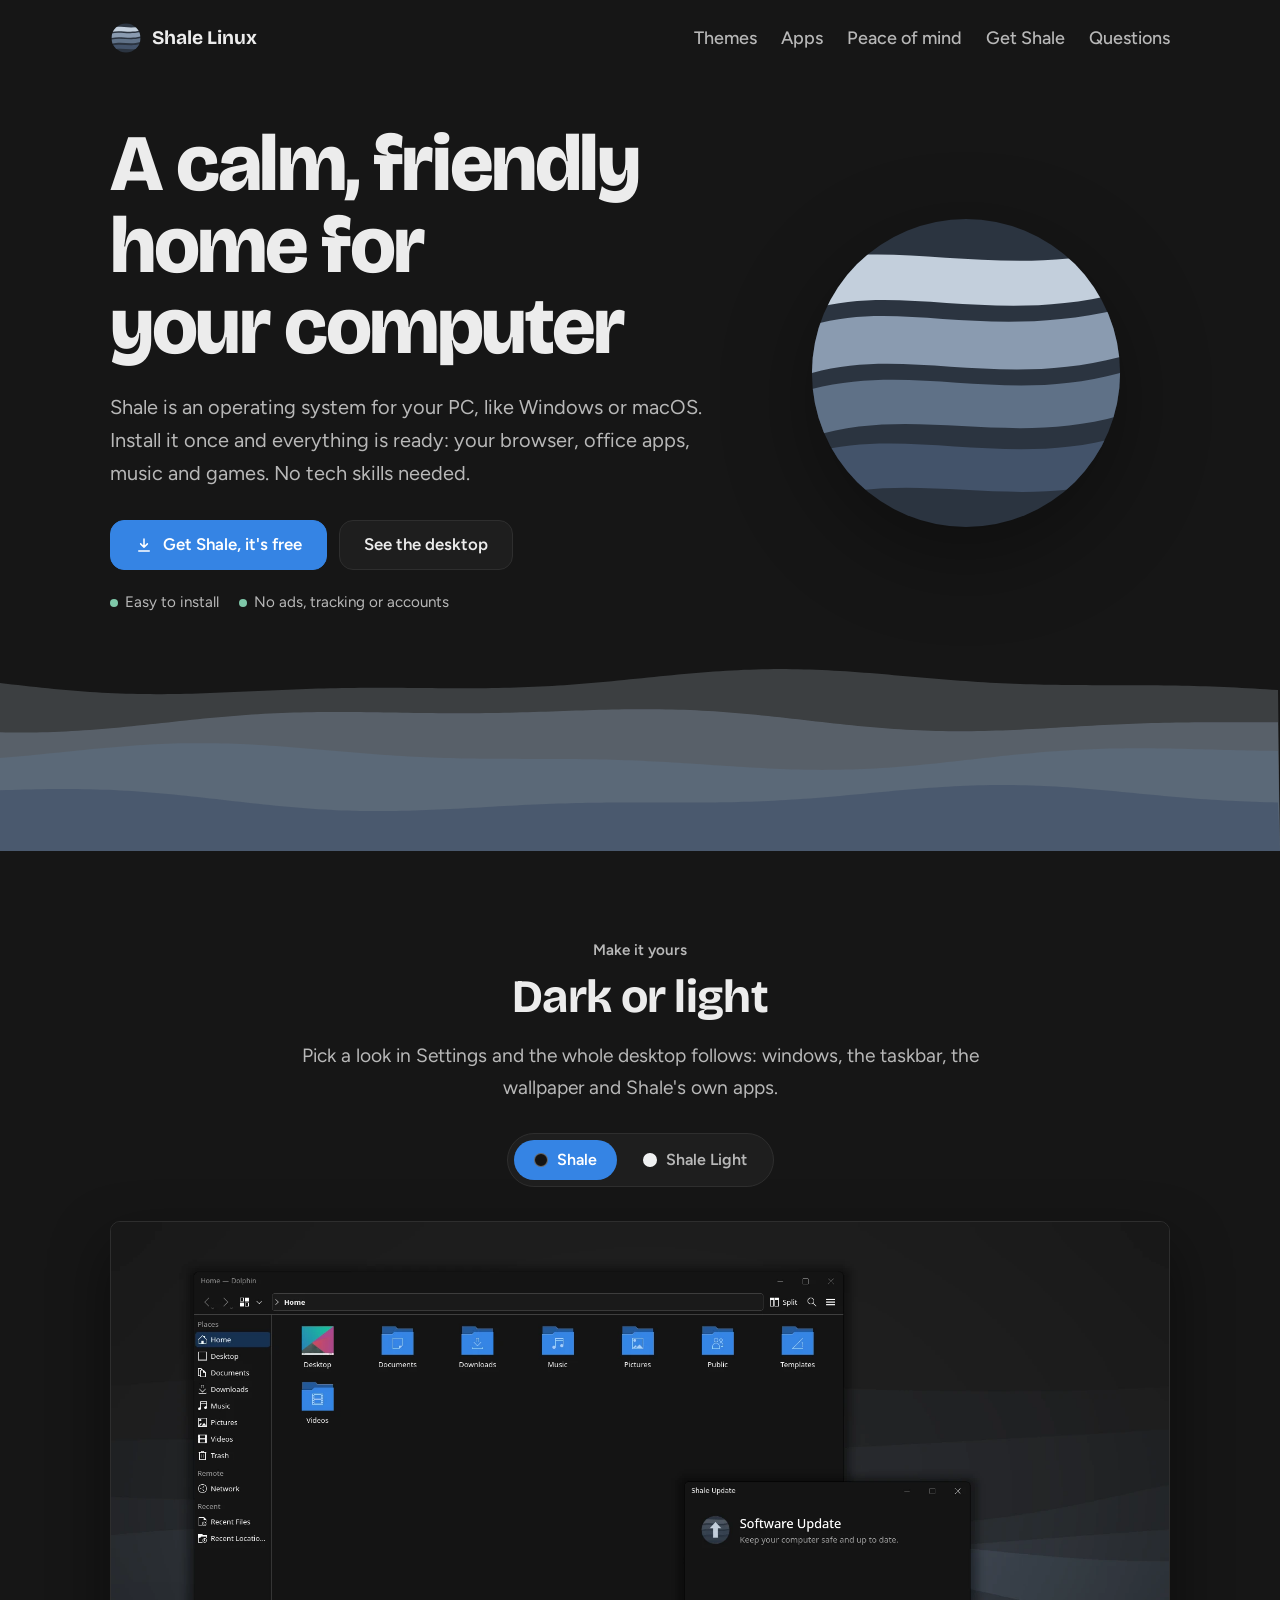
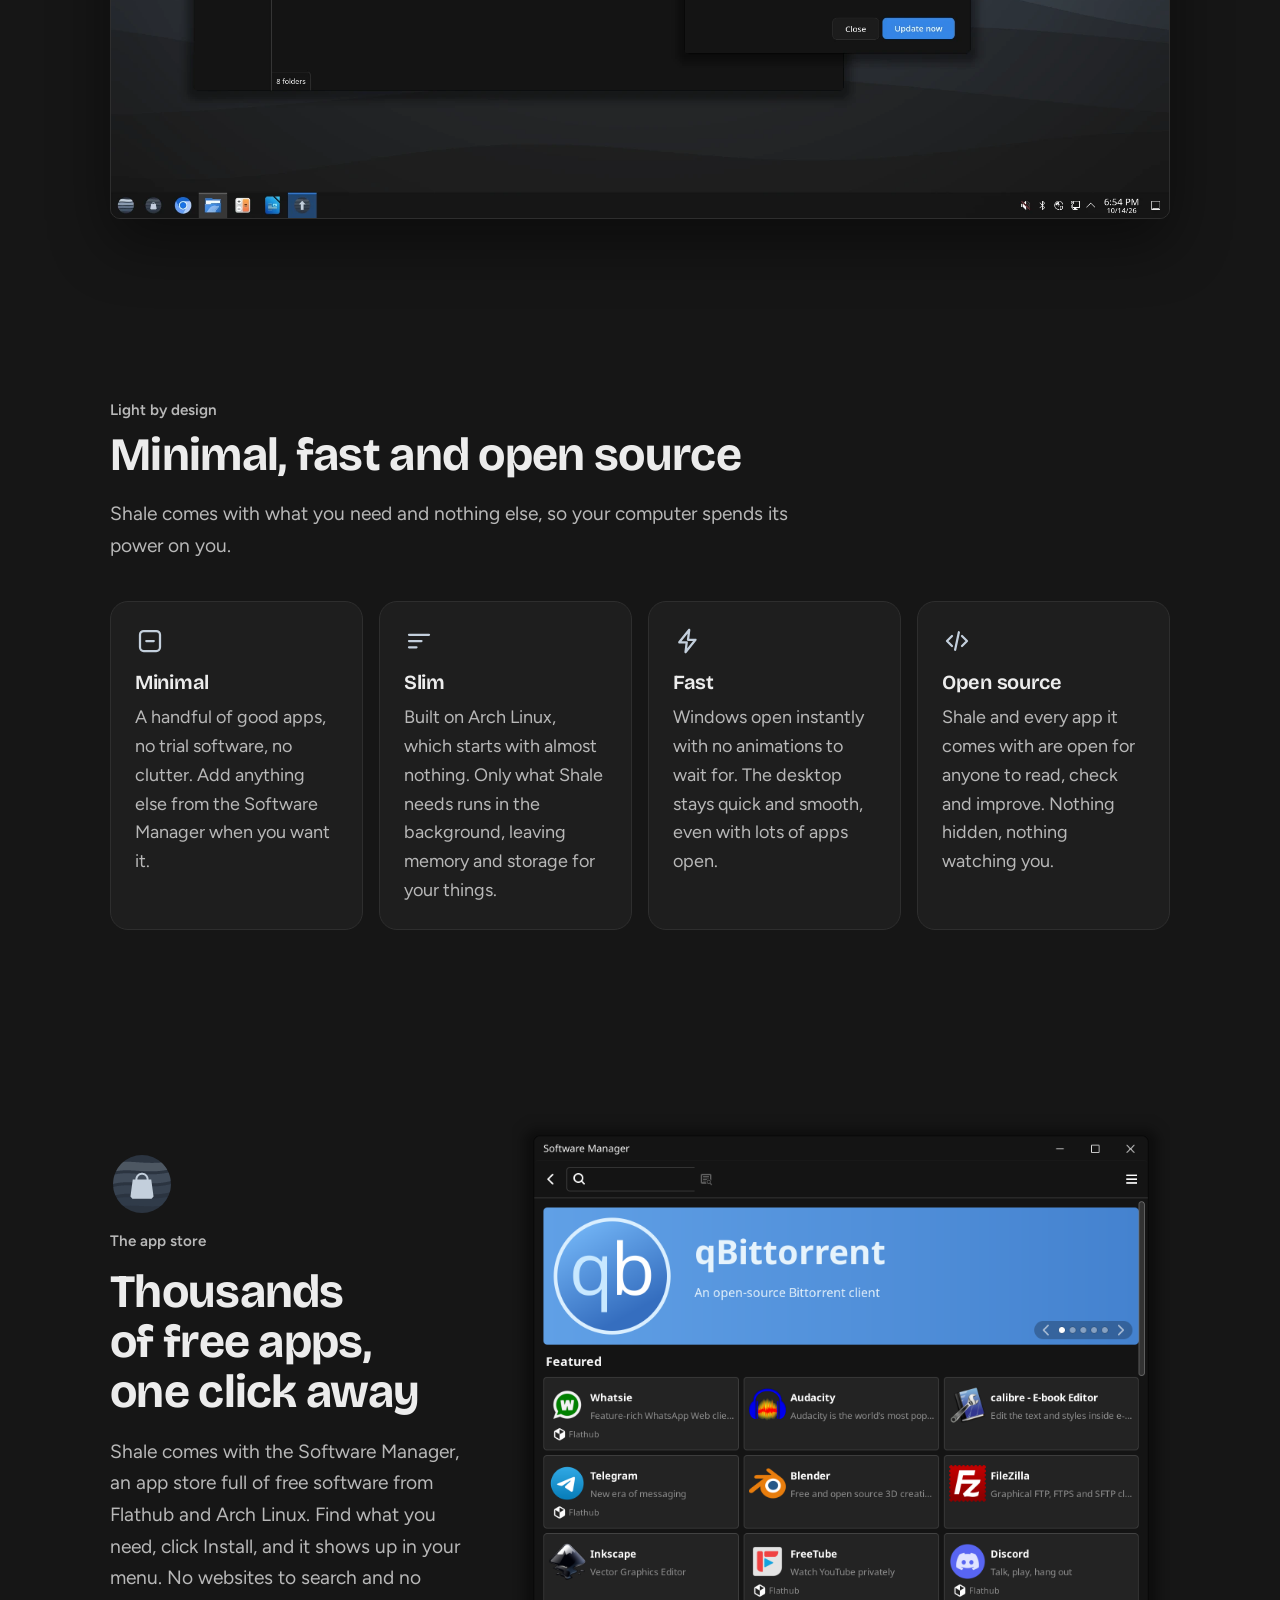
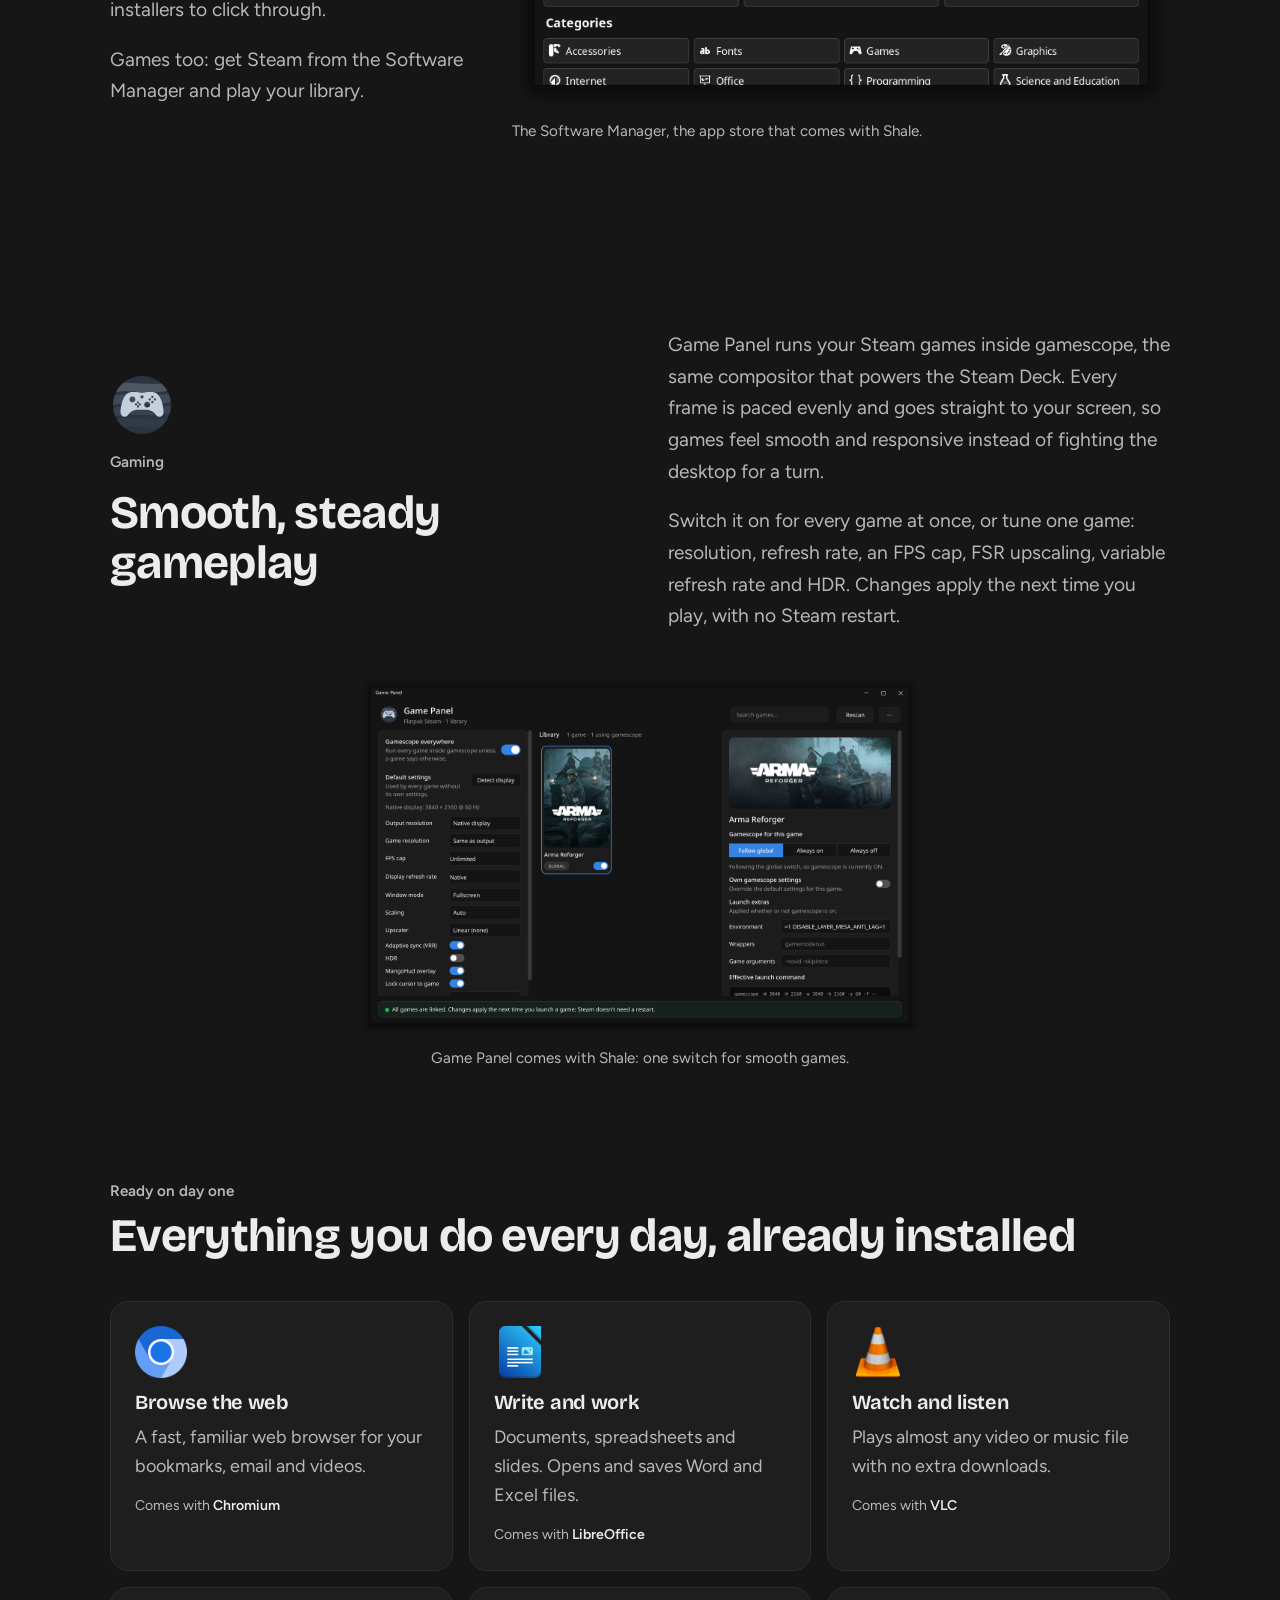
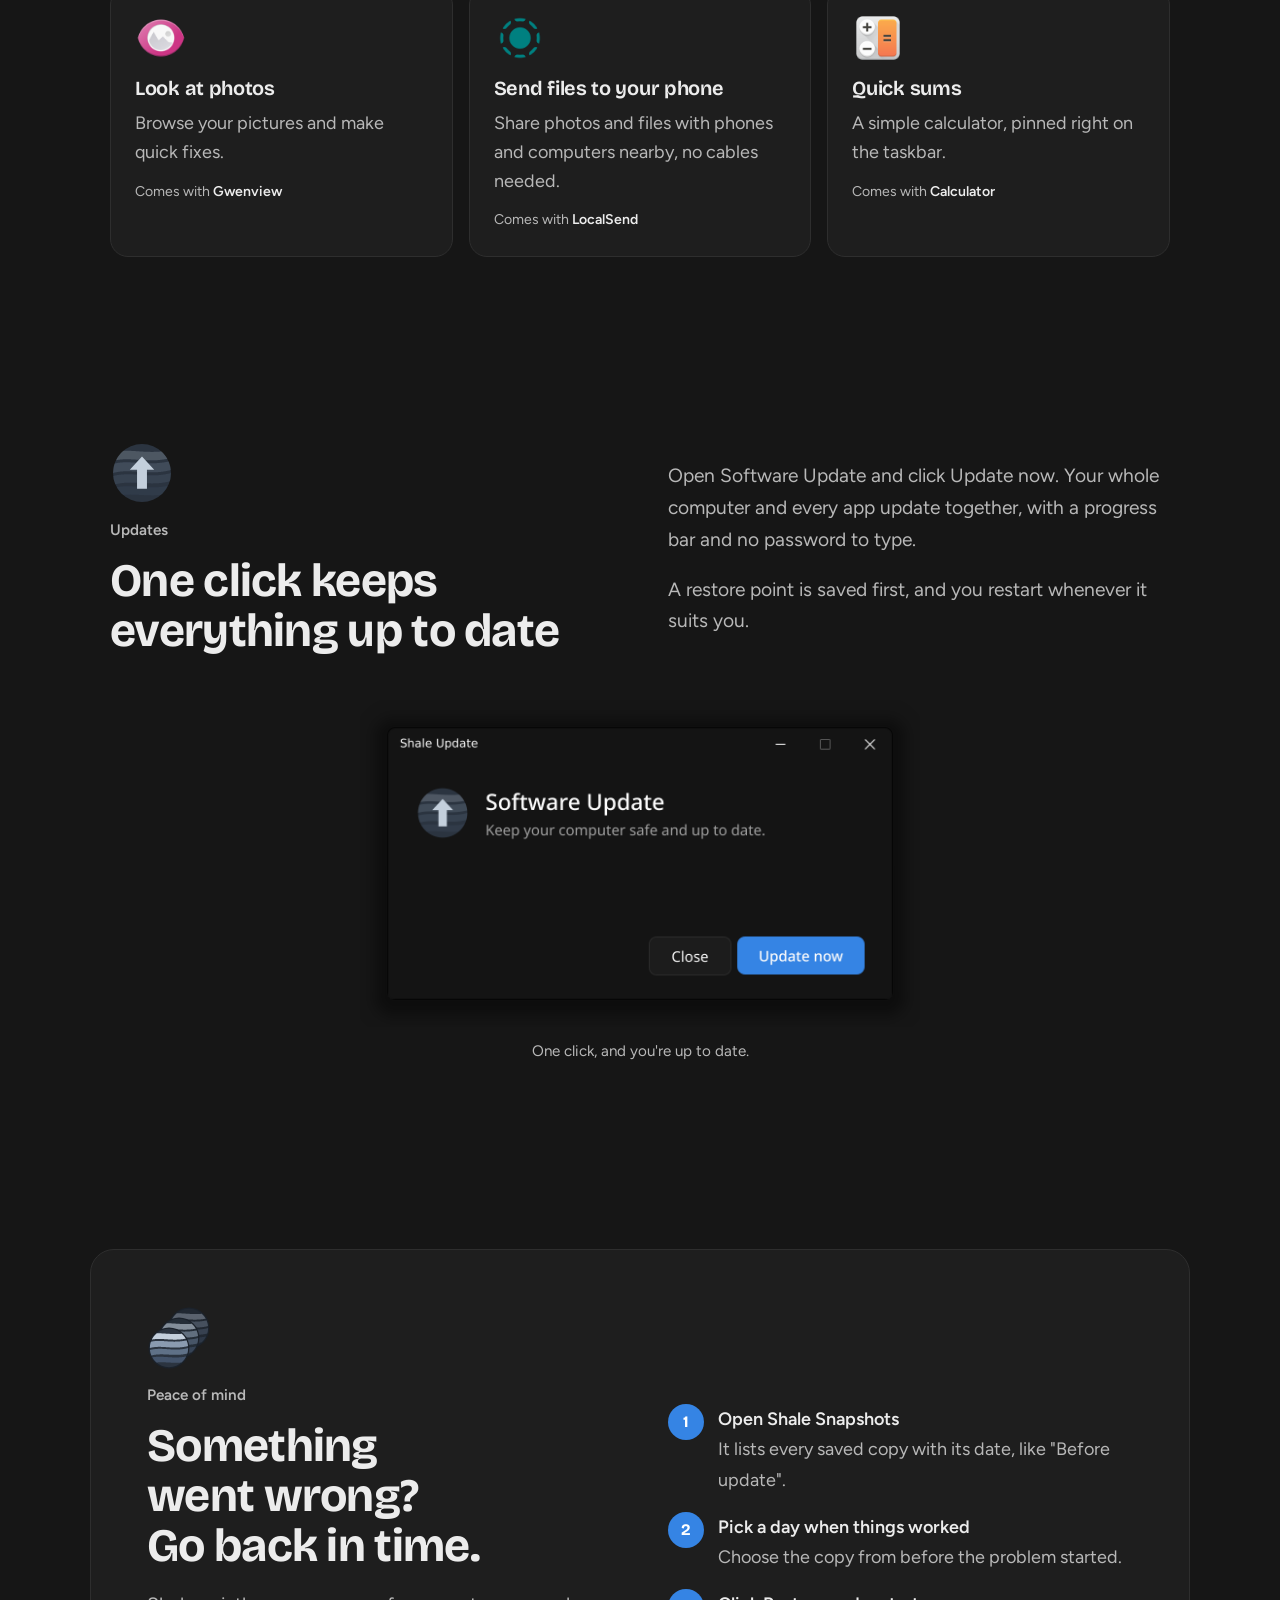
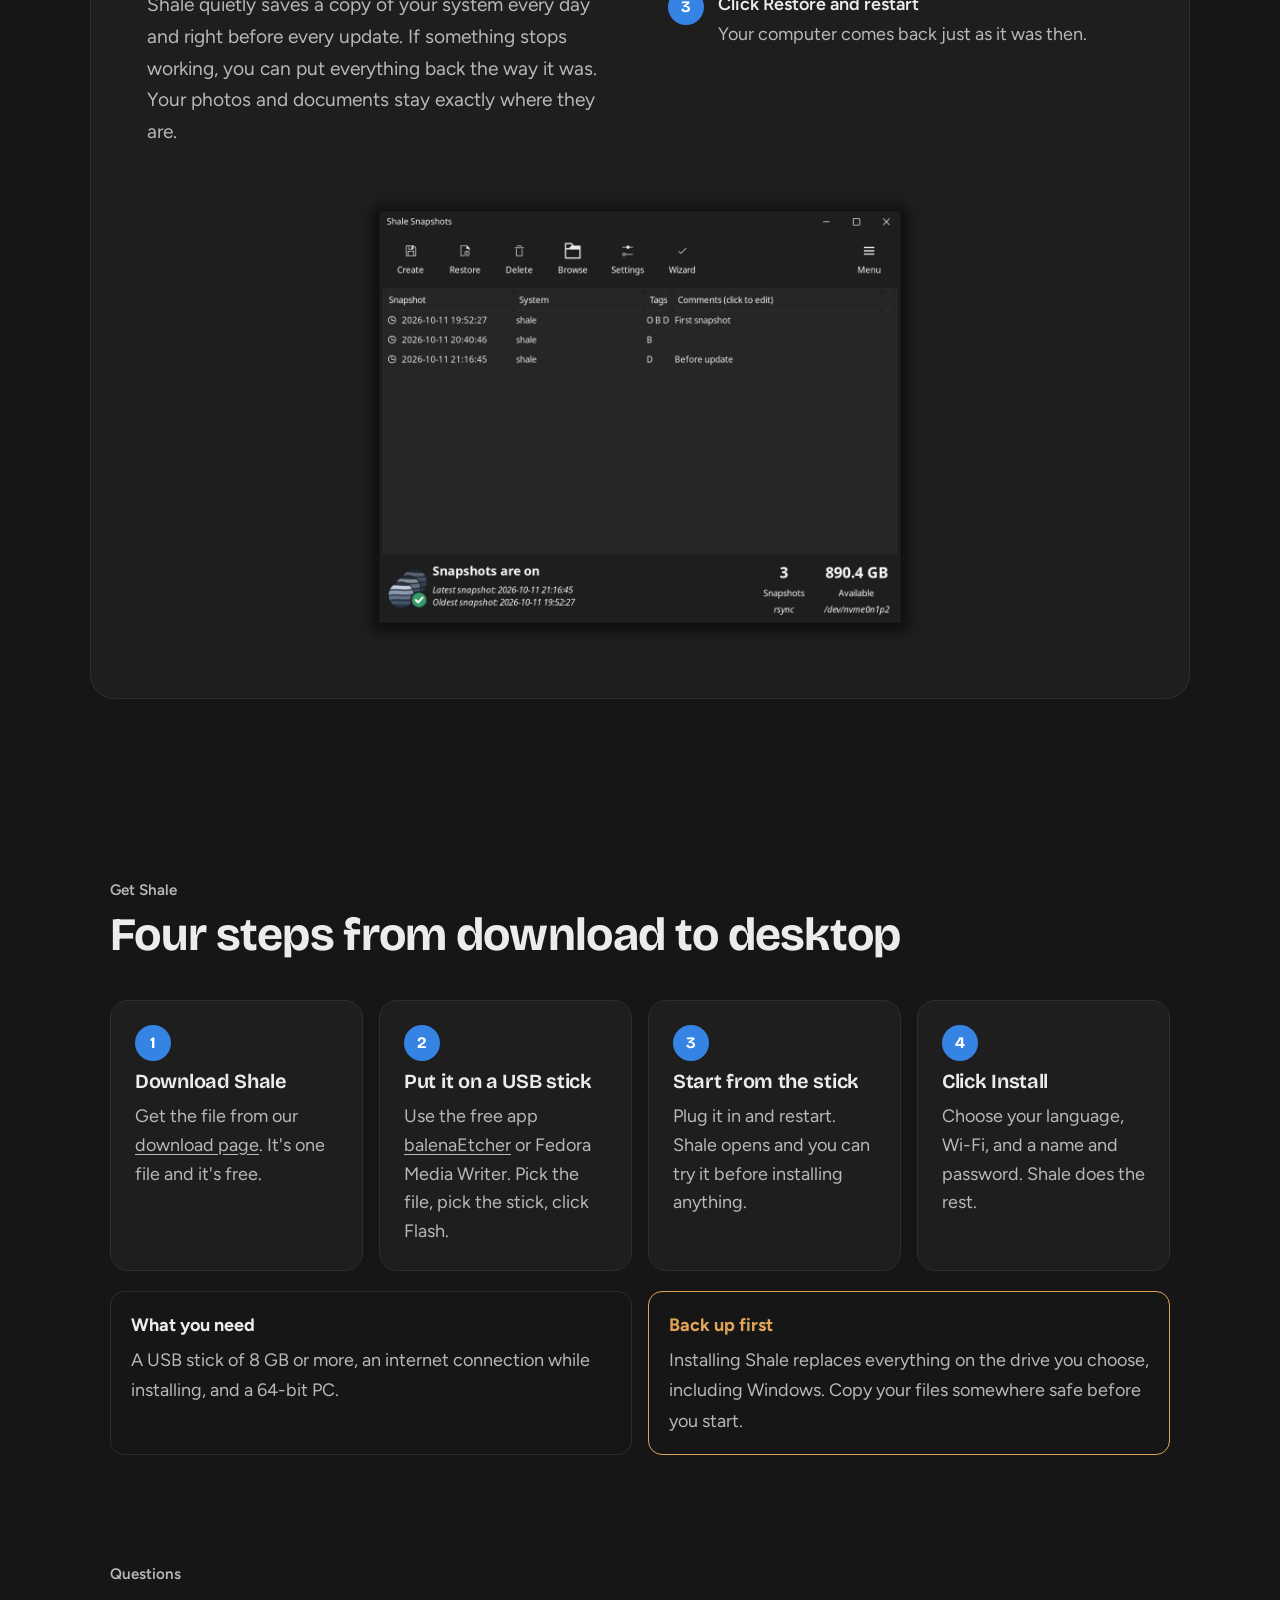
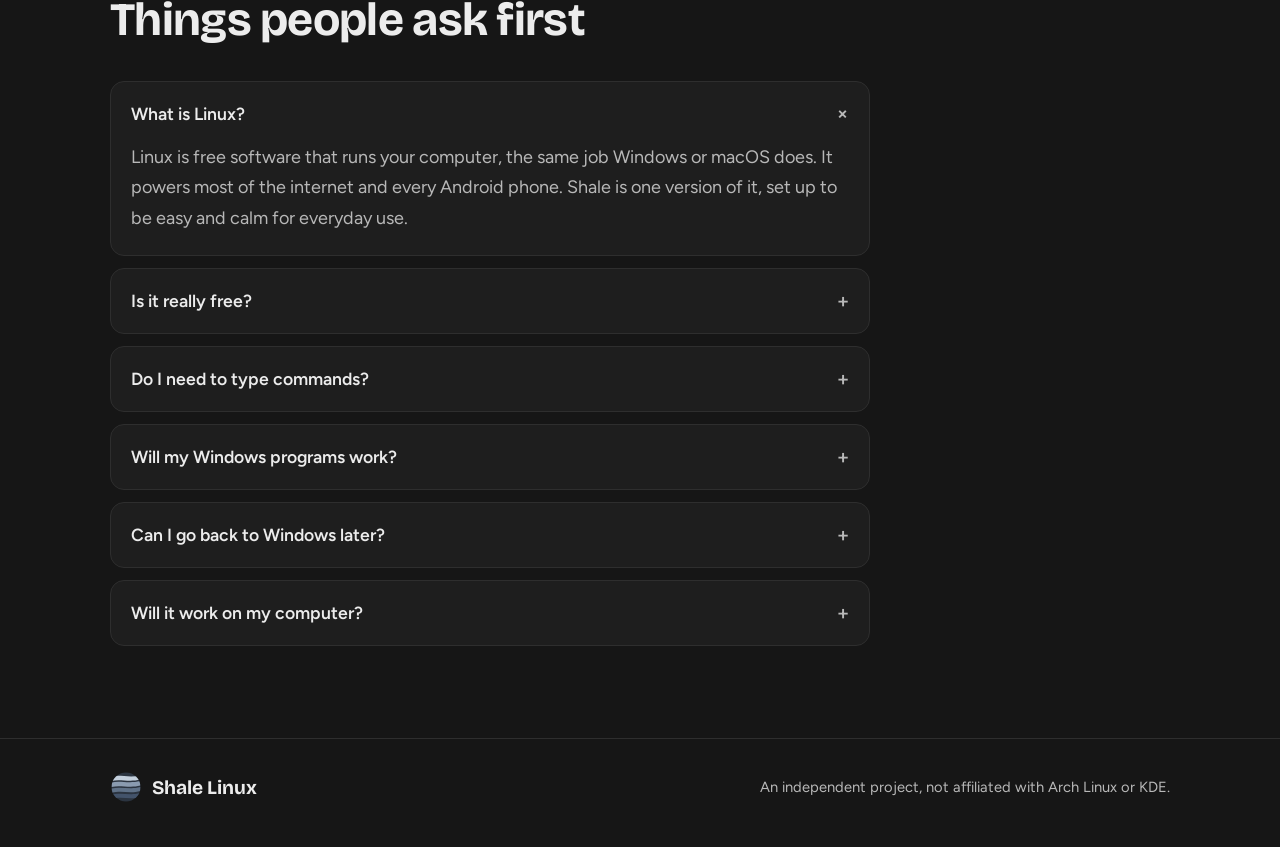
==== website/index.html @ d6bcf873 "Website: new Software Manager screenshot; versioned image links - The app store section uses the Sof" ====
<!doctype html>
<html lang="en">
<head>
<meta charset="utf-8">
<meta name="viewport" content="width=device-width, initial-scale=1, viewport-fit=cover">
<link rel="icon" href="logo.svg" type="image/svg+xml">
<title>Shale Linux</title>
<meta name="description" content="Shale Linux is a free, minimal and fast open source system for people who are new to Linux. Install it from a USB stick and everything is ready to use.">
<link rel="preconnect" href="https://fonts.googleapis.com">
<link rel="preconnect" href="https://fonts.gstatic.com" crossorigin>
<link rel="stylesheet" href="https://fonts.googleapis.com/css2?family=Bricolage+Grotesque:opsz,wght@12..96,400..800&family=Figtree:wght@400;500;600&display=swap">
<style>
/* Layout: a calm, friendly walk-through. A big welcoming hero over soft wavy strata,
   then one idea per section, alternating text and pictures, ending in a plain FAQ.
   The desktop's own colours (#1e1e1e, like Shale Dark) with the logo's slate as the
   accent. Deliberately dark only, like the desktop itself. */
:root {
  color-scheme: dark;
  --ground: #161616;       /* page: a step darker than Shale Dark */
  --raised: #1e1e1e;       /* cards, panels: Shale Dark */
  --seam: #2e2e2e;         /* borders */
  --ink: #ececec;          /* text */
  --soft: #b8b8b8;         /* secondary text: bright enough to read easily on the dark page */
  --mist: #c3cfdc;         /* accent: the logo's top stratum */
  --on-mist: #15191f;
  --blue: #3584e4;         /* buttons: Shale's accent, as in its own apps */
  --blue-hover: #4a92ea;
  --s1: #c3cfdc; --s2: #8a9bb0; --s3: #5f7187; --s4: #43536a;
  --good: #7fc8a9;
  --caution: #e0a458;
  --display: "Bricolage Grotesque", "Trebuchet MS", "Segoe UI", sans-serif;
  --body: "Figtree", "Segoe UI", system-ui, sans-serif;
}

* { box-sizing: border-box; }
html { scroll-behavior: smooth; }
@media (prefers-reduced-motion: reduce) { html { scroll-behavior: auto; } }
body { margin: 0; background: var(--ground); color: var(--ink); font: 400 1.125rem/1.7 var(--body); -webkit-font-smoothing: antialiased; }
a { color: inherit; text-underline-offset: 3px; }
a:focus-visible, button:focus-visible, summary:focus-visible { outline: 2px solid var(--mist); outline-offset: 3px; border-radius: 6px; }
.wrap { max-width: 1100px; margin-inline: auto; padding-inline: 20px; }
h1, h2, h3 { font-family: var(--display); margin: 0; text-wrap: balance; letter-spacing: -0.015em; }
h2 { font-size: clamp(2rem, 4.2vw, 2.9rem); font-weight: 700; line-height: 1.08; }
h3 { font-size: 1.25rem; font-weight: 650; line-height: 1.25; }
p { margin: 0; }
.lede { color: var(--soft); font-size: 1.2rem; line-height: 1.65; max-width: 60ch; }
.kicker { font: 600 0.95rem/1 var(--body); color: var(--soft); }

/* nav */
.nav { display: flex; align-items: center; justify-content: space-between; gap: 16px; padding-block: 22px; }
.brand { display: flex; align-items: center; gap: 10px; text-decoration: none; font: 700 1.2rem/1 var(--display); }
.brand svg { width: 32px; height: 32px; }
.nav ul { display: flex; gap: 24px; list-style: none; margin: 0; padding: 0; }
.nav ul a { text-decoration: none; color: var(--soft); font-weight: 500; }
.nav ul a:hover { color: var(--ink); }

/* hero */
.hero { position: relative; overflow: hidden; }
.hero-in { position: relative; z-index: 1; display: grid; grid-template-columns: minmax(0, 1.2fr) minmax(0, 0.8fr); gap: 40px; align-items: center; padding-block: 48px 220px; }
.hero h1 { font-size: clamp(2.8rem, 6.6vw, 5rem); font-weight: 800; line-height: 1.02; letter-spacing: -0.03em; }
.hero .lede { margin-top: 22px; font-size: 1.25rem; }
.cta { display: flex; flex-wrap: wrap; gap: 12px; margin-top: 30px; }
.btn { display: inline-flex; align-items: center; gap: 10px; padding: 15px 24px; border-radius: 14px; font: 600 1.05rem/1 var(--body); text-decoration: none; border: 1px solid var(--seam); color: var(--ink); background: var(--raised); transition: border-color .15s, transform .15s; }
.btn:hover { border-color: var(--soft); }
.btn.primary { background: var(--blue); color: #ffffff; border-color: var(--blue); }
.btn.primary:hover { background: var(--blue-hover); border-color: var(--blue-hover); }
.btn.primary:hover { transform: translateY(-1px); }
@media (prefers-reduced-motion: reduce) { .btn.primary:hover { transform: none; } }
.btn svg { width: 18px; height: 18px; }
.reassure { display: flex; flex-wrap: wrap; gap: 8px 20px; margin-top: 20px; color: var(--soft); font-size: 0.95rem; list-style: none; padding: 0; }
.reassure li { display: flex; align-items: center; gap: 7px; }
.reassure li::before { content: ""; width: 8px; height: 8px; border-radius: 50%; background: var(--good); }
.hero-mark { justify-self: center; width: min(100%, 340px); aspect-ratio: 1; max-width: 100%; }
.hero-mark svg { width: 100%; height: 100%; filter: drop-shadow(0 26px 44px rgb(0 0 0 / .35)); }
#strata { position: absolute; inset: auto 0 0 0; width: 100%; height: 200px; display: block; }
.screen { display: block; width: 100%; height: auto; border-radius: 10px; border: 1px solid var(--seam); box-shadow: 0 24px 60px rgb(0 0 0 / .45); }

/* themes */
.themes { text-align: center; }
.themes .lede { margin: 18px auto 0; }
.tabs { display: inline-flex; gap: 6px; margin-top: 30px; padding: 6px; border-radius: 999px; background: var(--raised); border: 1px solid var(--seam); }
.tabs button { font: 600 1rem/1 var(--body); color: var(--soft); background: none; border: 0; padding: 12px 20px; border-radius: 999px; cursor: pointer; display: inline-flex; align-items: center; gap: 9px; }
.tabs button i { width: 14px; height: 14px; border-radius: 50%; border: 1px solid rgb(255 255 255 / .35); }
.tabs button[aria-selected="true"] { background: var(--blue); color: #fff; }
.tabs button:hover:not([aria-selected="true"]) { color: var(--ink); }
.themes .screen { margin-top: 34px; }

/* sections */
.section { padding-block: 92px; }
.split { display: grid; grid-template-columns: minmax(0, 1fr) minmax(0, 1fr); gap: 56px; align-items: center; }
.split.wide-pic { grid-template-columns: minmax(0, 0.7fr) minmax(0, 1.3fr); gap: 48px; }
.stack { display: grid; gap: 18px; }
.shot { width: 100%; height: auto; display: block; }
.caption { color: var(--soft); font-size: 0.95rem; margin-top: 12px; }

/* everyday */
.everyday { display: grid; grid-template-columns: repeat(3, minmax(0, 1fr)); gap: 16px; margin-top: 40px; }
.task { background: var(--raised); border: 1px solid var(--seam); border-radius: 18px; padding: 24px; display: grid; gap: 8px; align-content: start; }
.task .ico { width: 52px; height: 52px; display: block; margin-bottom: 4px; }
.app-ico { width: 64px; height: 64px; display: block; }
.traits { display: grid; grid-template-columns: repeat(4, minmax(0, 1fr)); gap: 16px; margin-top: 40px; }
.trait-ico { width: 30px; height: 30px; color: var(--mist); margin-bottom: 6px; }
.task p { color: var(--soft); line-height: 1.6; }
.task .app { margin-top: 6px; font-size: 0.88rem; }
.task .app b { color: var(--ink); font-weight: 600; }

/* undo */
.undo { background: var(--raised); border: 1px solid var(--seam); border-radius: 24px; padding: clamp(24px, 5vw, 56px); }
.undo-steps { display: grid; gap: 16px; list-style: none; margin: 0; padding: 0; }
.undo-steps li { display: grid; grid-template-columns: 36px minmax(0, 1fr); gap: 14px; align-items: start; }
.num { width: 36px; height: 36px; border-radius: 50%; display: grid; place-items: center; background: var(--blue); color: #ffffff; font: 700 1rem/1 var(--display); }
.undo-steps p { color: var(--soft); }
.undo-steps b { color: var(--ink); font-weight: 600; display: block; }

/* big screenshots */
.big-shot { display: block; width: min(100%, 560px); height: auto; margin: 44px auto 0; }
.solo { max-width: 560px; margin: 44px auto 0; }
.solo .caption { text-align: center; }

.mock { border-radius: 10px; overflow: hidden; background: #1e1e1e; box-shadow: 0 0 0 1px rgb(0 0 0 / .6), 0 22px 50px rgb(0 0 0 / .3); color: #e8ecf1; }
.mock .bar { display: flex; height: 34px; align-items: stretch; font: 400 0.85rem/34px var(--body); }
.mock .bar .t { flex: 1; padding-inline: 14px; color: #cfd6de; white-space: nowrap; overflow: hidden; text-overflow: ellipsis; }
.mock .bar .b { width: 48px; display: grid; place-items: center; }
.mock .bar .b svg { width: 10px; height: 10px; stroke: #cfd6de; fill: none; stroke-width: 1; }
.mock .bar .b.x { background: #c42b1c; }
.mock .bar .b.x svg { stroke: #fff; }
.mock .win { height: 170px; background: #222; display: grid; grid-template-columns: 150px minmax(0, 1fr); }
.mock .side { border-right: 1px solid #2f2f2f; padding: 14px; display: grid; gap: 9px; align-content: start; }
.mock .side i { display: block; height: 9px; border-radius: 4px; background: #3a3f46; }
.mock .side i:nth-child(2) { width: 70%; } .mock .side i:nth-child(3) { width: 85%; } .mock .side i:nth-child(4) { width: 60%; }
.mock .main { padding: 18px; display: grid; grid-template-columns: repeat(4, minmax(0, 1fr)); gap: 14px; align-content: start; }
.mock .main i { aspect-ratio: 1; border-radius: 8px; background: #3584e4; opacity: .85; display: block; }
.mock .taskbar { display: flex; align-items: center; gap: 10px; height: 46px; padding-inline: 12px; background: #181818; border-top: 1px solid #2a2a2a; }
.mock .taskbar svg { width: 26px; height: 26px; }
.mock .taskbar i { width: 26px; height: 26px; border-radius: 6px; display: block; background: #2f3a46; }
.mock .taskbar .clock { margin-left: auto; font: 500 0.8rem/1 var(--body); color: #cfd6de; }

/* get */
.steps { list-style: none; margin: 40px 0 0; padding: 0; display: grid; grid-template-columns: repeat(4, minmax(0, 1fr)); gap: 16px; counter-reset: s; }
.steps li { counter-increment: s; background: var(--raised); border: 1px solid var(--seam); border-radius: 18px; padding: 24px; display: grid; gap: 8px; align-content: start; }
.steps li::before { content: counter(s); width: 36px; height: 36px; border-radius: 50%; display: grid; place-items: center; background: var(--blue); color: #ffffff; font: 700 1rem/1 var(--display); }
.steps p { color: var(--soft); line-height: 1.6; }
.need { margin-top: 20px; display: grid; grid-template-columns: minmax(0, 1fr) minmax(0, 1fr); gap: 16px; }
.note { border-radius: 14px; padding: 18px 20px; border: 1px solid var(--seam); }
.note b { display: block; margin-bottom: 4px; }
.note p { color: var(--soft); }
.note.warn { border-color: var(--caution); }
.note.warn b { color: var(--caution); }

/* faq */
.faq { display: grid; gap: 12px; margin-top: 36px; max-width: 760px; }
details { background: var(--raised); border: 1px solid var(--seam); border-radius: 14px; padding: 4px 20px; }
summary { cursor: pointer; list-style: none; padding-block: 16px; font: 600 1.1rem/1.35 var(--body); display: flex; justify-content: space-between; gap: 16px; }
summary::-webkit-details-marker { display: none; }
summary::after { content: "+"; font: 400 1.5rem/1 var(--display); color: var(--soft); transition: transform .15s; }
details[open] summary::after { transform: rotate(45deg); }
details p { color: var(--soft); padding-bottom: 18px; max-width: 64ch; line-height: 1.7; }

/* curious */
.curious { border-top: 1px solid var(--seam); }
.curious .wrap { display: grid; grid-template-columns: minmax(0, 1fr) minmax(0, 1fr); gap: 40px; }
.curious ul { margin: 0; padding-left: 1.1em; color: var(--soft); display: grid; gap: 6px; }
.curious a { color: var(--ink); }

footer { border-top: 1px solid var(--seam); padding-block: 32px 44px; color: var(--soft); font-size: 0.92rem; }
footer .wrap { display: flex; flex-wrap: wrap; justify-content: space-between; gap: 12px 30px; align-items: center; }
footer .brand { color: var(--ink); }

@media (max-width: 880px) {
  .hero-in, .split, .split.wide-pic, .curious .wrap, .need { grid-template-columns: minmax(0, 1fr); }
  .hero-in { padding-block: 24px 190px; }
  .hero-mark { width: 180px; justify-self: start; grid-row: 1; }
  .everyday, .steps, .traits { grid-template-columns: repeat(2, minmax(0, 1fr)); }
  .section { padding-block: 64px; }
}
@media (max-width: 560px) {
  .everyday, .steps, .traits { grid-template-columns: minmax(0, 1fr); }
  .nav ul { display: none; }
  .tabs button { padding: 10px 13px; font-size: 0.92rem; }
  .mock .win { grid-template-columns: 90px minmax(0, 1fr); }
  .mock .main { grid-template-columns: repeat(3, minmax(0, 1fr)); }
}
</style>
</head>
<body>

<svg width="0" height="0" style="position:absolute" aria-hidden="true">
  <defs>
    <clipPath id="shale-clip"><circle cx="64" cy="64" r="58"/></clipPath>
    <g id="shale-mark">
      <circle cx="64" cy="64" r="58" fill="#2b3440"/>
      <g clip-path="url(#shale-clip)">
        <path d="M6 22 C38 14 76 28 122 18 V34 C74 46 40 30 6 40 Z" fill="#c3cfdc"/>
        <path d="M6 46 C40 36 70 52 122 40 V58 C76 70 42 54 6 64 Z" fill="#8a9bb0"/>
        <path d="M6 70 C46 60 78 76 122 64 V80 C80 92 44 76 6 88 Z" fill="#5f7187"/>
        <path d="M6 94 C42 84 80 100 122 88 V104 C82 116 44 100 6 112 Z" fill="#43536a"/>
      </g>
    </g>
  </defs>
</svg>

<header class="hero">
  <div class="wrap">
    <nav class="nav" aria-label="Main">
      <a class="brand" href="#top" id="top"><svg viewBox="0 0 128 128" aria-hidden="true"><use href="#shale-mark"/></svg>Shale Linux</a>
      <ul>
        <li><a href="#themes">Themes</a></li>
        <li><a href="#apps">Apps</a></li>
        <li><a href="#undo">Peace of mind</a></li>
        <li><a href="#get">Get Shale</a></li>
        <li><a href="#questions">Questions</a></li>
      </ul>
    </nav>
    <div class="hero-in">
      <div>
        <h1>A calm, friendly home for your computer</h1>
        <p class="lede">Shale is an operating system for your PC, like Windows or macOS. Install it once and everything is ready: your browser, office apps, music and games. No tech skills needed.</p>
        <div class="cta">
          <a class="btn primary" href="#get"><svg viewBox="0 0 24 24" fill="none" stroke="currentColor" stroke-width="2" stroke-linecap="round" stroke-linejoin="round" aria-hidden="true"><path d="M12 4v11m0 0l-4.5-4.5M12 15l4.5-4.5M5 20h14"/></svg>Get Shale, it's free</a>
          <a class="btn" href="#themes">See the desktop</a>
        </div>
        <ul class="reassure">
          <li>Easy to install</li>
          <li>No ads, tracking or accounts</li>
        </ul>
      </div>
      <div class="hero-mark"><svg viewBox="0 0 128 128" role="img" aria-label="The Shale logo: soft grey layers of rock inside a circle"><use href="#shale-mark"/></svg></div>
    </div>
  </div>
  <canvas id="strata" aria-hidden="true"></canvas>
</header>

<main>
  <section class="section themes" id="themes">
    <div class="wrap">
      <p class="kicker">Make it yours</p>
      <h2 style="margin-top:14px">Dark or light</h2>
      <p class="lede">Pick a look in Settings and the whole desktop follows: windows, the taskbar, the wallpaper and Shale's own apps.</p>
      <div class="tabs" role="tablist" aria-label="Desktop themes">
        <button role="tab" aria-selected="true" data-shot="dark" data-alt="The Files app and Software Update on the Shale desktop in the Shale theme, a near-black grey"><i style="background:#141414"></i>Shale</button>
        <button role="tab" aria-selected="false" data-shot="light" data-alt="The Files app and Software Update on the Shale desktop in the Shale Light theme, with a light wallpaper and light windows"><i style="background:#eff0f1"></i>Shale Light</button>
      </div>
      <img class="screen" id="theme-shot" src="shots/dark.webp?v=2026-10-15" width="1920" height="1080" alt="The Files app and Software Update on the Shale desktop in the Shale theme, a near-black grey" role="tabpanel">
    </div>
  </section>

  <section class="section" id="light">
    <div class="wrap">
      <p class="kicker">Light by design</p>
      <h2 style="margin-top:12px">Minimal, fast and open source</h2>
      <p class="lede" style="margin-top:18px">Shale comes with what you need and nothing else, so your computer spends its power on you.</p>
      <div class="traits">
        <div class="task">
          <svg class="trait-ico" viewBox="0 0 24 24" fill="none" stroke="currentColor" stroke-width="1.8" stroke-linecap="round" stroke-linejoin="round" aria-hidden="true"><rect x="4" y="4" width="16" height="16" rx="3"/><path d="M9 12h6"/></svg>
          <h3>Minimal</h3><p>A handful of good apps, no trial software, no clutter. Add anything else from the Software Manager when you want it.</p>
        </div>
        <div class="task">
          <svg class="trait-ico" viewBox="0 0 24 24" fill="none" stroke="currentColor" stroke-width="1.8" stroke-linecap="round" stroke-linejoin="round" aria-hidden="true"><path d="M4 7h16M4 12h10M4 17h6"/></svg>
          <h3>Slim</h3><p>Built on Arch Linux, which starts with almost nothing. Only what Shale needs runs in the background, leaving memory and storage for your things.</p>
        </div>
        <div class="task">
          <svg class="trait-ico" viewBox="0 0 24 24" fill="none" stroke="currentColor" stroke-width="1.8" stroke-linecap="round" stroke-linejoin="round" aria-hidden="true"><path d="M13 3L5 13h6l-1 8 8-10h-6l1-8z"/></svg>
          <h3>Fast</h3><p>Windows open instantly with no animations to wait for. The desktop stays quick and smooth, even with lots of apps open.</p>
        </div>
        <div class="task">
          <svg class="trait-ico" viewBox="0 0 24 24" fill="none" stroke="currentColor" stroke-width="1.8" stroke-linecap="round" stroke-linejoin="round" aria-hidden="true"><path d="M8 8l-4 4 4 4M16 8l4 4-4 4M13.5 5l-3 14"/></svg>
          <h3>Open source</h3><p>Shale and every app it comes with are open for anyone to read, check and improve. Nothing hidden, nothing watching you.</p>
        </div>
      </div>
    </div>
  </section>

  <section class="section" id="apps">
    <div class="wrap split wide-pic">
      <div class="stack">
        <img class="app-ico" src="icons/shale-software.svg" width="64" height="64" alt="Software Manager icon">
        <p class="kicker">The app store</p>
        <h2>Thousands of free apps, one click away</h2>
        <p class="lede">Shale comes with the Software Manager, an app store full of free software from Flathub and Arch Linux. Find what you need, click Install, and it shows up in your menu. No websites to search and no installers to click through.</p>
        <p class="lede">Games too: get Steam from the Software Manager and play your library.</p>
      </div>
      <div>
        <img class="shot" src="software-manager.png?v=2026-10-15" width="1716" height="1548" alt="The Software Manager in Shale, with qBittorrent featured, apps like Whatsie, Audacity, calibre, Telegram, Blender and Discord, and categories below">
        <p class="caption">The Software Manager, the app store that comes with Shale.</p>
      </div>
    </div>
  </section>

  <section class="section" id="games">
    <div class="wrap">
      <div class="split">
        <div class="stack">
          <img class="app-ico" src="icons/shale-game-panel.svg" width="64" height="64" alt="Game Panel icon">
          <p class="kicker">Gaming</p>
          <h2>Smooth, steady gameplay</h2>
        </div>
        <div class="stack">
          <p class="lede">Game Panel runs your Steam games inside gamescope, the same compositor that powers the Steam Deck. Every frame is paced evenly and goes straight to your screen, so games feel smooth and responsive instead of fighting the desktop for a turn.</p>
          <p class="lede">Switch it on for every game at once, or tune one game: resolution, refresh rate, an FPS cap, FSR upscaling, variable refresh rate and HDR. Changes apply the next time you play, with no Steam restart.</p>
        </div>
      </div>
      <figure class="solo"><img class="shot" src="game-panel.png?v=2026-10-15" width="2992" height="1912" alt="Game Panel with Arma Reforger set to always run in gamescope, with its own resolution, a 120 fps cap, variable refresh rate and the MangoHud overlay"><figcaption class="caption">Game Panel comes with Shale: one switch for smooth games.</figcaption></figure>
    </div>
  </section>

  <section class="section" style="padding-top:20px">
    <div class="wrap">
      <p class="kicker">Ready on day one</p>
      <h2 style="margin-top:12px">Everything you do every day, already installed</h2>
      <div class="everyday">
        <div class="task">
          <img class="ico" src="icons/chromium.png" width="52" height="52" alt="Chromium icon">
          <h3>Browse the web</h3><p>A fast, familiar web browser for your bookmarks, email and videos.</p><p class="app">Comes with <b>Chromium</b></p>
        </div>
        <div class="task">
          <img class="ico" src="icons/libreoffice.png" width="52" height="52" alt="LibreOffice Writer icon">
          <h3>Write and work</h3><p>Documents, spreadsheets and slides. Opens and saves Word and Excel files.</p><p class="app">Comes with <b>LibreOffice</b></p>
        </div>
        <div class="task">
          <img class="ico" src="icons/vlc.png" width="52" height="52" alt="VLC icon">
          <h3>Watch and listen</h3><p>Plays almost any video or music file with no extra downloads.</p><p class="app">Comes with <b>VLC</b></p>
        </div>
        <div class="task">
          <img class="ico" src="icons/gwenview.png" width="52" height="52" alt="Gwenview icon">
          <h3>Look at photos</h3><p>Browse your pictures and make quick fixes.</p><p class="app">Comes with <b>Gwenview</b></p>
        </div>
        <div class="task">
          <img class="ico" src="icons/localsend.png" width="52" height="52" alt="LocalSend icon">
          <h3>Send files to your phone</h3><p>Share photos and files with phones and computers nearby, no cables needed.</p><p class="app">Comes with <b>LocalSend</b></p>
        </div>
        <div class="task">
          <img class="ico" src="icons/calculator.png" width="52" height="52" alt="Calculator icon">
          <h3>Quick sums</h3><p>A simple calculator, pinned right on the taskbar.</p><p class="app">Comes with <b>Calculator</b></p>
        </div>
      </div>
    </div>
  </section>

  <section class="section" id="updates">
    <div class="wrap">
      <div class="split">
        <div class="stack">
          <img class="app-ico" src="icons/shale-update.svg" width="64" height="64" alt="Software Update icon">
          <p class="kicker">Updates</p>
          <h2>One click keeps everything up to date</h2>
        </div>
        <div class="stack">
          <p class="lede">Open Software Update and click Update now. Your whole computer and every app update together, with a progress bar and no password to type.</p>
          <p class="lede">A restore point is saved first, and you restart whenever it suits you.</p>
        </div>
      </div>
      <figure class="solo"><img class="shot" src="update.png?v=2026-10-15" width="1152" height="672" alt="Software Update saying Keep your computer safe and up to date, with an Update now button"><figcaption class="caption">One click, and you're up to date.</figcaption></figure>
    </div>
  </section>

  <section class="section" id="undo">
    <div class="wrap undo">
      <div class="split">
        <div class="stack">
          <img class="app-ico" src="icons/shale-snapshots.svg" width="64" height="64" alt="Shale Snapshots icon">
          <p class="kicker">Peace of mind</p>
          <h2>Something went wrong? Go back in time.</h2>
          <p class="lede">Shale quietly saves a copy of your system every day and right before every update. If something stops working, you can put everything back the way it was. Your photos and documents stay exactly where they are.</p>
        </div>
        <ol class="undo-steps">
          <li><span class="num">1</span><p><b>Open Shale Snapshots</b>It lists every saved copy with its date, like "Before update".</p></li>
          <li><span class="num">2</span><p><b>Pick a day when things worked</b>Choose the copy from before the problem started.</p></li>
          <li><span class="num">3</span><p><b>Click Restore and restart</b>Your computer comes back just as it was then.</p></li>
        </ol>
      </div>
      <img class="big-shot" src="snapshots.png" width="1200" height="964" alt="Shale Snapshots listing three saved copies, including one made before an update, with the status Snapshots are on">
    </div>
  </section>

  <section class="section" id="get">
    <div class="wrap">
      <p class="kicker">Get Shale</p>
      <h2 style="margin-top:12px">Four steps from download to desktop</h2>
      <ol class="steps">
        <li><h3>Download Shale</h3><p>Get the file from our <a href="https://gofile.io/d/ifcD1vEN" target="_blank" rel="noopener">download page</a>. It's one file and it's free.</p></li>
        <li><h3>Put it on a USB stick</h3><p>Use the free app <a href="https://etcher.balena.io/" target="_blank" rel="noopener">balenaEtcher</a> or Fedora Media Writer. Pick the file, pick the stick, click Flash.</p></li>
        <li><h3>Start from the stick</h3><p>Plug it in and restart. Shale opens and you can try it before installing anything.</p></li>
        <li><h3>Click Install</h3><p>Choose your language, Wi-Fi, and a name and password. Shale does the rest.</p></li>
      </ol>
      <div class="need">
        <div class="note"><b>What you need</b><p>A USB stick of 8 GB or more, an internet connection while installing, and a 64-bit PC.</p></div>
        <div class="note warn"><b>Back up first</b><p>Installing Shale replaces everything on the drive you choose, including Windows. Copy your files somewhere safe before you start.</p></div>
      </div>
    </div>
  </section>

  <section class="section" id="questions" style="padding-top:20px">
    <div class="wrap">
      <p class="kicker">Questions</p>
      <h2 style="margin-top:12px">Things people ask first</h2>
      <div class="faq">
        <details open><summary>What is Linux?</summary><p>Linux is free software that runs your computer, the same job Windows or macOS does. It powers most of the internet and every Android phone. Shale is one version of it, set up to be easy and calm for everyday use.</p></details>
        <details><summary>Is it really free?</summary><p>Yes. Shale is free to download, free to use and free to share. There are no subscriptions, no ads and no account to sign up for.</p></details>
        <details><summary>Do I need to type commands?</summary><p>No. Installing, updating and adding apps all work with normal buttons and windows.</p></details>
        <details><summary>Will my Windows programs work?</summary><p>Most popular things have a free equivalent in the Software Manager, and many Windows games run through Steam. Some Windows-only programs, like certain Adobe apps or games with strict anti-cheat, don't work. If you rely on one of those, check before you switch.</p></details>
        <details><summary>Can I go back to Windows later?</summary><p>Yes, by installing Windows again from a Windows USB stick. Shale's snapshots undo problems within Shale, but they can't bring back a system that was replaced, so keep a backup of your files.</p></details>
        <details><summary>Will it work on my computer?</summary><p>Shale runs on most 64-bit PCs. AMD graphics work right away, and Intel and NVIDIA graphics are set up for you during install. The easiest way to check is to start from the USB stick and try it before installing.</p></details>
      </div>
    </div>
  </section>

</main>

<footer>
  <div class="wrap">
    <a class="brand" href="#top"><svg viewBox="0 0 128 128" aria-hidden="true"><use href="#shale-mark"/></svg>Shale Linux</a>
    <p>An independent project, not affiliated with Arch Linux or KDE.</p>
  </div>
</footer>

<script>
(() => {
  // Theme switcher: swap the screenshot when a tab is picked.
  const shot = document.getElementById("theme-shot");
  const version = "2026-10-15";  // bump when the screenshots change, so browsers fetch the new ones
  const tabs = [...document.querySelectorAll('.tabs [role="tab"]')];
  tabs.forEach(tab => tab.addEventListener("click", () => {
    tabs.forEach(t => t.setAttribute("aria-selected", String(t === tab)));
    shot.src = `shots/${tab.dataset.shot}.webp?v=${version}`;
    shot.alt = tab.dataset.alt;
  }));
  tabs.forEach(t => { const i = new Image(); i.src = `shots/${t.dataset.shot}.webp?v=${version}`; });
})();
(() => {
  // Soft wavy strata across the bottom of the hero, in the logo's colours.
  const canvas = document.getElementById("strata");
  const ctx = canvas.getContext("2d");
  const css = name => getComputedStyle(document.documentElement).getPropertyValue(name).trim();
  function draw() {
    const w = canvas.clientWidth, h = canvas.clientHeight, dpr = window.devicePixelRatio || 1;
    canvas.width = Math.round(w * dpr); canvas.height = Math.round(h * dpr);
    ctx.setTransform(dpr, 0, 0, dpr, 0, 0);
    ctx.clearRect(0, 0, w, h);
    [["--s1", 0.16], ["--s2", 0.34], ["--s3", 0.53], ["--s4", 0.74]].forEach(([token, top], i) => {
      const y0 = h * top;
      const wave = x => Math.sin(x / w * Math.PI * 2 * 1.2 + i * 1.7) * 10 + Math.sin(x / w * Math.PI * 2 * 2.9 + i) * 4;
      ctx.beginPath();
      ctx.moveTo(0, y0 + wave(0));
      for (let x = 0; x <= w; x += 6) ctx.lineTo(x, y0 + wave(x));
      ctx.lineTo(w, h); ctx.lineTo(0, h); ctx.closePath();
      ctx.globalAlpha = 0.22 + i * 0.15;
      ctx.fillStyle = css(token);
      ctx.fill();
    });
    ctx.globalAlpha = 1;
  }
  draw();
  addEventListener("resize", draw);
  matchMedia("(prefers-color-scheme: dark)").addEventListener("change", draw);
  new MutationObserver(draw).observe(document.documentElement, { attributes: true, attributeFilter: ["data-theme"] });
})();
</script>
</body>
</html>
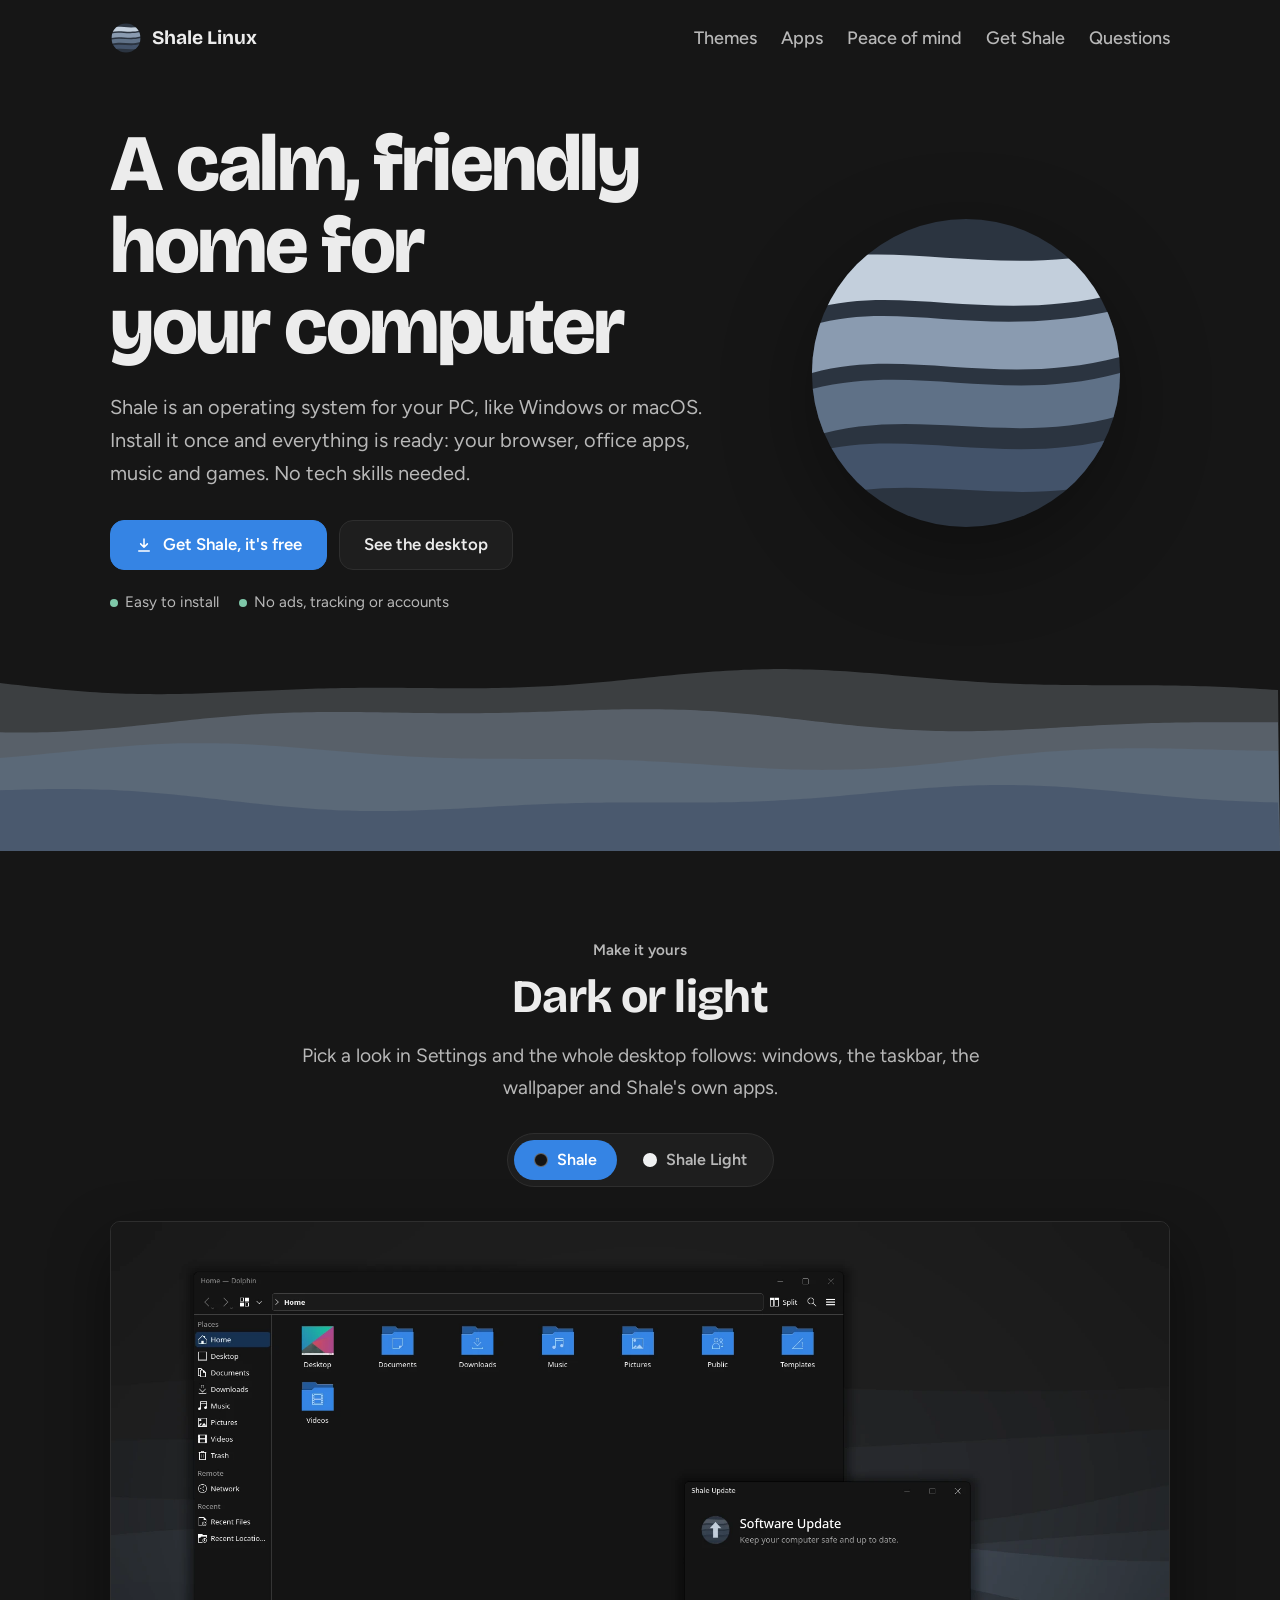
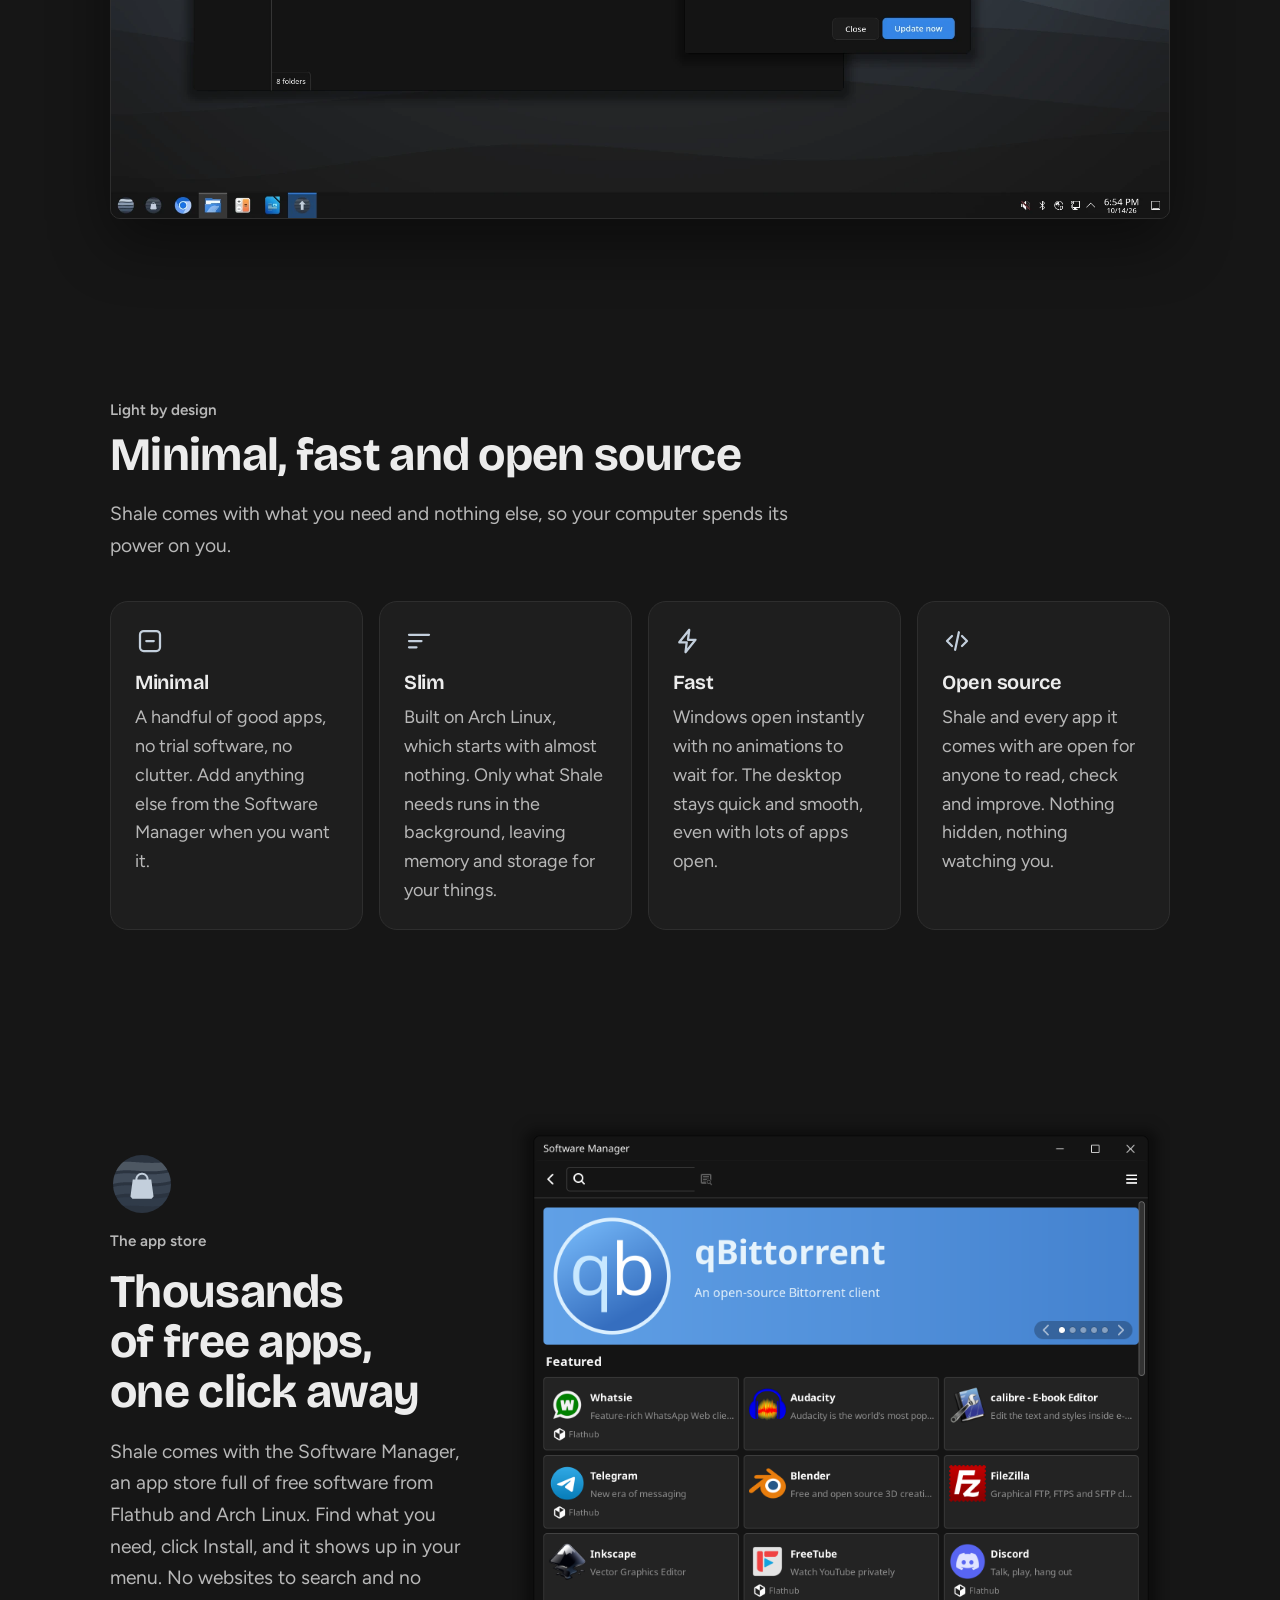
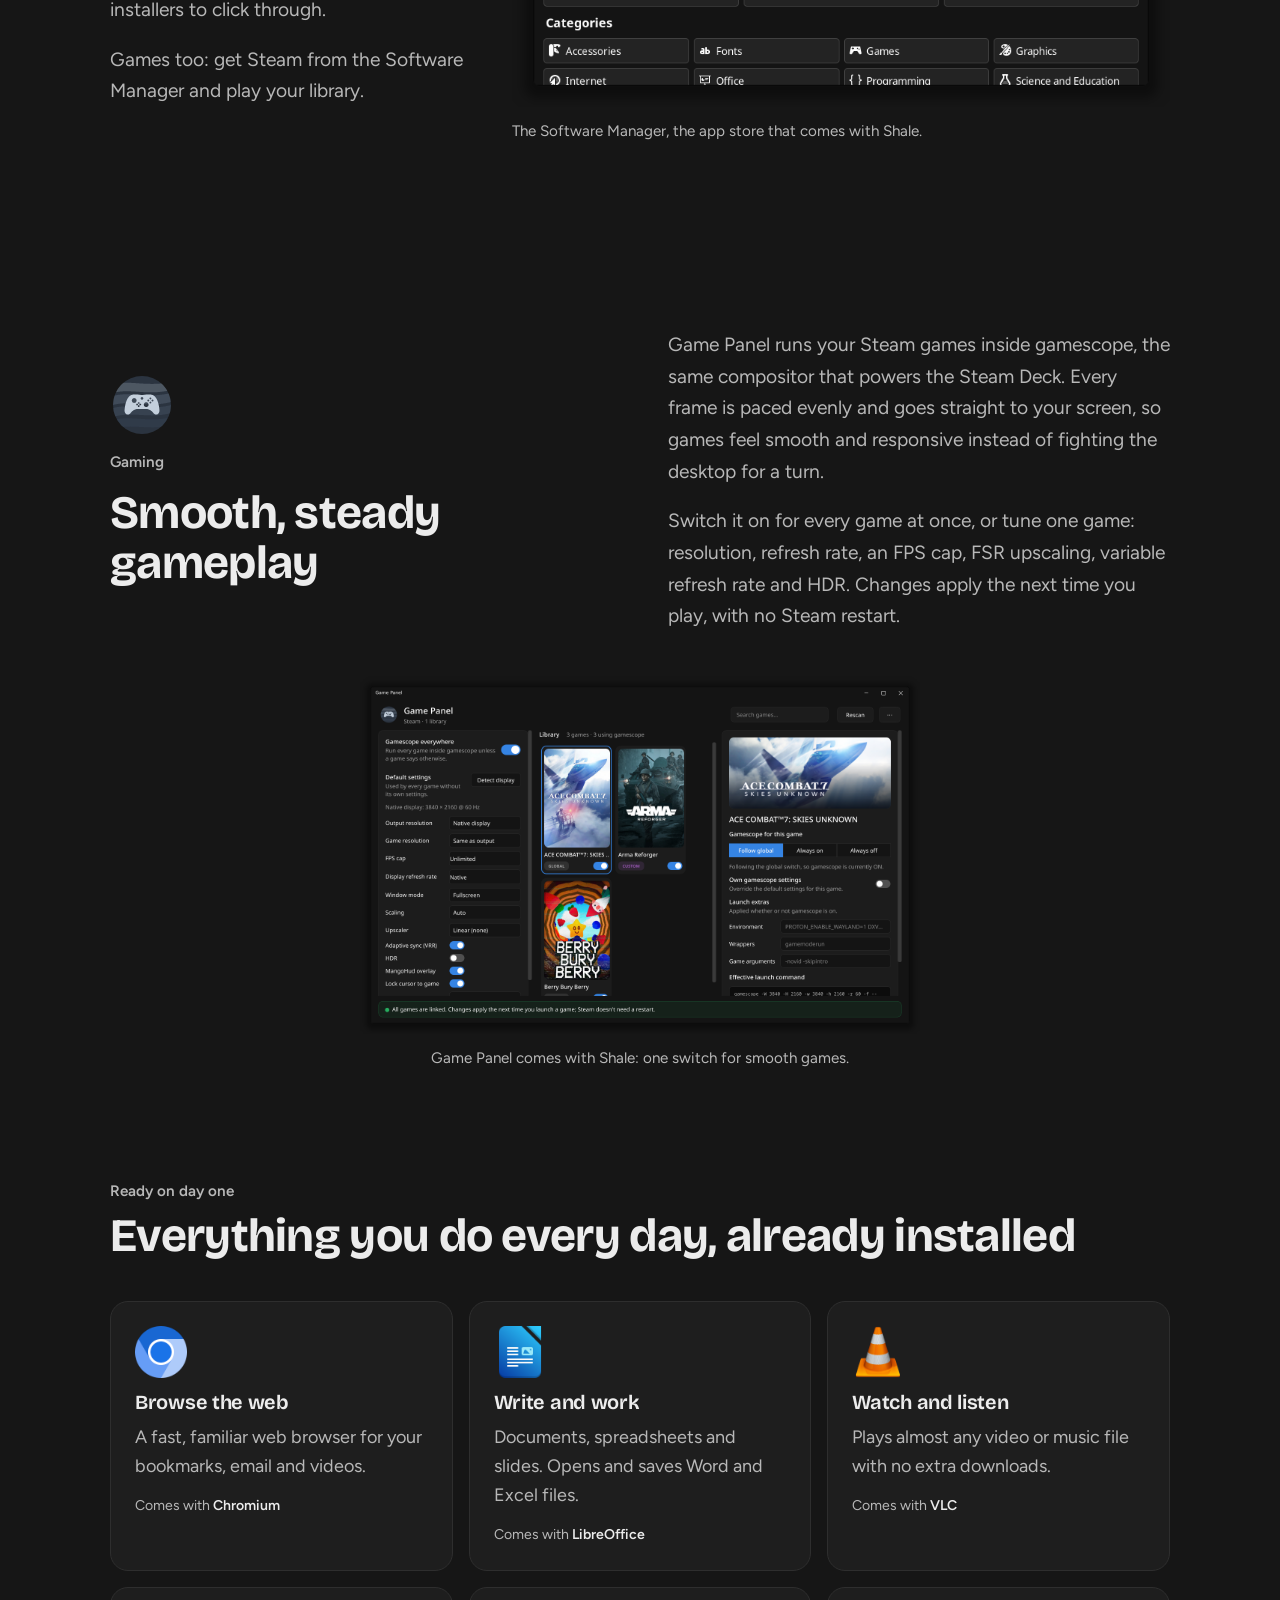
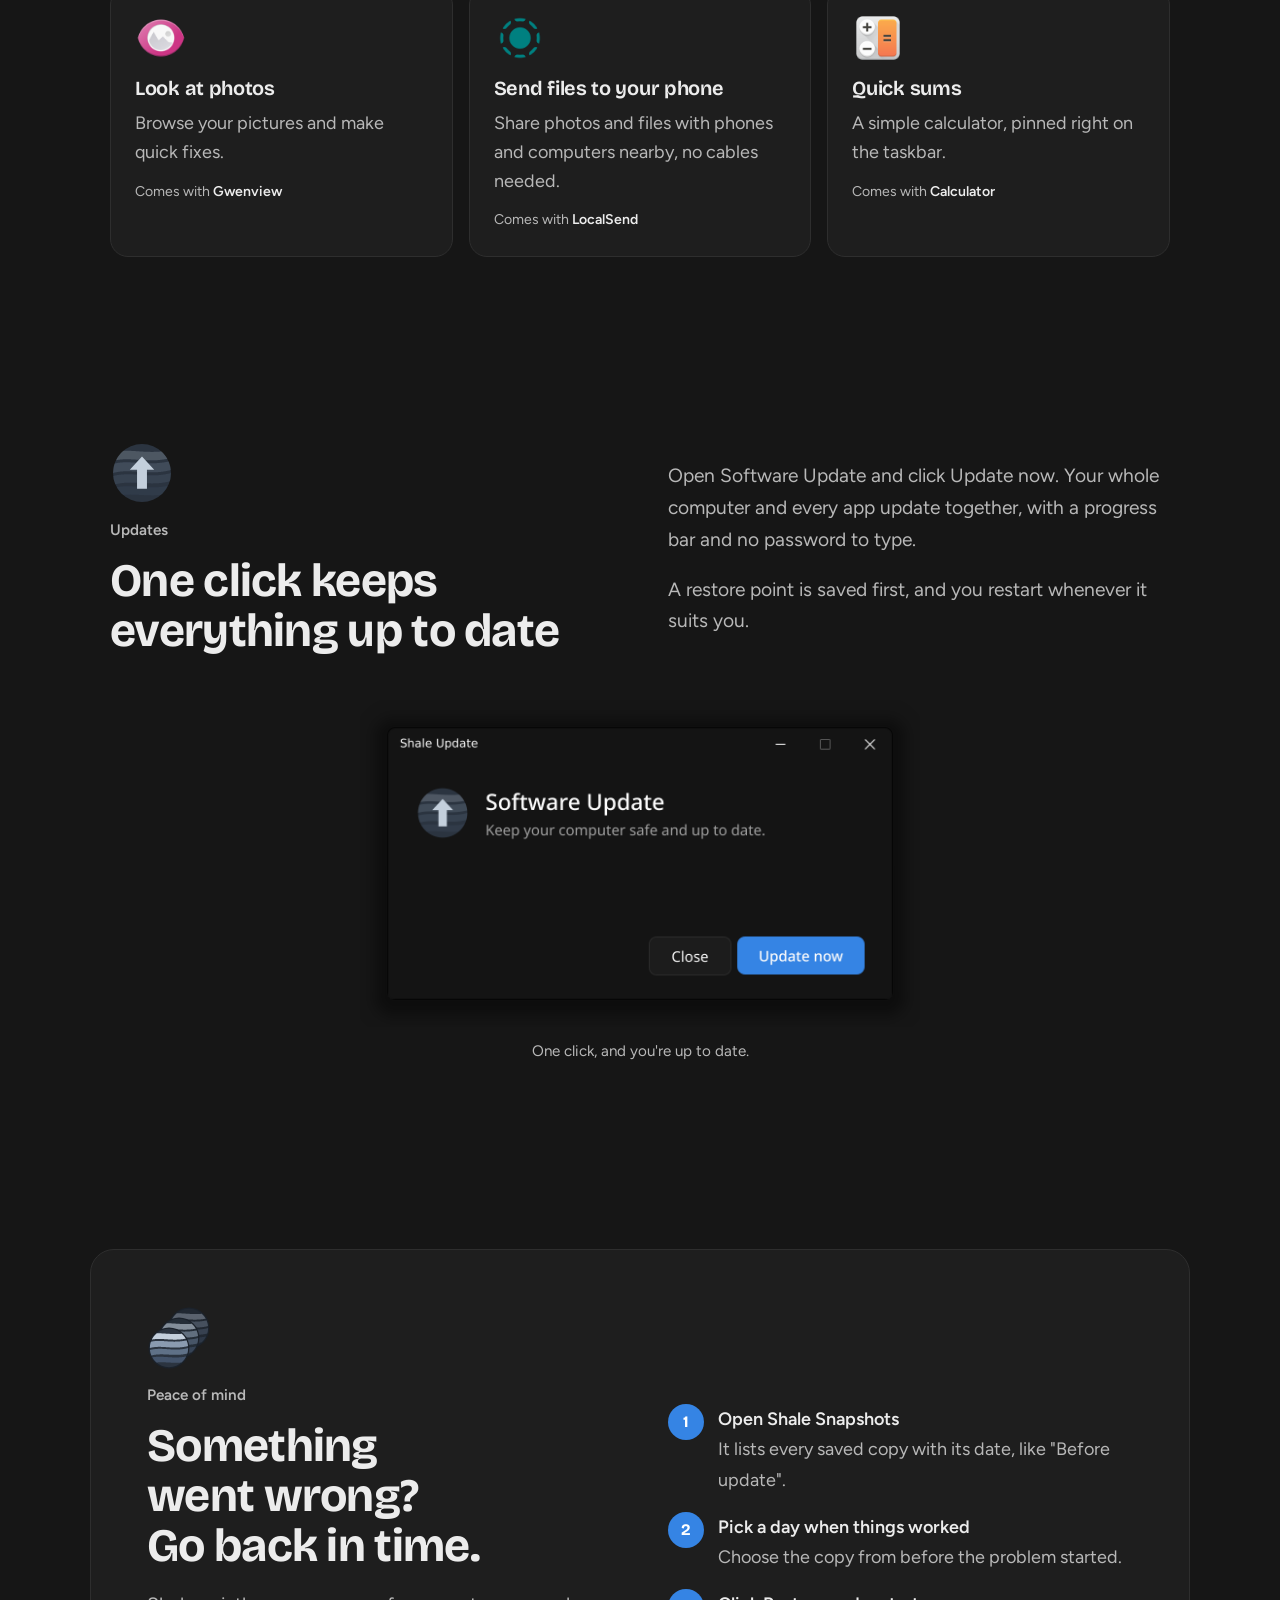
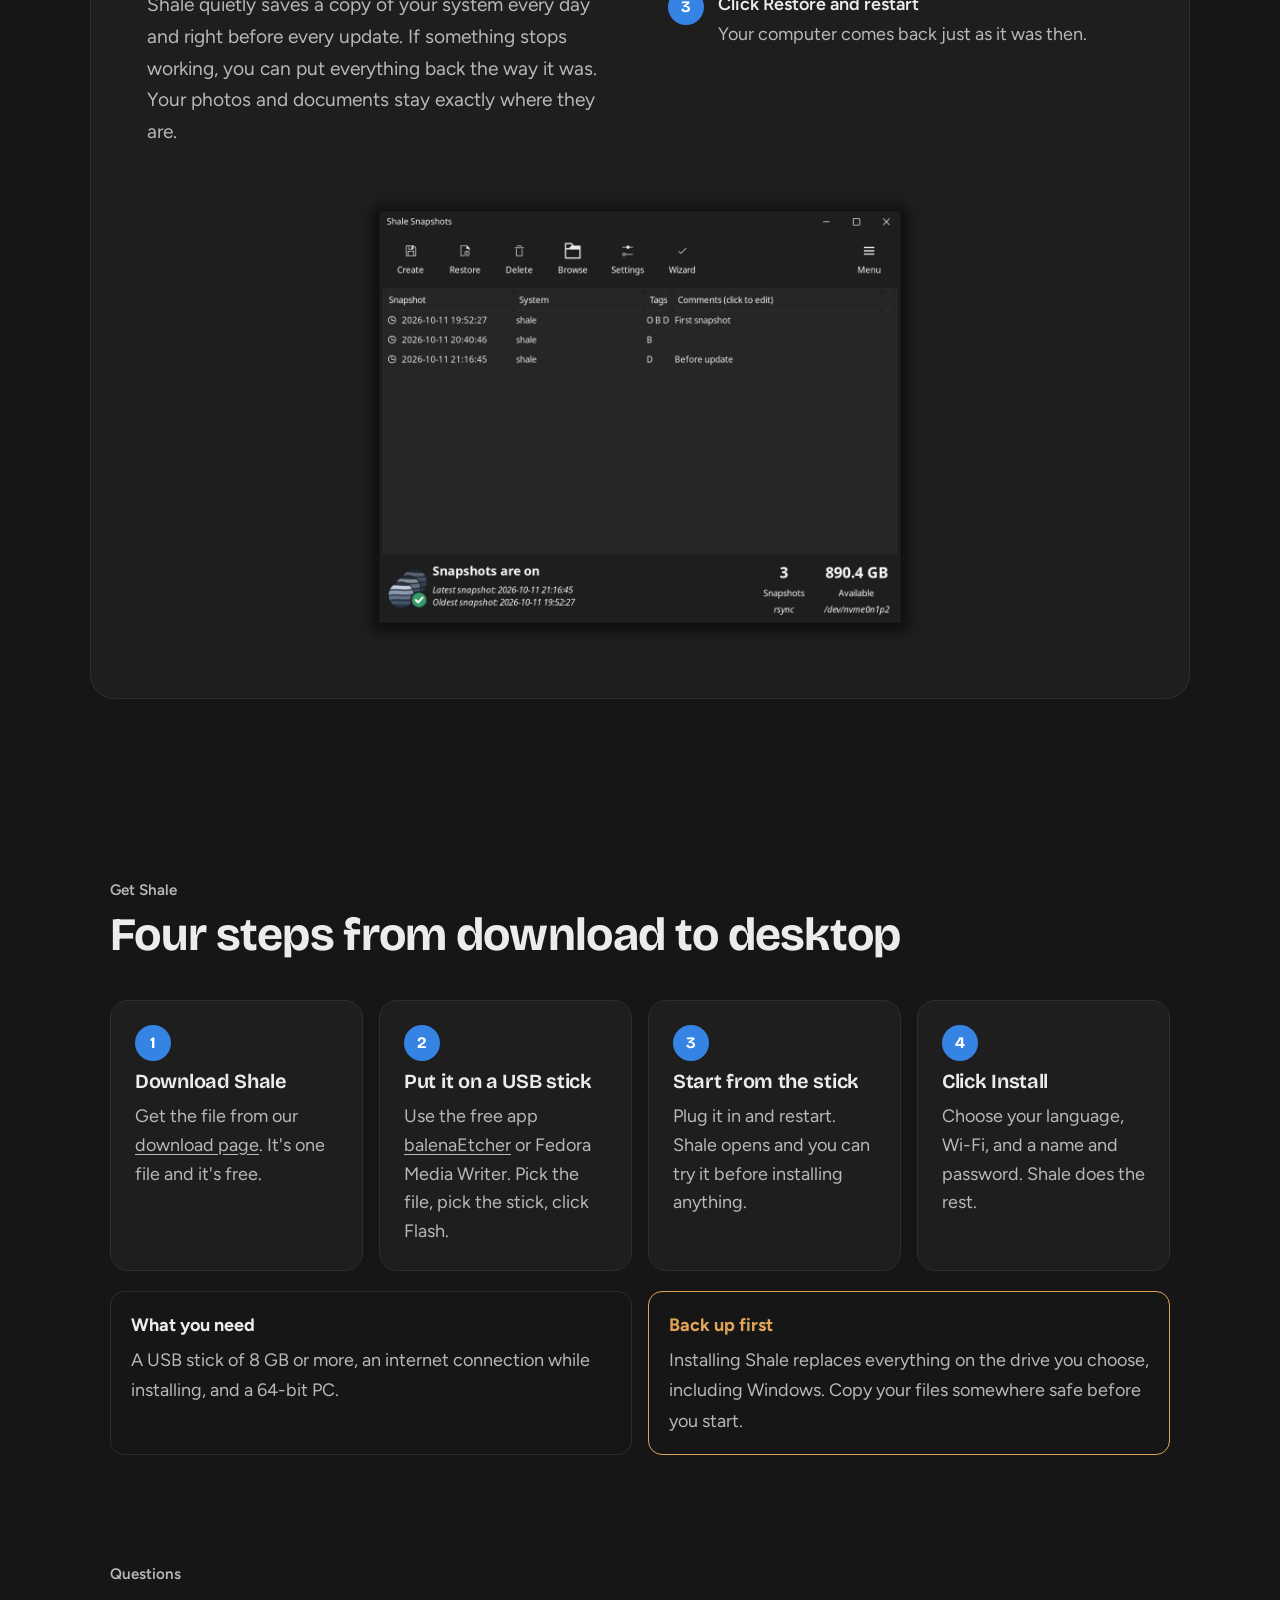
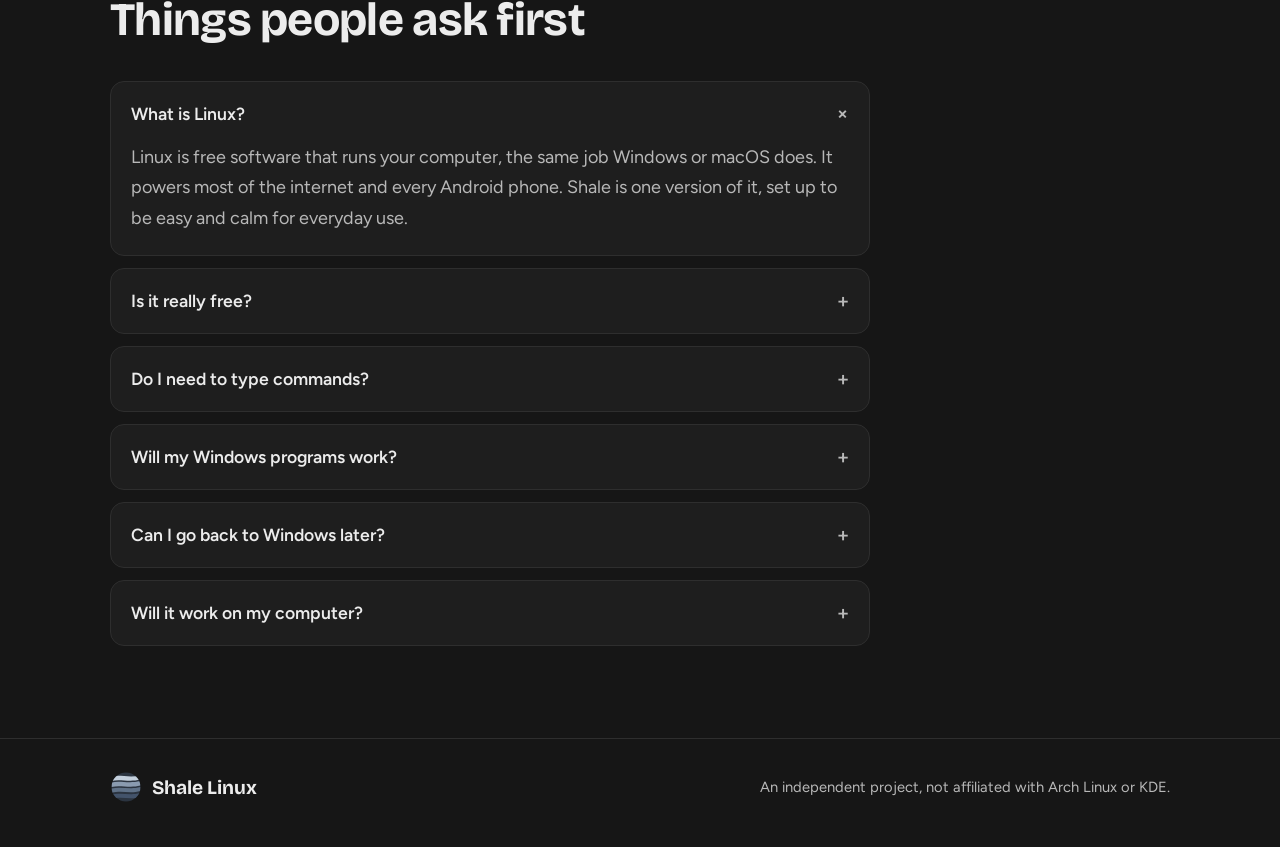
==== commit d6c9665d: "Smaller Game Panel controller; new Game Panel screenshot - The controller in Game Panel's icon is sm" ====
--- a/website/index.html
+++ b/website/index.html
@@ -240,7 +240,7 @@
         <button role="tab" aria-selected="true" data-shot="dark" data-alt="The Files app and Software Update on the Shale desktop in the Shale theme, a near-black grey"><i style="background:#141414"></i>Shale</button>
         <button role="tab" aria-selected="false" data-shot="light" data-alt="The Files app and Software Update on the Shale desktop in the Shale Light theme, with a light wallpaper and light windows"><i style="background:#eff0f1"></i>Shale Light</button>
       </div>
-      <img class="screen" id="theme-shot" src="shots/dark.webp?v=2026-10-15" width="1920" height="1080" alt="The Files app and Software Update on the Shale desktop in the Shale theme, a near-black grey" role="tabpanel">
+      <img class="screen" id="theme-shot" src="shots/dark.webp?v=2026-10-15b" width="1920" height="1080" alt="The Files app and Software Update on the Shale desktop in the Shale theme, a near-black grey" role="tabpanel">
     </div>
   </section>
 
@@ -280,7 +280,7 @@
         <p class="lede">Games too: get Steam from the Software Manager and play your library.</p>
       </div>
       <div>
-        <img class="shot" src="software-manager.png?v=2026-10-15" width="1716" height="1548" alt="The Software Manager in Shale, with qBittorrent featured, apps like Whatsie, Audacity, calibre, Telegram, Blender and Discord, and categories below">
+        <img class="shot" src="software-manager.png?v=2026-10-15b" width="1716" height="1548" alt="The Software Manager in Shale, with qBittorrent featured, apps like Whatsie, Audacity, calibre, Telegram, Blender and Discord, and categories below">
         <p class="caption">The Software Manager, the app store that comes with Shale.</p>
       </div>
     </div>
@@ -299,7 +299,7 @@
           <p class="lede">Switch it on for every game at once, or tune one game: resolution, refresh rate, an FPS cap, FSR upscaling, variable refresh rate and HDR. Changes apply the next time you play, with no Steam restart.</p>
         </div>
       </div>
-      <figure class="solo"><img class="shot" src="game-panel.png?v=2026-10-15" width="2992" height="1912" alt="Game Panel with Arma Reforger set to always run in gamescope, with its own resolution, a 120 fps cap, variable refresh rate and the MangoHud overlay"><figcaption class="caption">Game Panel comes with Shale: one switch for smooth games.</figcaption></figure>
+      <figure class="solo"><img class="shot" src="game-panel.png?v=2026-10-15b" width="2992" height="1912" alt="Game Panel with gamescope switched on for every game, showing ACE COMBAT 7, Arma Reforger and Berry Bury Berry, and the settings for one game"><figcaption class="caption">Game Panel comes with Shale: one switch for smooth games.</figcaption></figure>
     </div>
   </section>
 
@@ -349,7 +349,7 @@
           <p class="lede">A restore point is saved first, and you restart whenever it suits you.</p>
         </div>
       </div>
-      <figure class="solo"><img class="shot" src="update.png?v=2026-10-15" width="1152" height="672" alt="Software Update saying Keep your computer safe and up to date, with an Update now button"><figcaption class="caption">One click, and you're up to date.</figcaption></figure>
+      <figure class="solo"><img class="shot" src="update.png?v=2026-10-15b" width="1152" height="672" alt="Software Update saying Keep your computer safe and up to date, with an Update now button"><figcaption class="caption">One click, and you're up to date.</figcaption></figure>
     </div>
   </section>
 
@@ -417,7 +417,7 @@
 (() => {
   // Theme switcher: swap the screenshot when a tab is picked.
   const shot = document.getElementById("theme-shot");
-  const version = "2026-10-15";  // bump when the screenshots change, so browsers fetch the new ones
+  const version = "2026-10-15b";  // bump when the screenshots change, so browsers fetch the new ones
   const tabs = [...document.querySelectorAll('.tabs [role="tab"]')];
   tabs.forEach(tab => tab.addEventListener("click", () => {
     tabs.forEach(t => t.setAttribute("aria-selected", String(t === tab)));
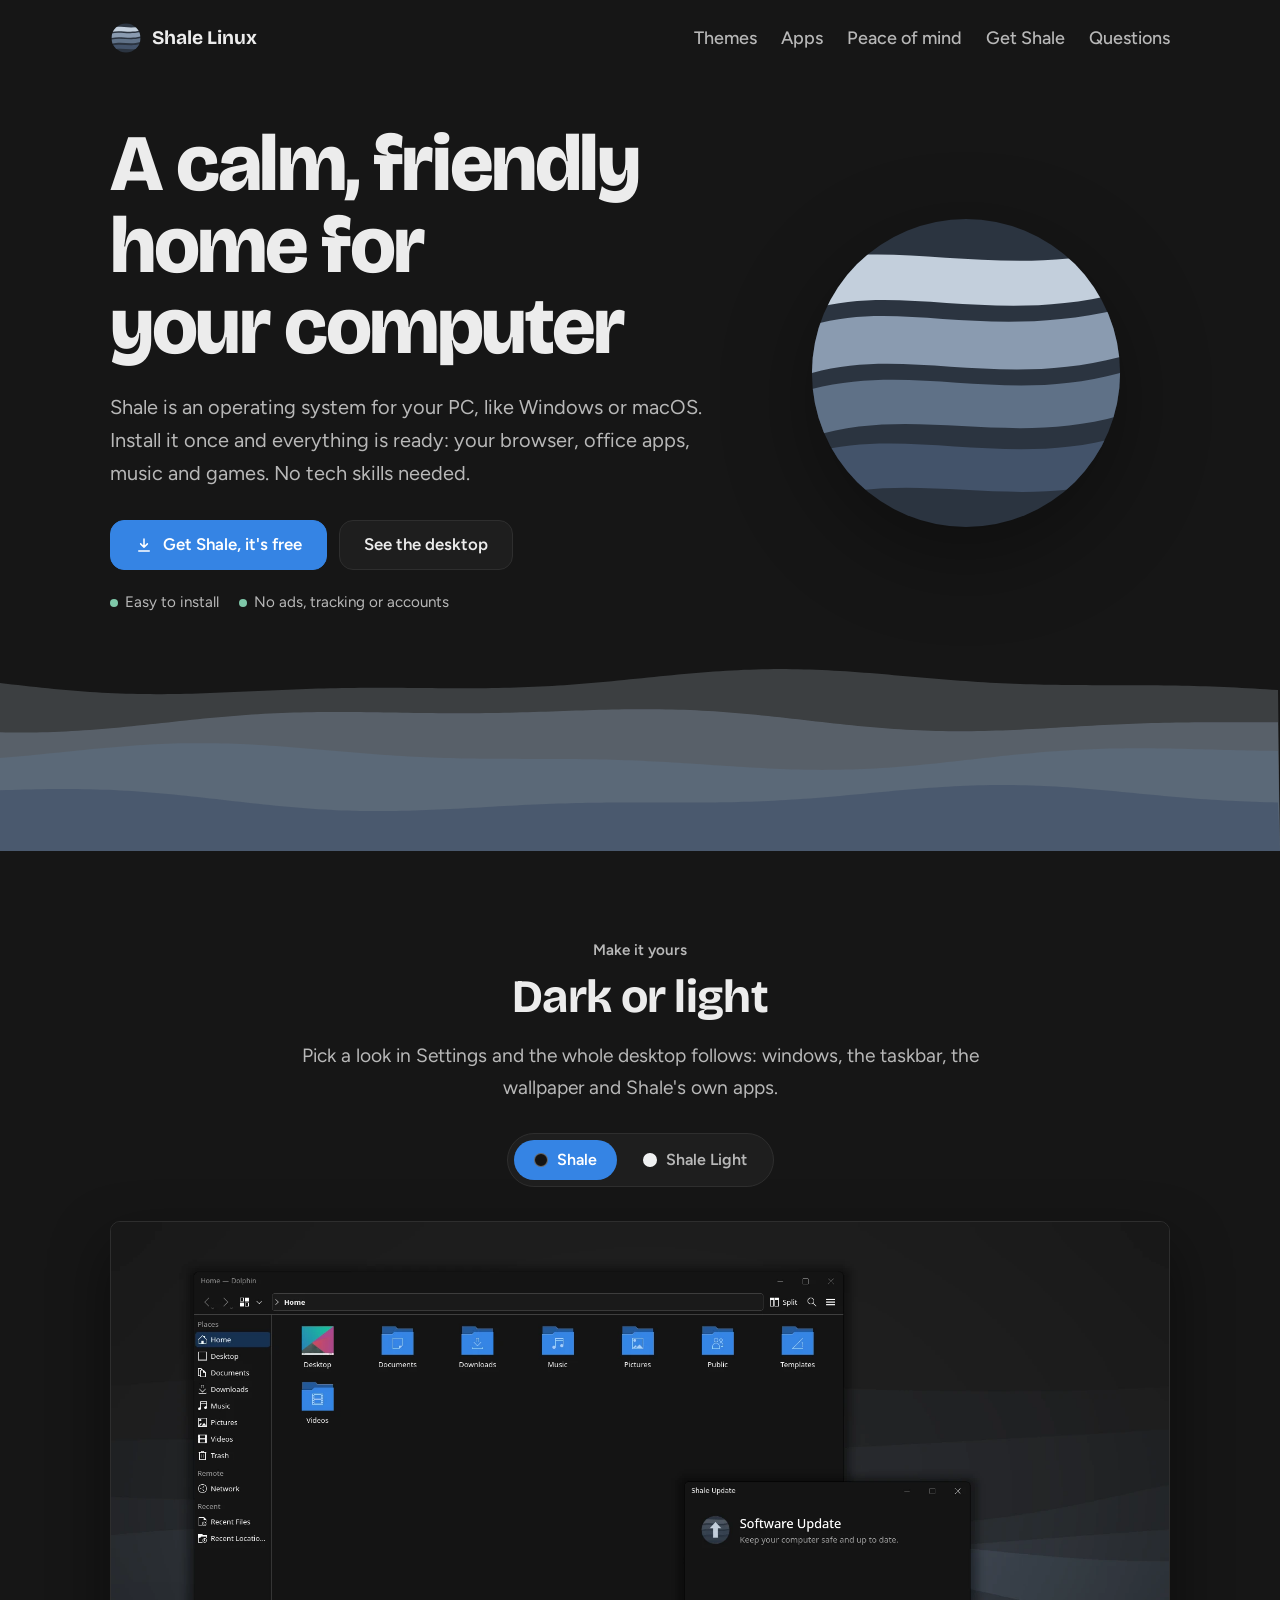
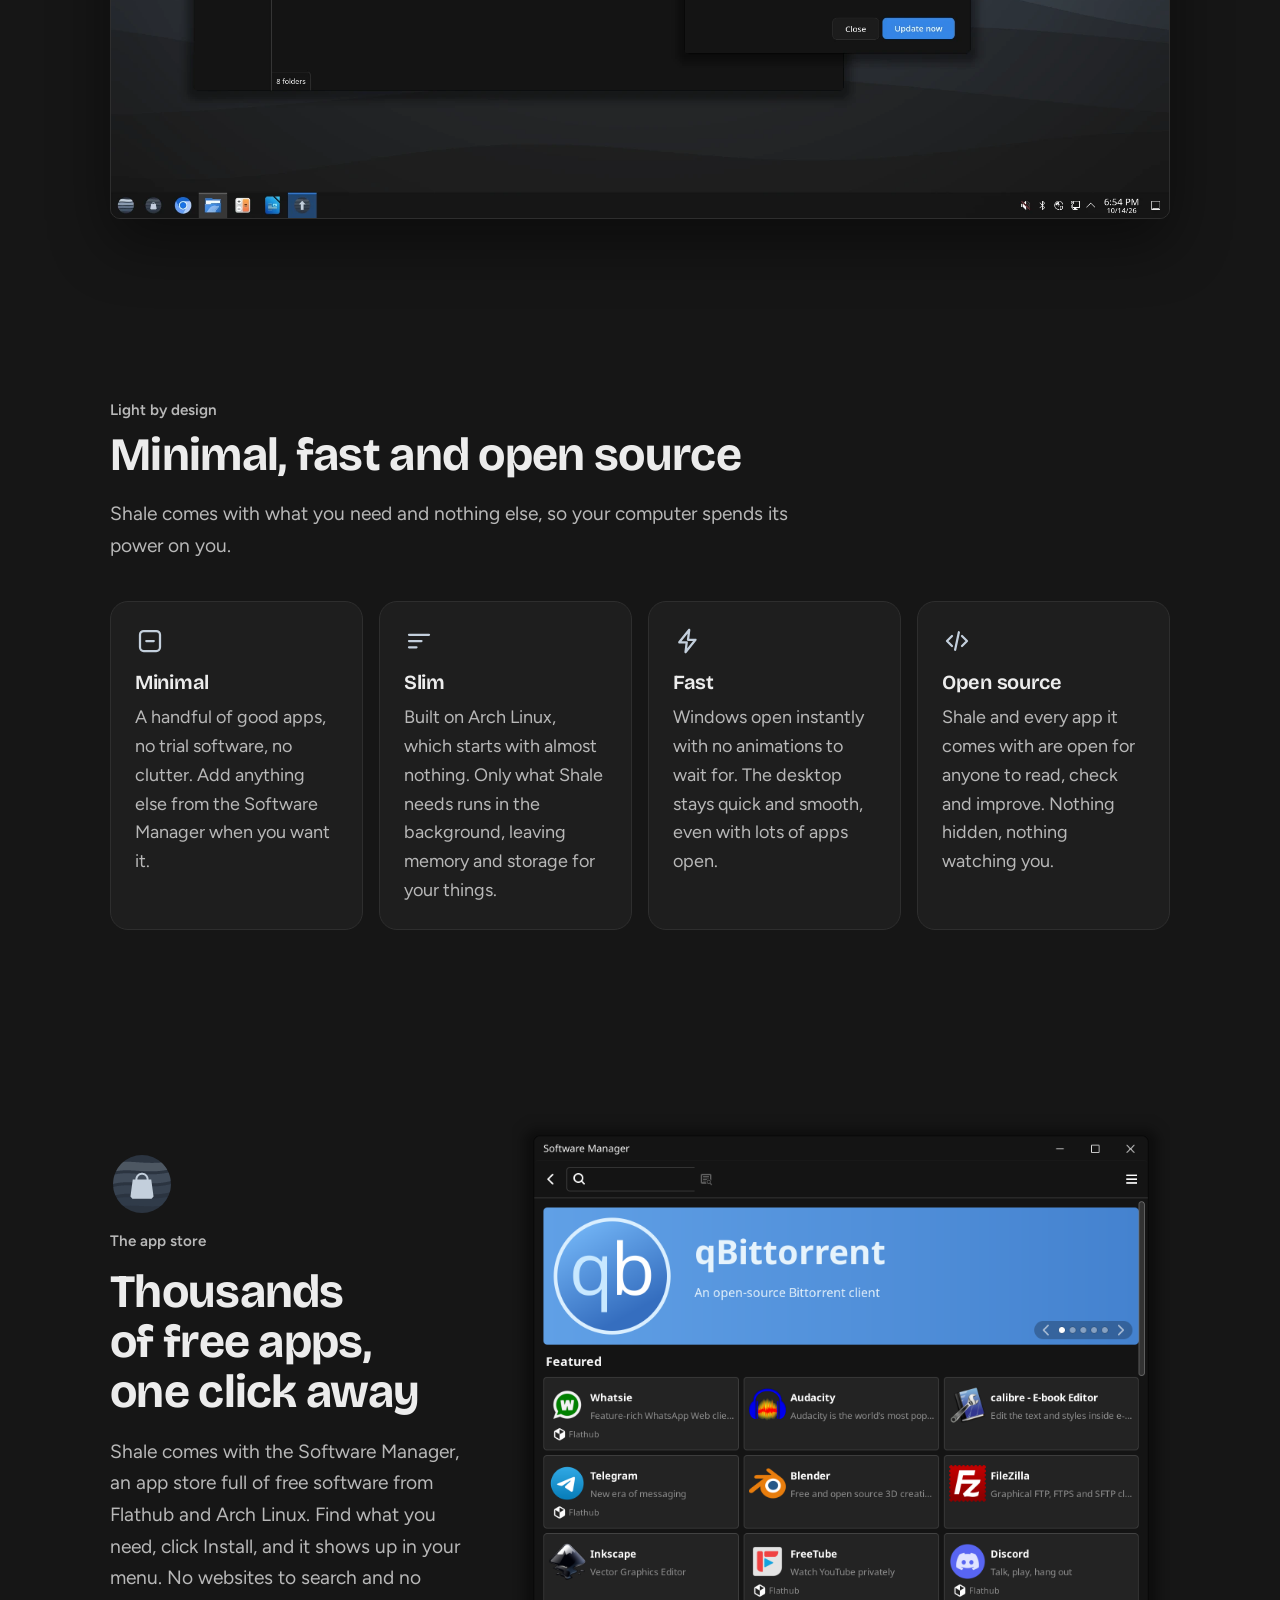
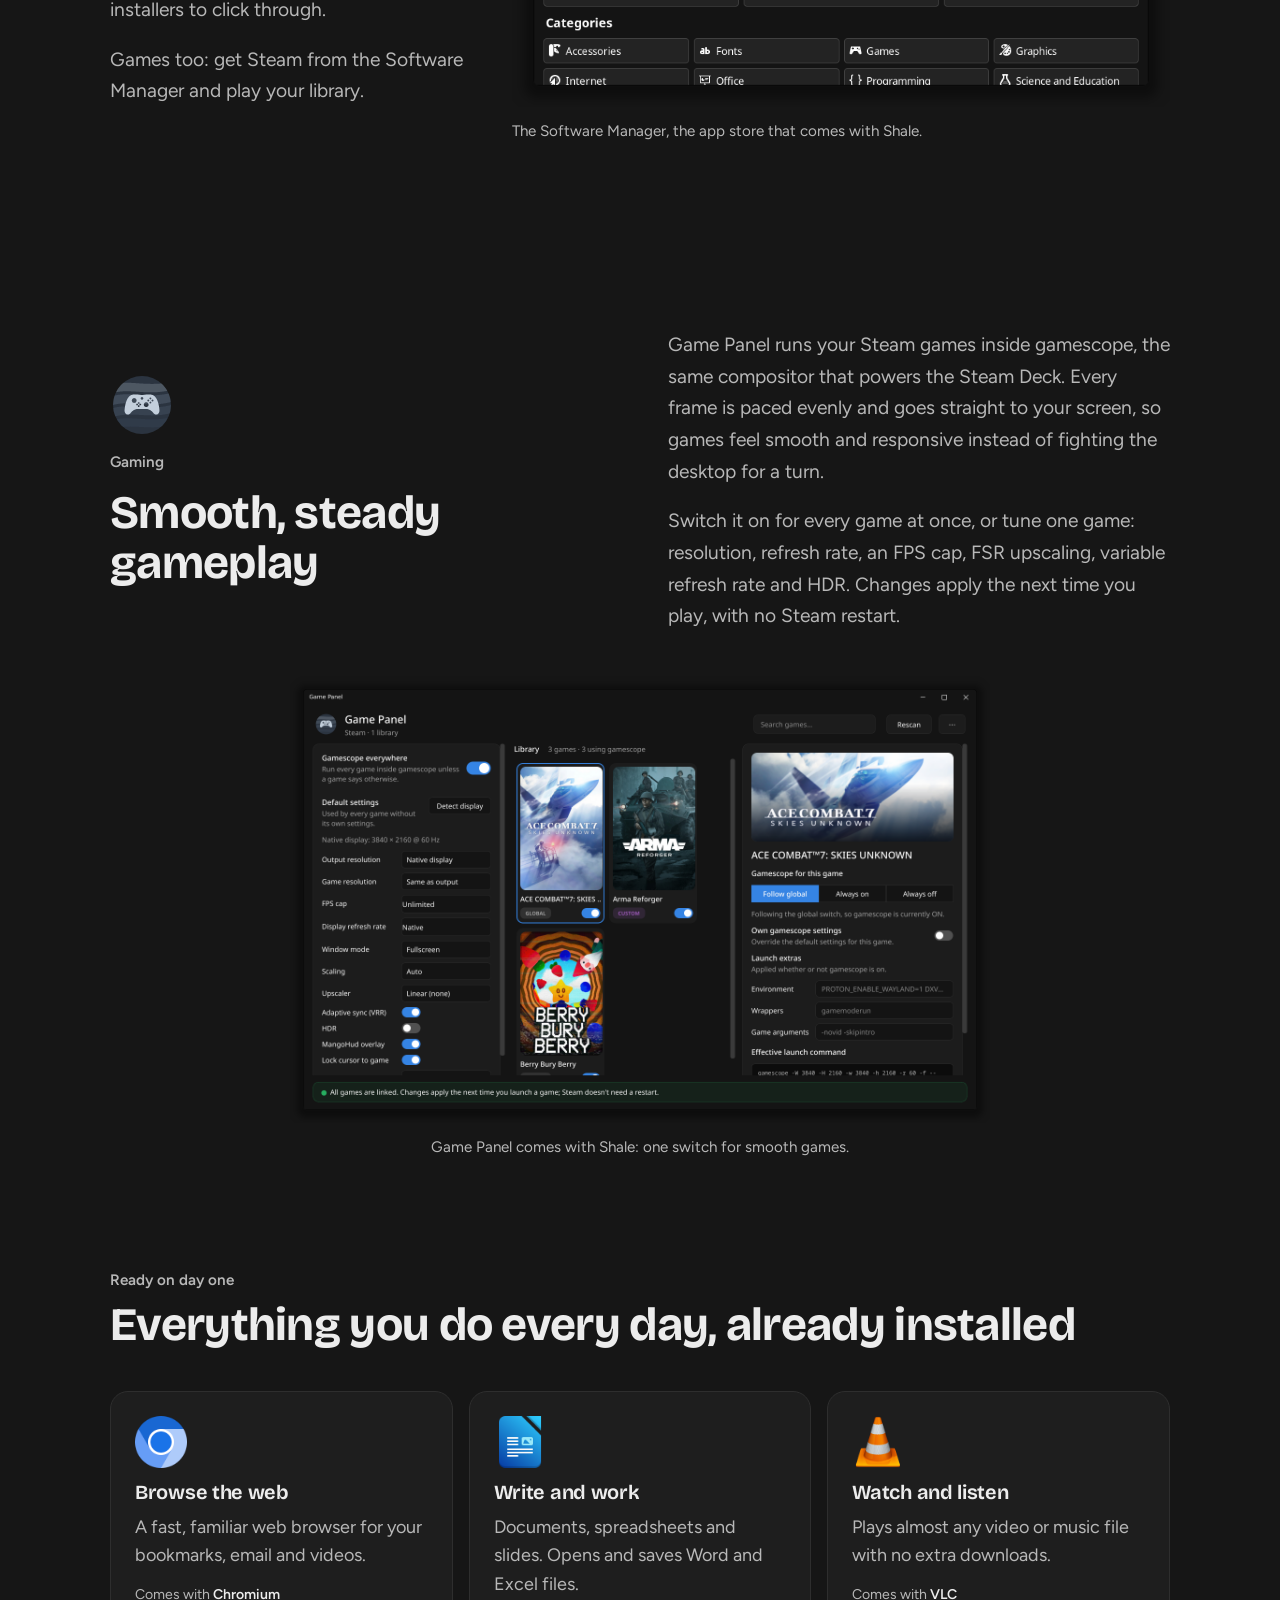
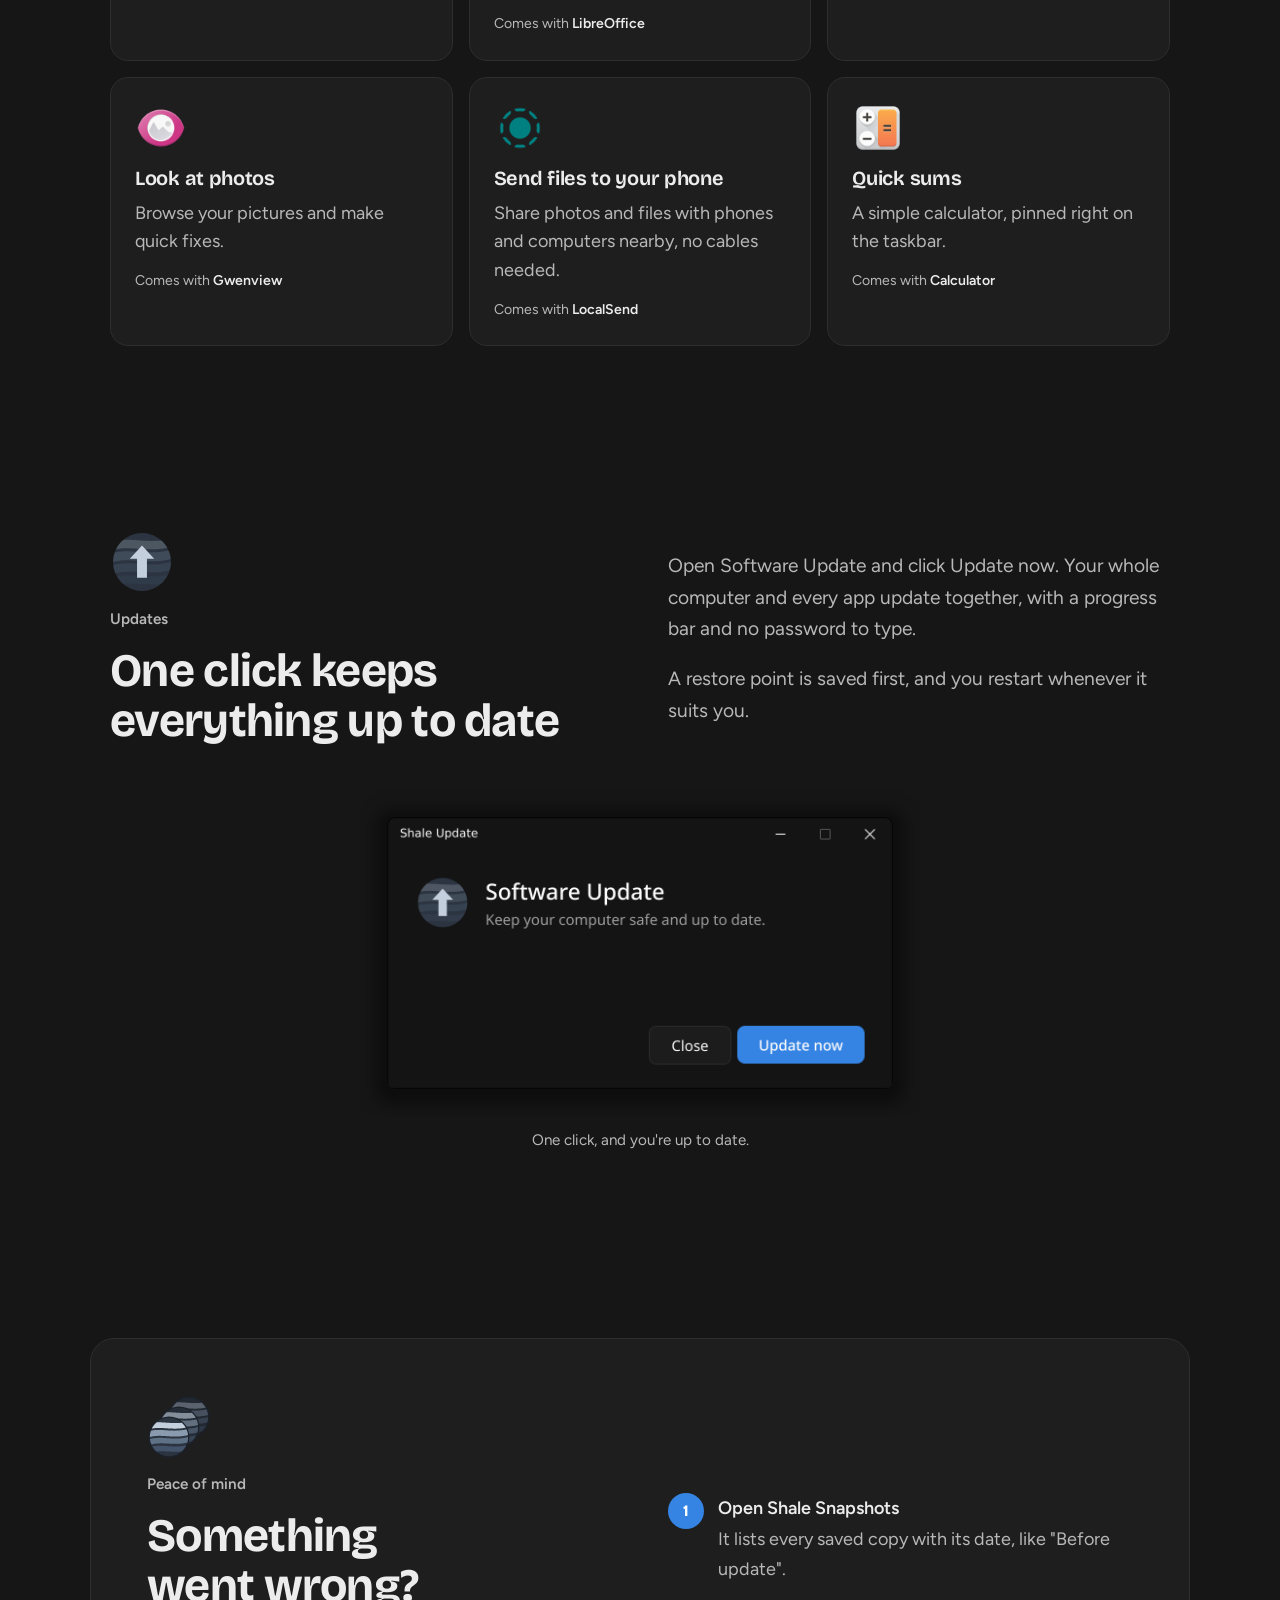
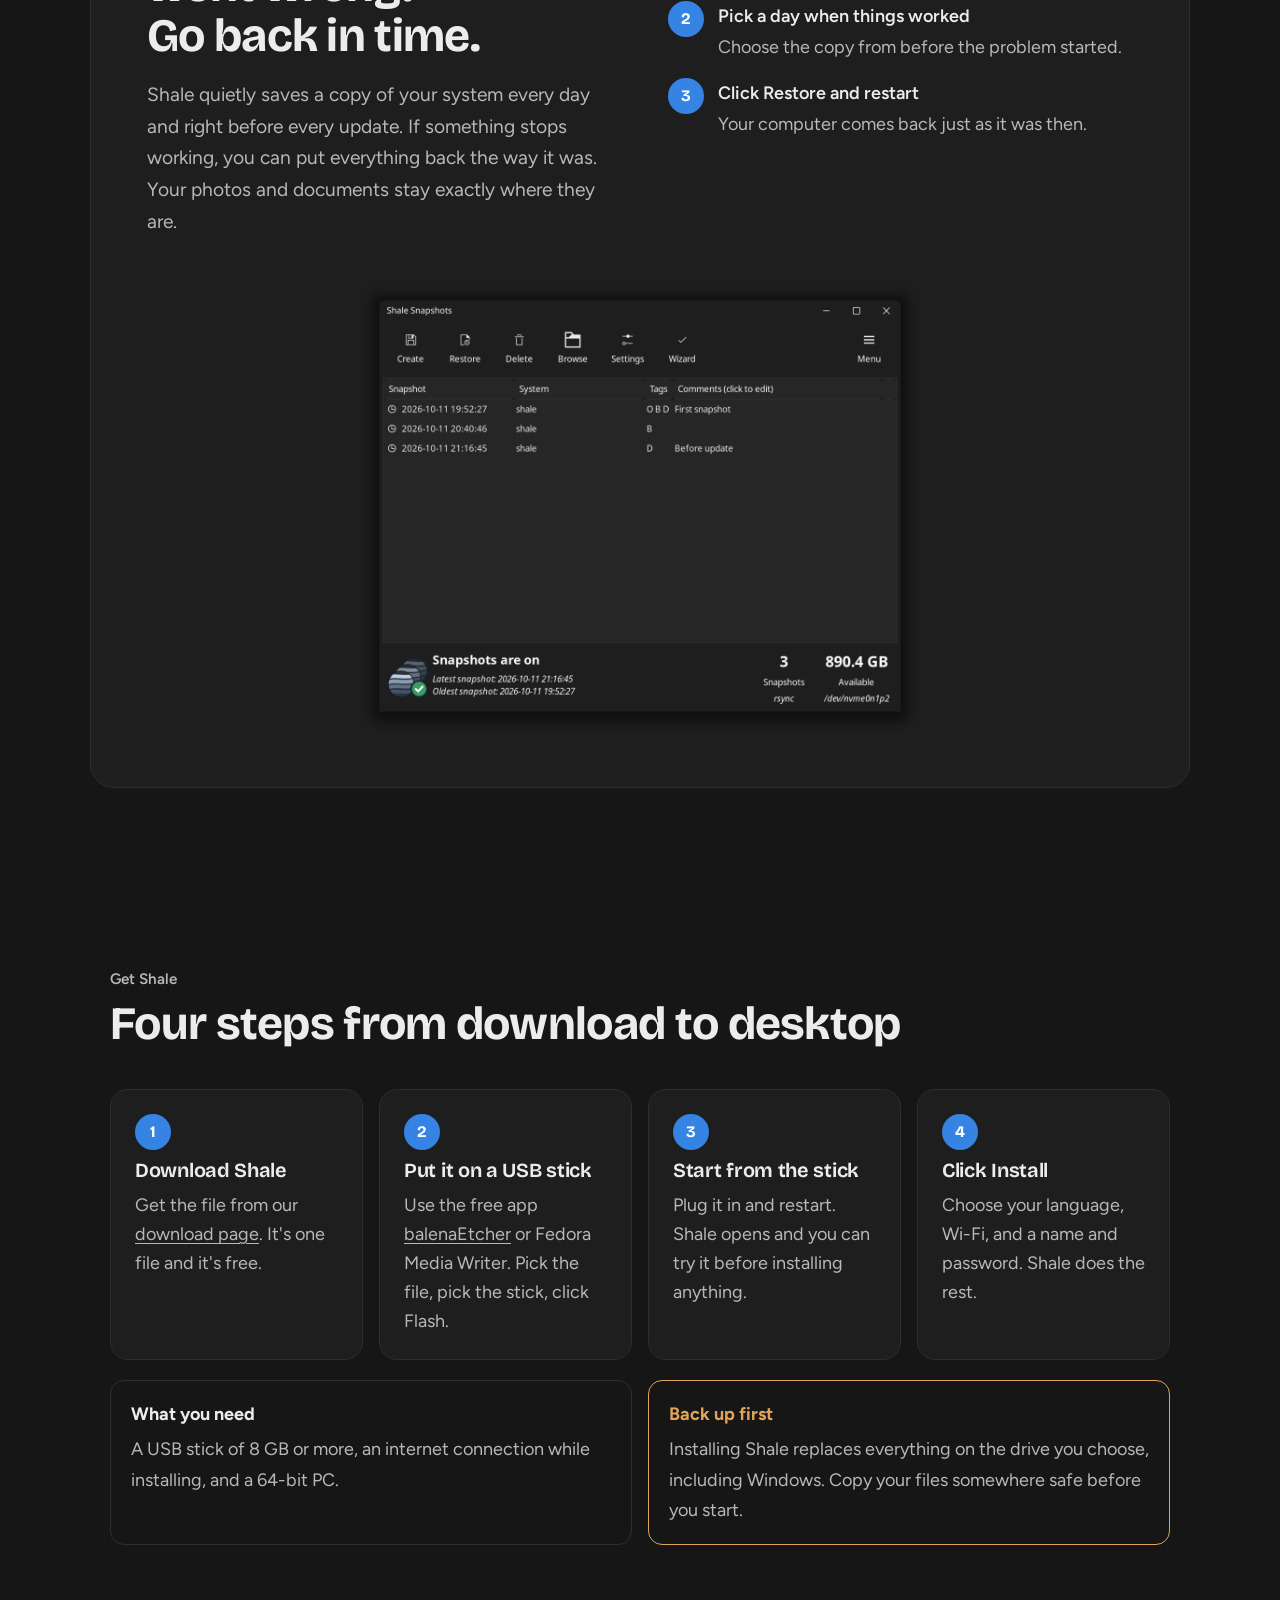
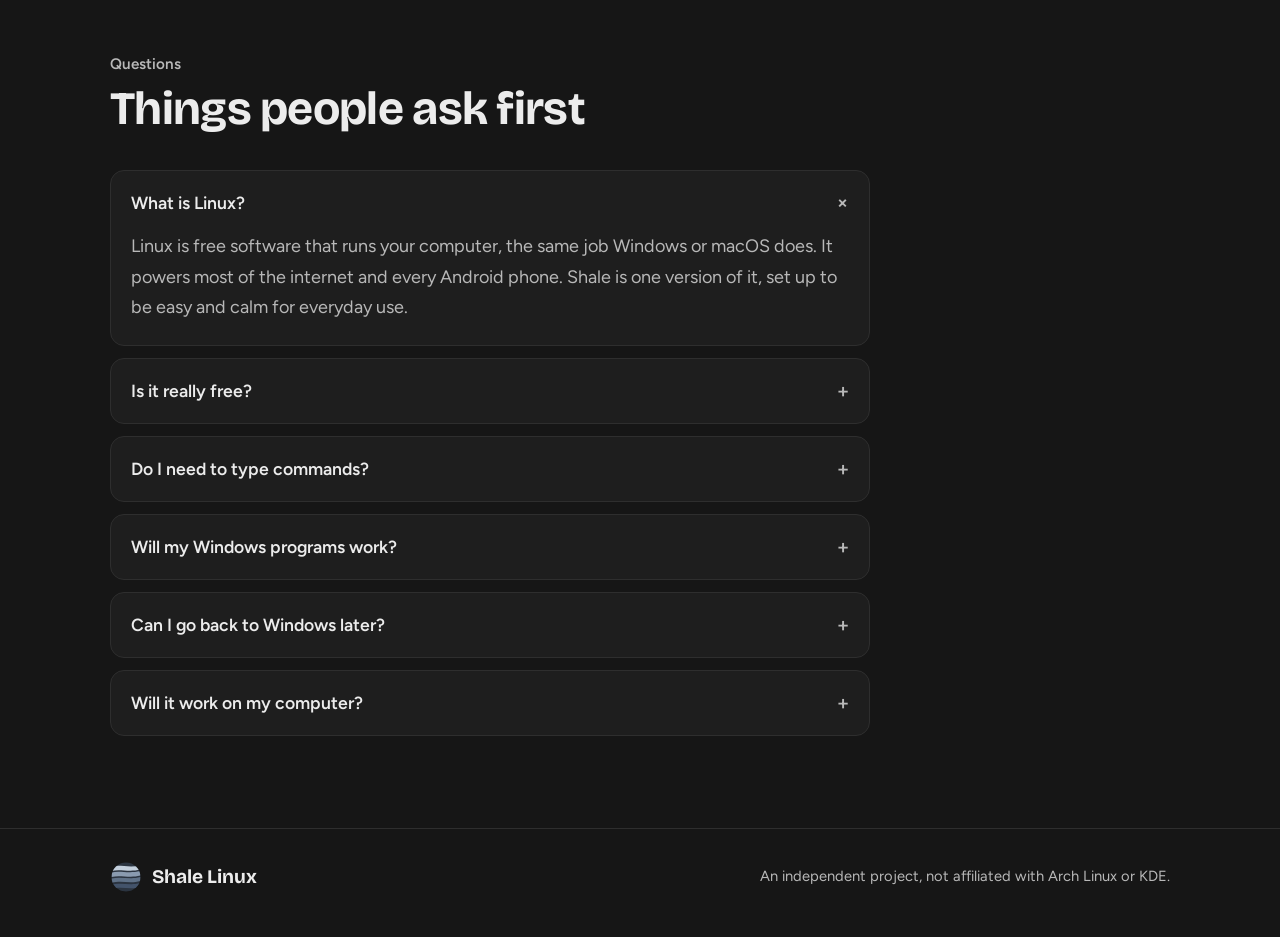
==== commit 50765b6e: "Website: Game Panel screenshot 25% larger Co-Authored-By: Claude Opus 5.5 <noreply@anthropic.com>" ====
--- a/website/index.html
+++ b/website/index.html
@@ -115,6 +115,7 @@
 /* big screenshots */
 .big-shot { display: block; width: min(100%, 560px); height: auto; margin: 44px auto 0; }
 .solo { max-width: 560px; margin: 44px auto 0; }
+.solo.wide { max-width: 700px; }   /* Game Panel: a big window, shown 25% larger */
 .solo .caption { text-align: center; }
 
 .mock { border-radius: 10px; overflow: hidden; background: #1e1e1e; box-shadow: 0 0 0 1px rgb(0 0 0 / .6), 0 22px 50px rgb(0 0 0 / .3); color: #e8ecf1; }
@@ -299,7 +300,7 @@
           <p class="lede">Switch it on for every game at once, or tune one game: resolution, refresh rate, an FPS cap, FSR upscaling, variable refresh rate and HDR. Changes apply the next time you play, with no Steam restart.</p>
         </div>
       </div>
-      <figure class="solo"><img class="shot" src="game-panel.png?v=2026-10-15b" width="2992" height="1912" alt="Game Panel with gamescope switched on for every game, showing ACE COMBAT 7, Arma Reforger and Berry Bury Berry, and the settings for one game"><figcaption class="caption">Game Panel comes with Shale: one switch for smooth games.</figcaption></figure>
+      <figure class="solo wide"><img class="shot" src="game-panel.png?v=2026-10-15b" width="2992" height="1912" alt="Game Panel with gamescope switched on for every game, showing ACE COMBAT 7, Arma Reforger and Berry Bury Berry, and the settings for one game"><figcaption class="caption">Game Panel comes with Shale: one switch for smooth games.</figcaption></figure>
     </div>
   </section>
 
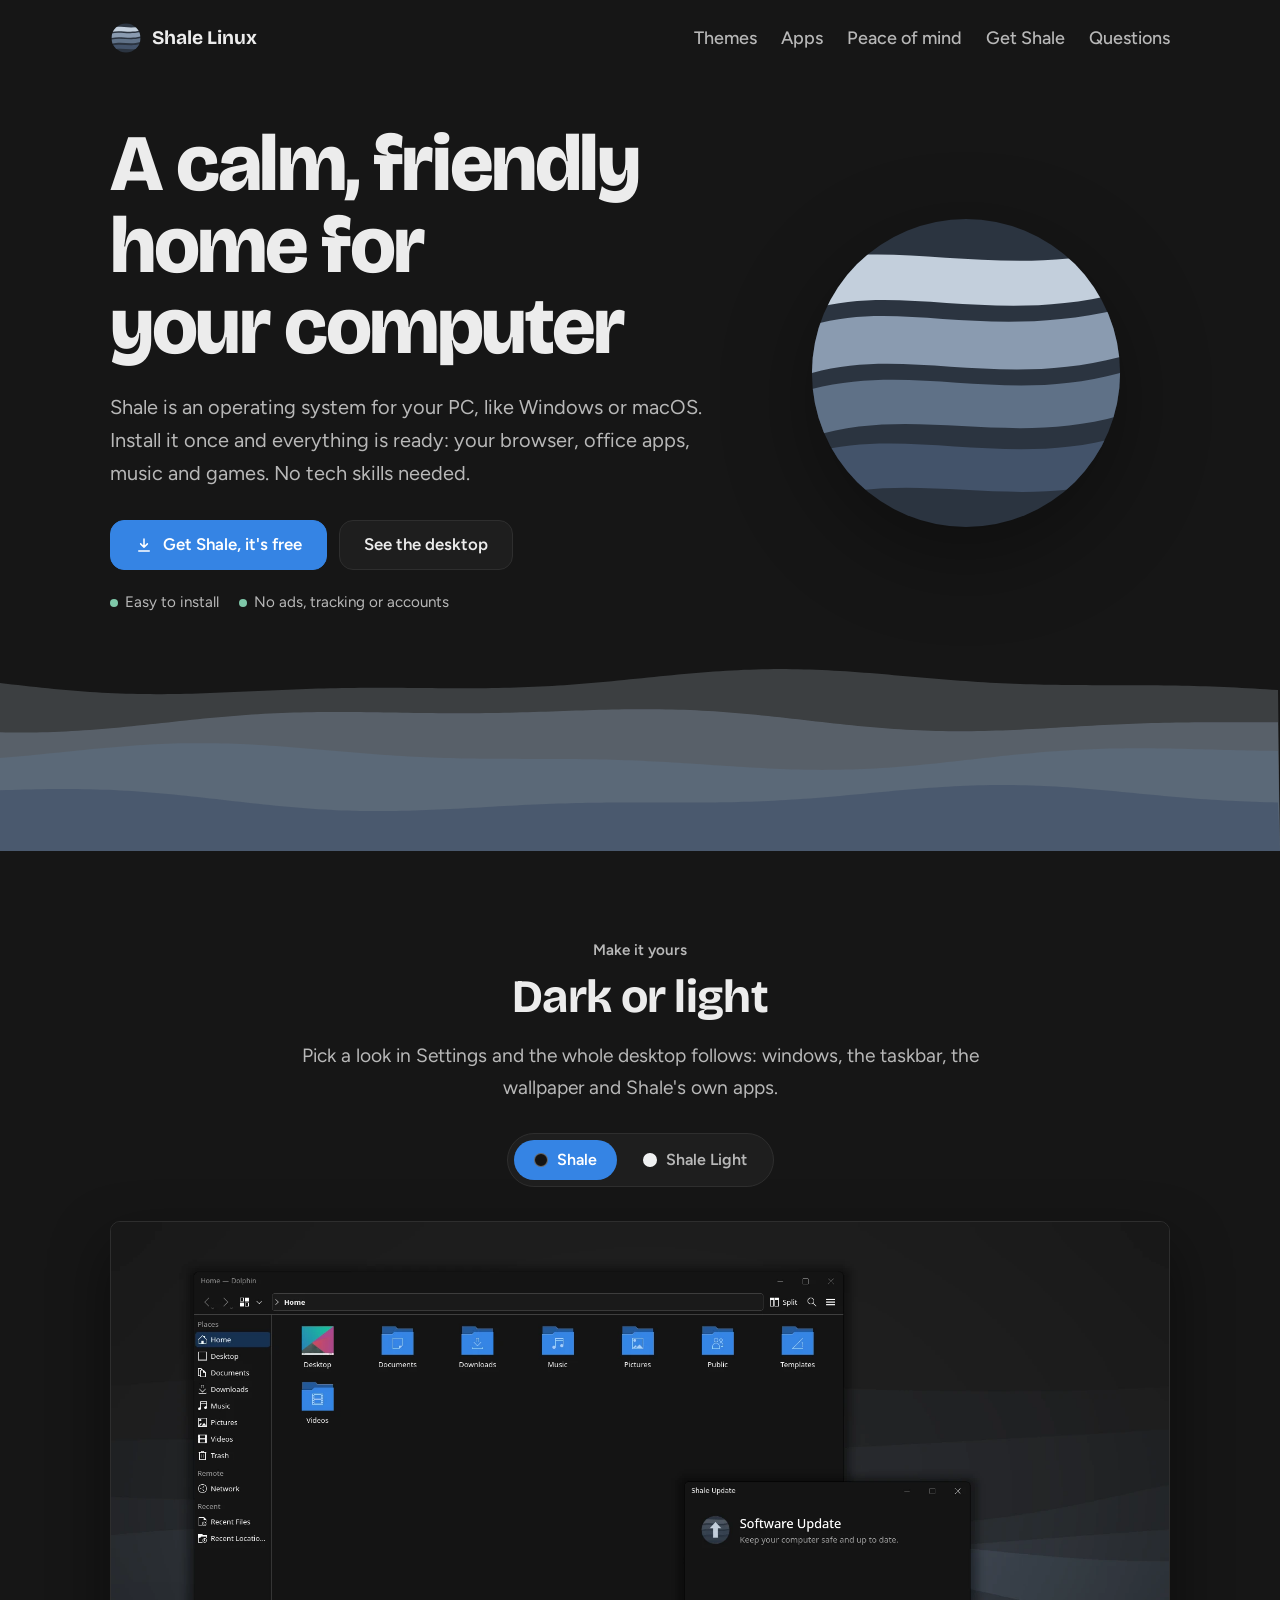
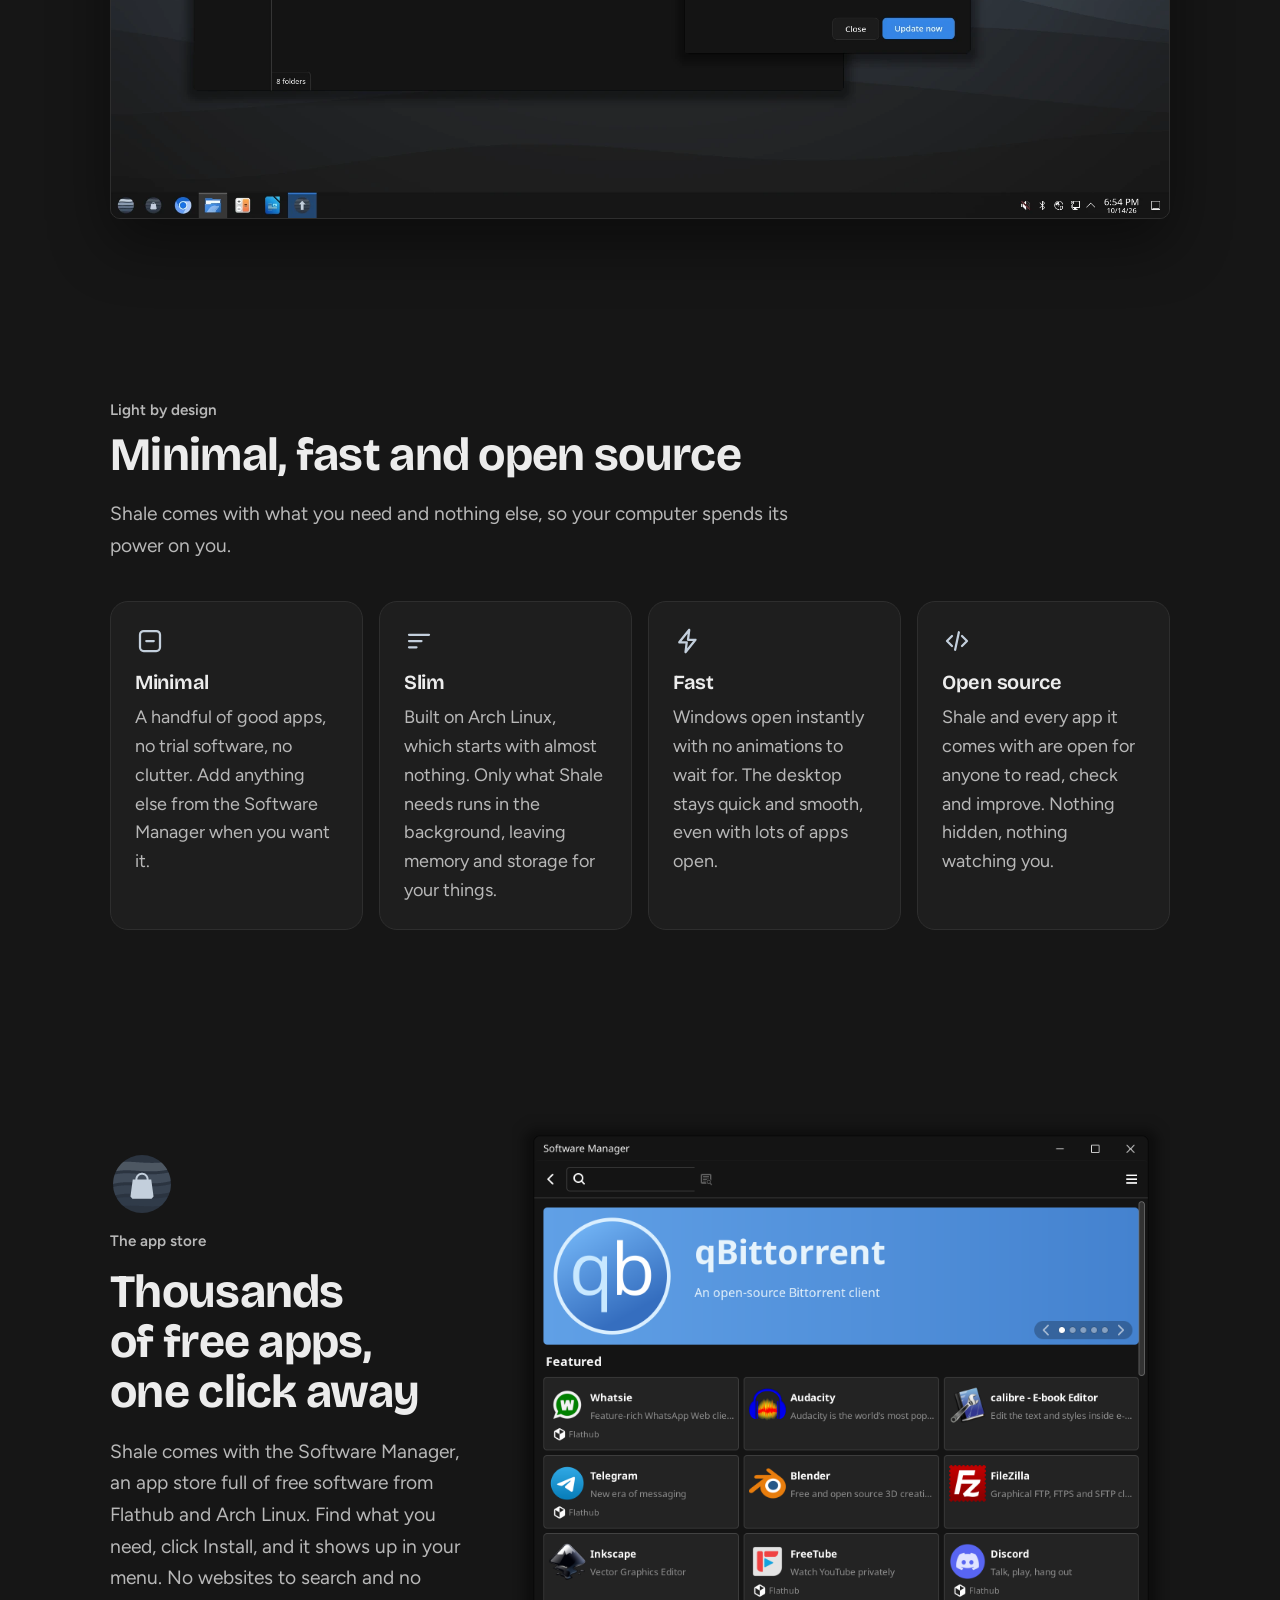
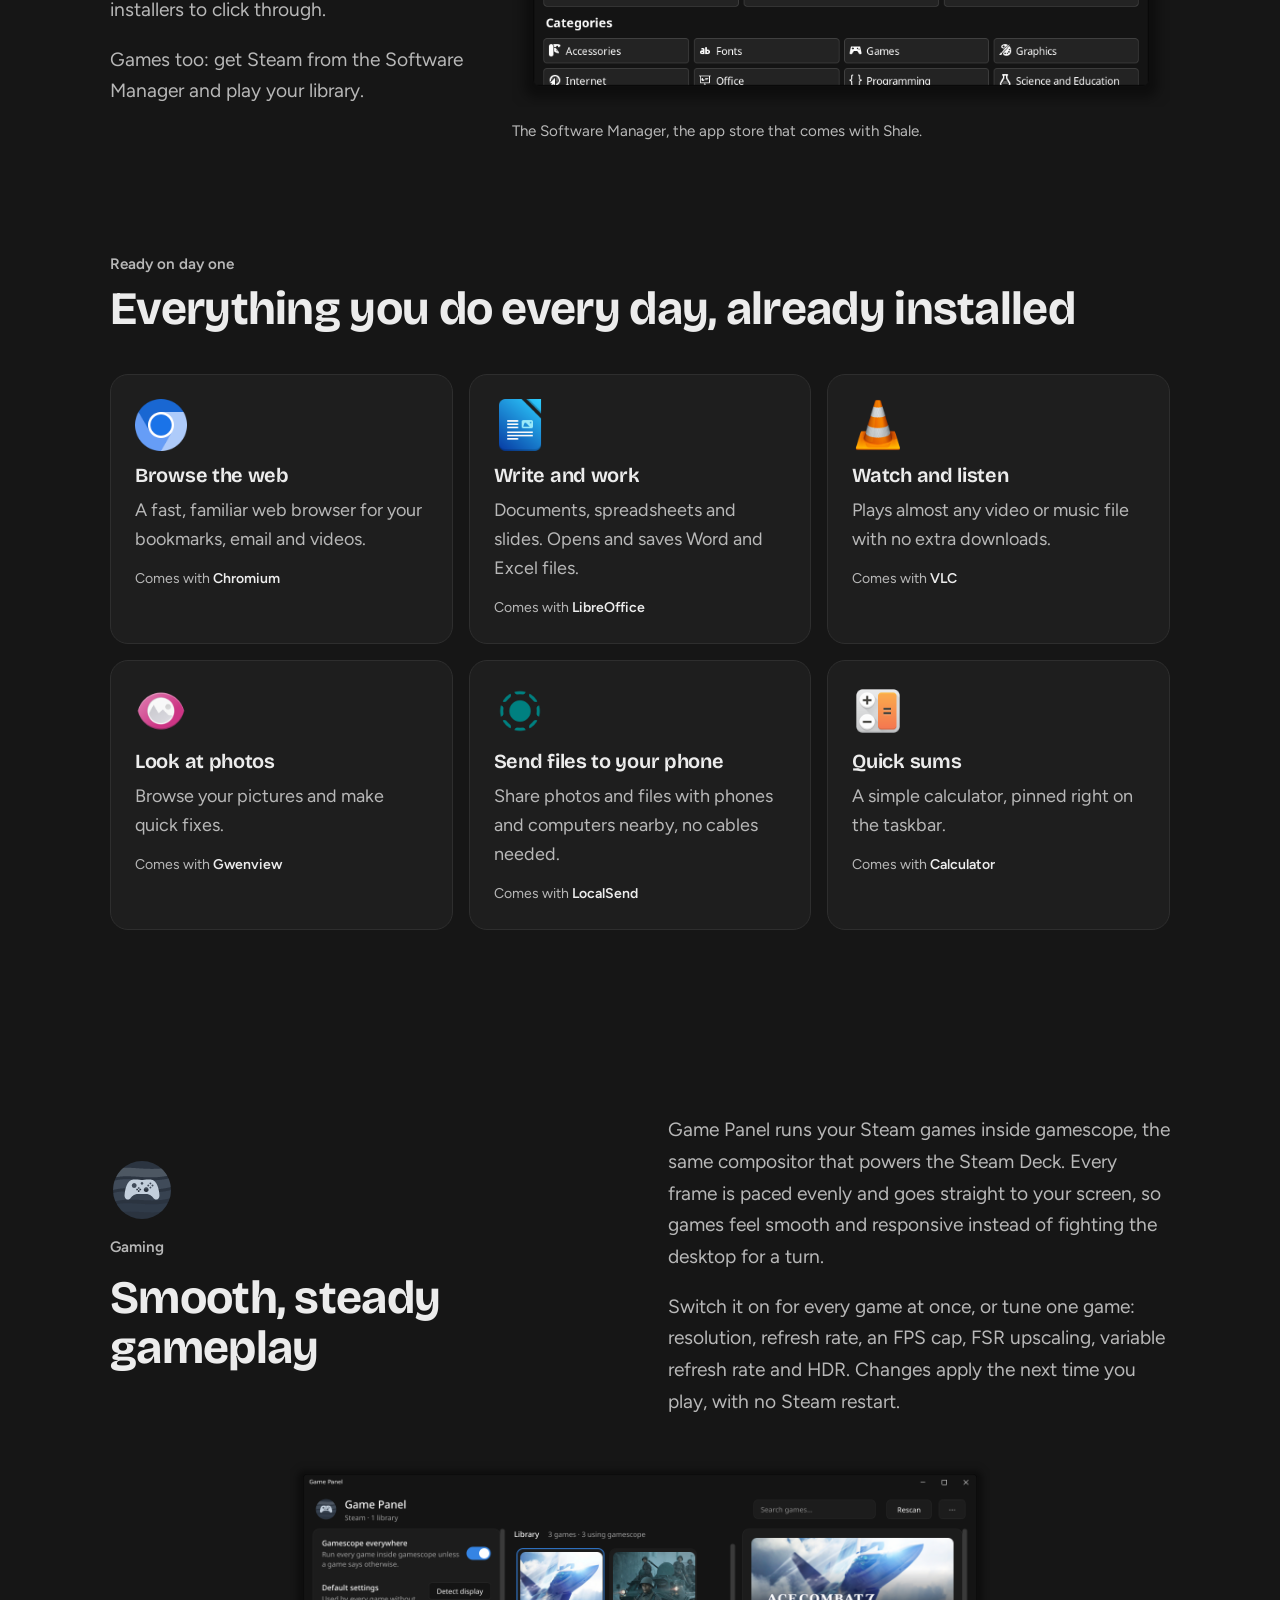
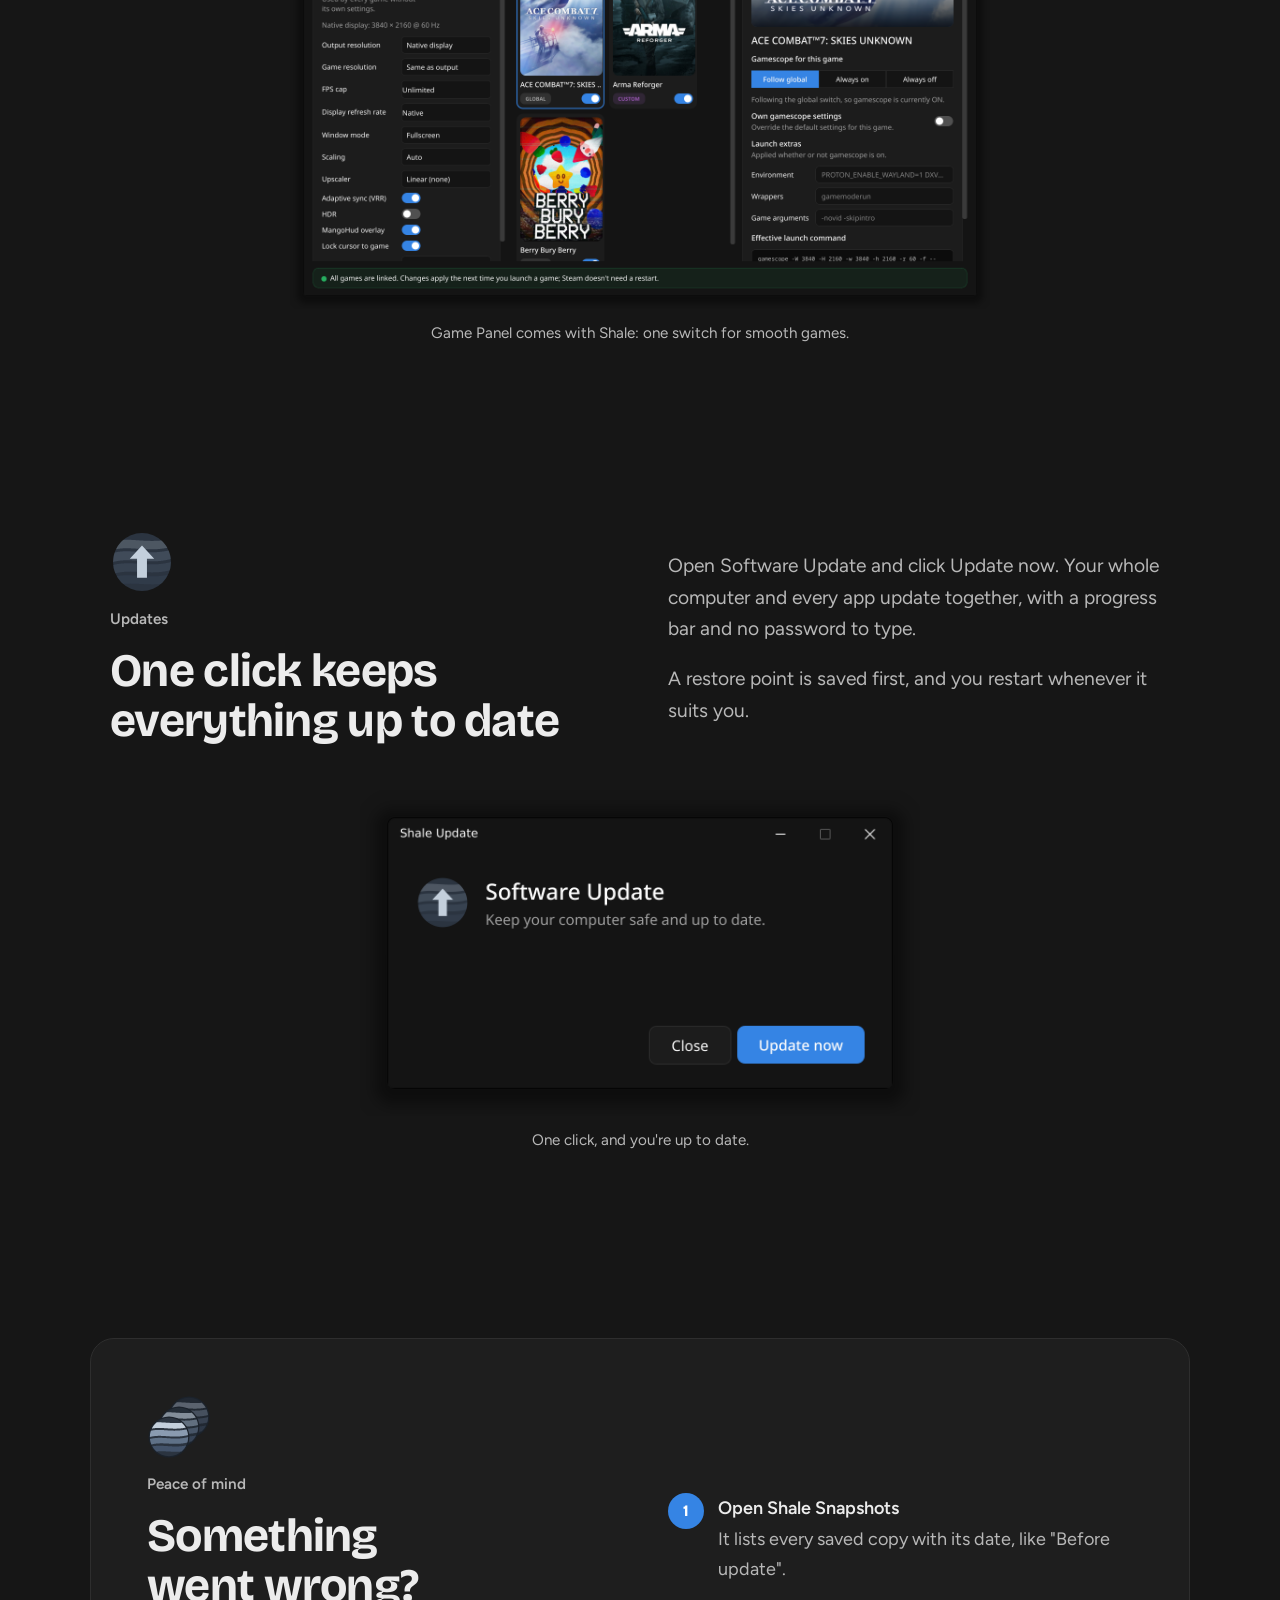
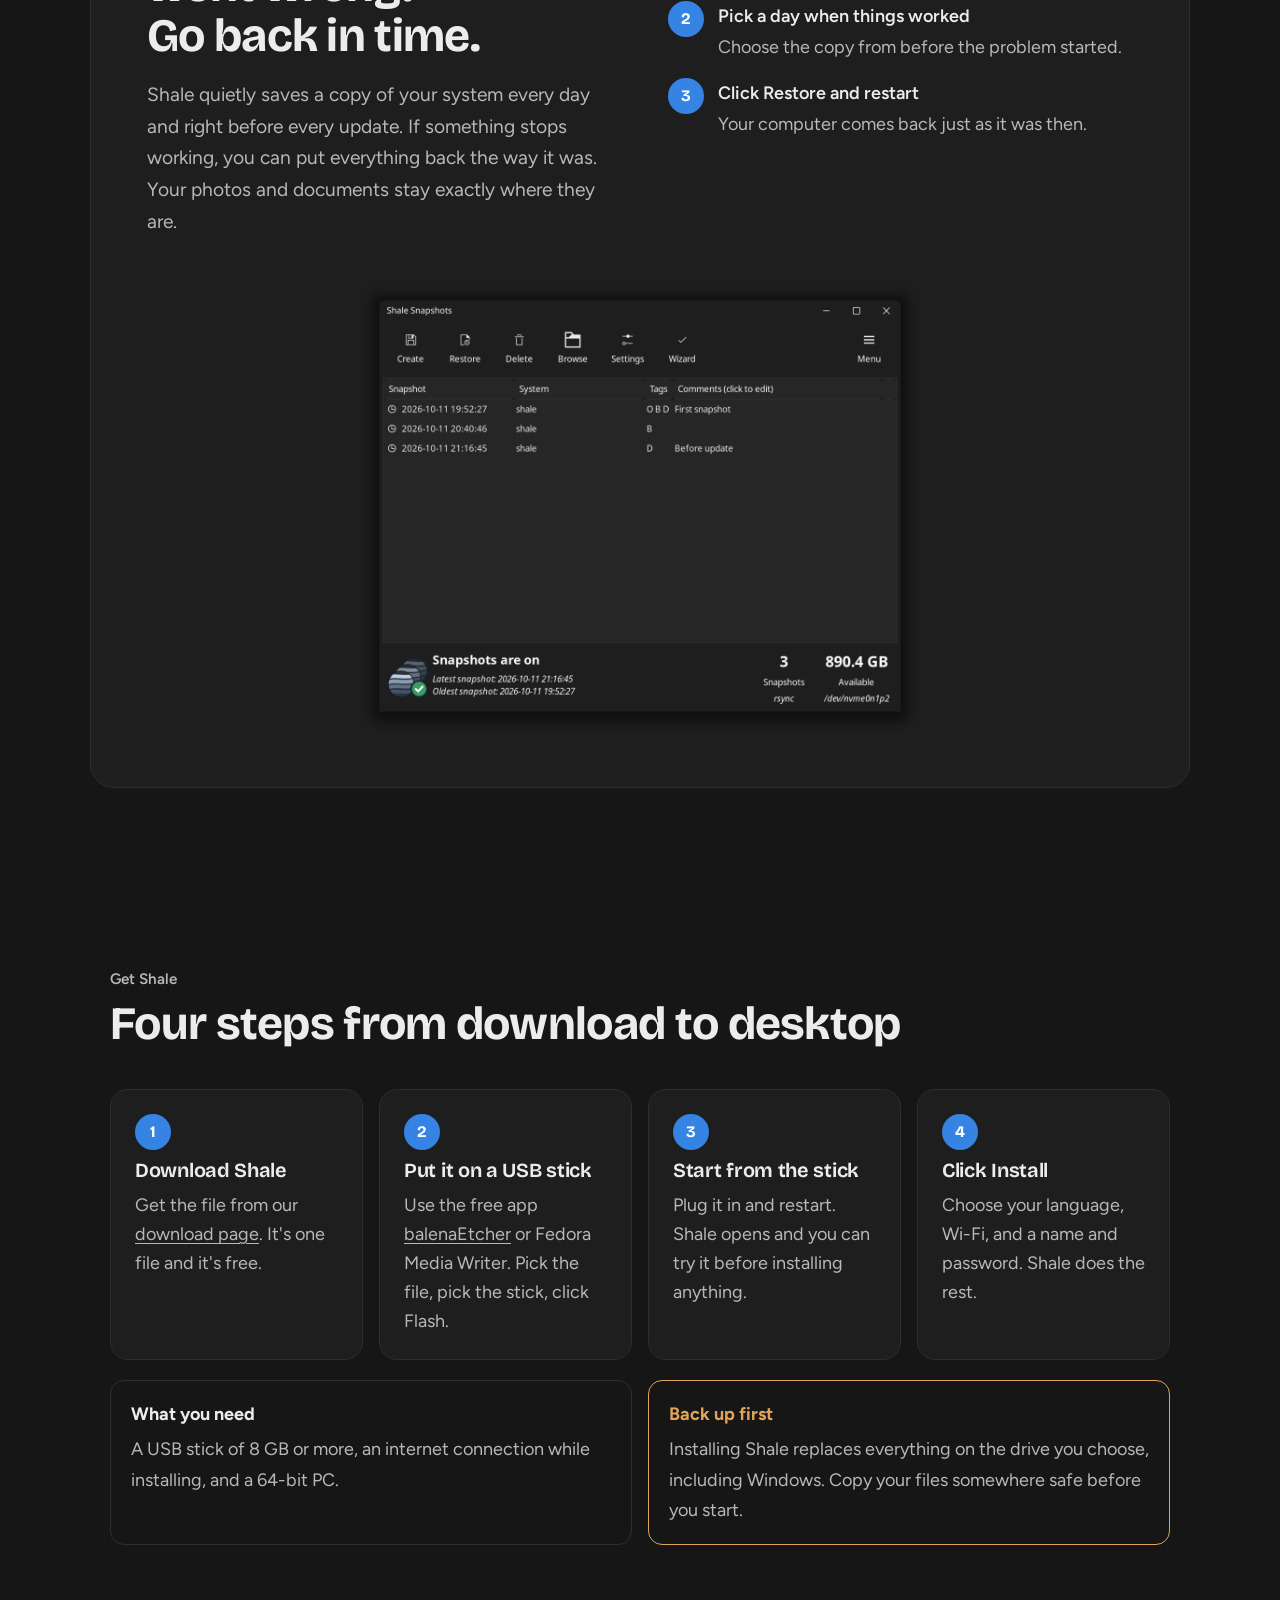
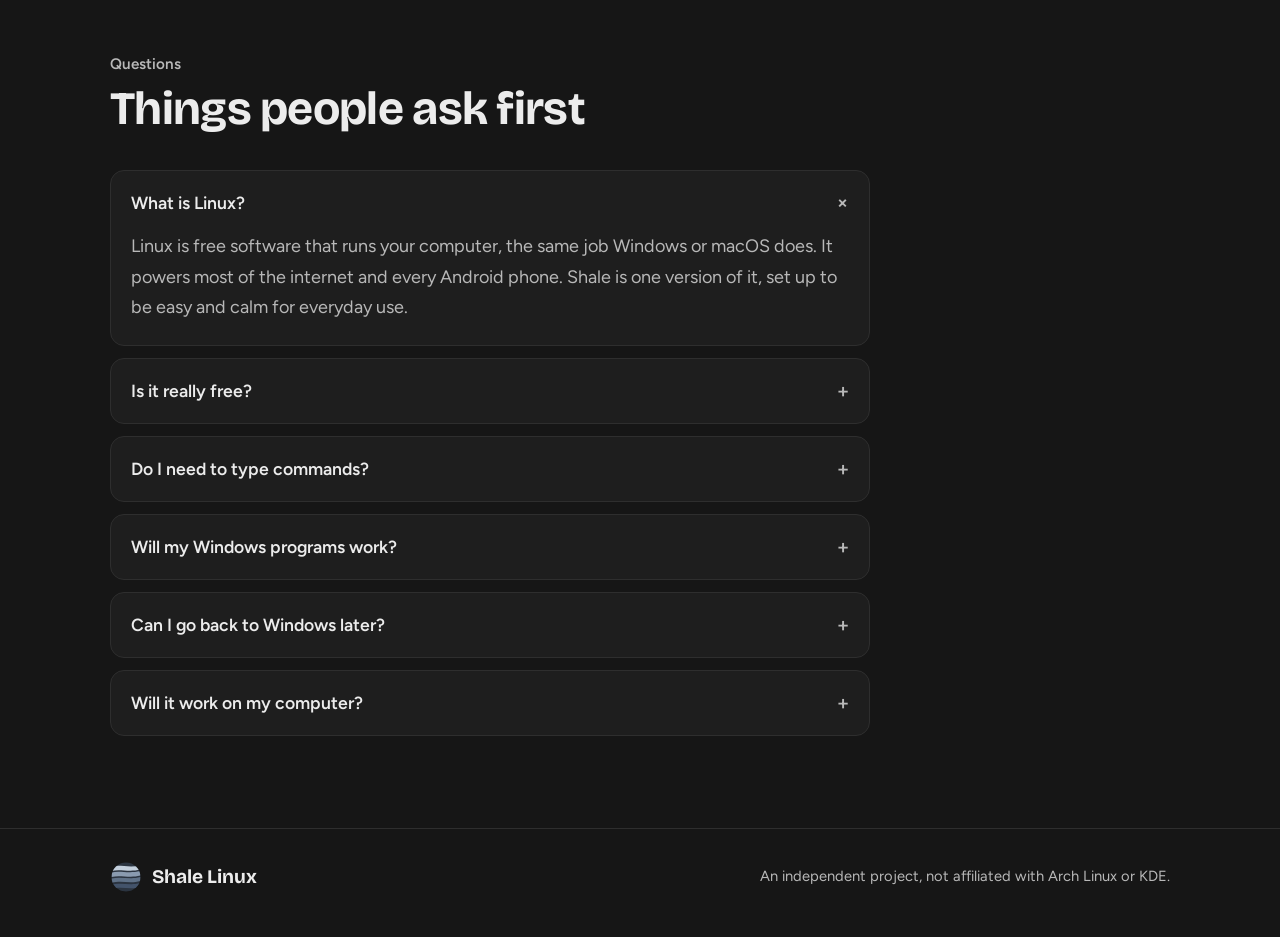
==== commit 9f5ea421: "Website: Gaming section after the apps Shale comes with, before updates Co-Authored-By: Claude Opus " ====
--- a/website/index.html
+++ b/website/index.html
@@ -287,6 +287,39 @@
     </div>
   </section>
 
+  <section class="section" style="padding-top:20px">
+    <div class="wrap">
+      <p class="kicker">Ready on day one</p>
+      <h2 style="margin-top:12px">Everything you do every day, already installed</h2>
+      <div class="everyday">
+        <div class="task">
+          <img class="ico" src="icons/chromium.png" width="52" height="52" alt="Chromium icon">
+          <h3>Browse the web</h3><p>A fast, familiar web browser for your bookmarks, email and videos.</p><p class="app">Comes with <b>Chromium</b></p>
+        </div>
+        <div class="task">
+          <img class="ico" src="icons/libreoffice.png" width="52" height="52" alt="LibreOffice Writer icon">
+          <h3>Write and work</h3><p>Documents, spreadsheets and slides. Opens and saves Word and Excel files.</p><p class="app">Comes with <b>LibreOffice</b></p>
+        </div>
+        <div class="task">
+          <img class="ico" src="icons/vlc.png" width="52" height="52" alt="VLC icon">
+          <h3>Watch and listen</h3><p>Plays almost any video or music file with no extra downloads.</p><p class="app">Comes with <b>VLC</b></p>
+        </div>
+        <div class="task">
+          <img class="ico" src="icons/gwenview.png" width="52" height="52" alt="Gwenview icon">
+          <h3>Look at photos</h3><p>Browse your pictures and make quick fixes.</p><p class="app">Comes with <b>Gwenview</b></p>
+        </div>
+        <div class="task">
+          <img class="ico" src="icons/localsend.png" width="52" height="52" alt="LocalSend icon">
+          <h3>Send files to your phone</h3><p>Share photos and files with phones and computers nearby, no cables needed.</p><p class="app">Comes with <b>LocalSend</b></p>
+        </div>
+        <div class="task">
+          <img class="ico" src="icons/calculator.png" width="52" height="52" alt="Calculator icon">
+          <h3>Quick sums</h3><p>A simple calculator, pinned right on the taskbar.</p><p class="app">Comes with <b>Calculator</b></p>
+        </div>
+      </div>
+    </div>
+  </section>
+
   <section class="section" id="games">
     <div class="wrap">
       <div class="split">
@@ -301,39 +334,6 @@
         </div>
       </div>
       <figure class="solo wide"><img class="shot" src="game-panel.png?v=2026-10-15b" width="2992" height="1912" alt="Game Panel with gamescope switched on for every game, showing ACE COMBAT 7, Arma Reforger and Berry Bury Berry, and the settings for one game"><figcaption class="caption">Game Panel comes with Shale: one switch for smooth games.</figcaption></figure>
-    </div>
-  </section>
-
-  <section class="section" style="padding-top:20px">
-    <div class="wrap">
-      <p class="kicker">Ready on day one</p>
-      <h2 style="margin-top:12px">Everything you do every day, already installed</h2>
-      <div class="everyday">
-        <div class="task">
-          <img class="ico" src="icons/chromium.png" width="52" height="52" alt="Chromium icon">
-          <h3>Browse the web</h3><p>A fast, familiar web browser for your bookmarks, email and videos.</p><p class="app">Comes with <b>Chromium</b></p>
-        </div>
-        <div class="task">
-          <img class="ico" src="icons/libreoffice.png" width="52" height="52" alt="LibreOffice Writer icon">
-          <h3>Write and work</h3><p>Documents, spreadsheets and slides. Opens and saves Word and Excel files.</p><p class="app">Comes with <b>LibreOffice</b></p>
-        </div>
-        <div class="task">
-          <img class="ico" src="icons/vlc.png" width="52" height="52" alt="VLC icon">
-          <h3>Watch and listen</h3><p>Plays almost any video or music file with no extra downloads.</p><p class="app">Comes with <b>VLC</b></p>
-        </div>
-        <div class="task">
-          <img class="ico" src="icons/gwenview.png" width="52" height="52" alt="Gwenview icon">
-          <h3>Look at photos</h3><p>Browse your pictures and make quick fixes.</p><p class="app">Comes with <b>Gwenview</b></p>
-        </div>
-        <div class="task">
-          <img class="ico" src="icons/localsend.png" width="52" height="52" alt="LocalSend icon">
-          <h3>Send files to your phone</h3><p>Share photos and files with phones and computers nearby, no cables needed.</p><p class="app">Comes with <b>LocalSend</b></p>
-        </div>
-        <div class="task">
-          <img class="ico" src="icons/calculator.png" width="52" height="52" alt="Calculator icon">
-          <h3>Quick sums</h3><p>A simple calculator, pinned right on the taskbar.</p><p class="app">Comes with <b>Calculator</b></p>
-        </div>
-      </div>
     </div>
   </section>
 
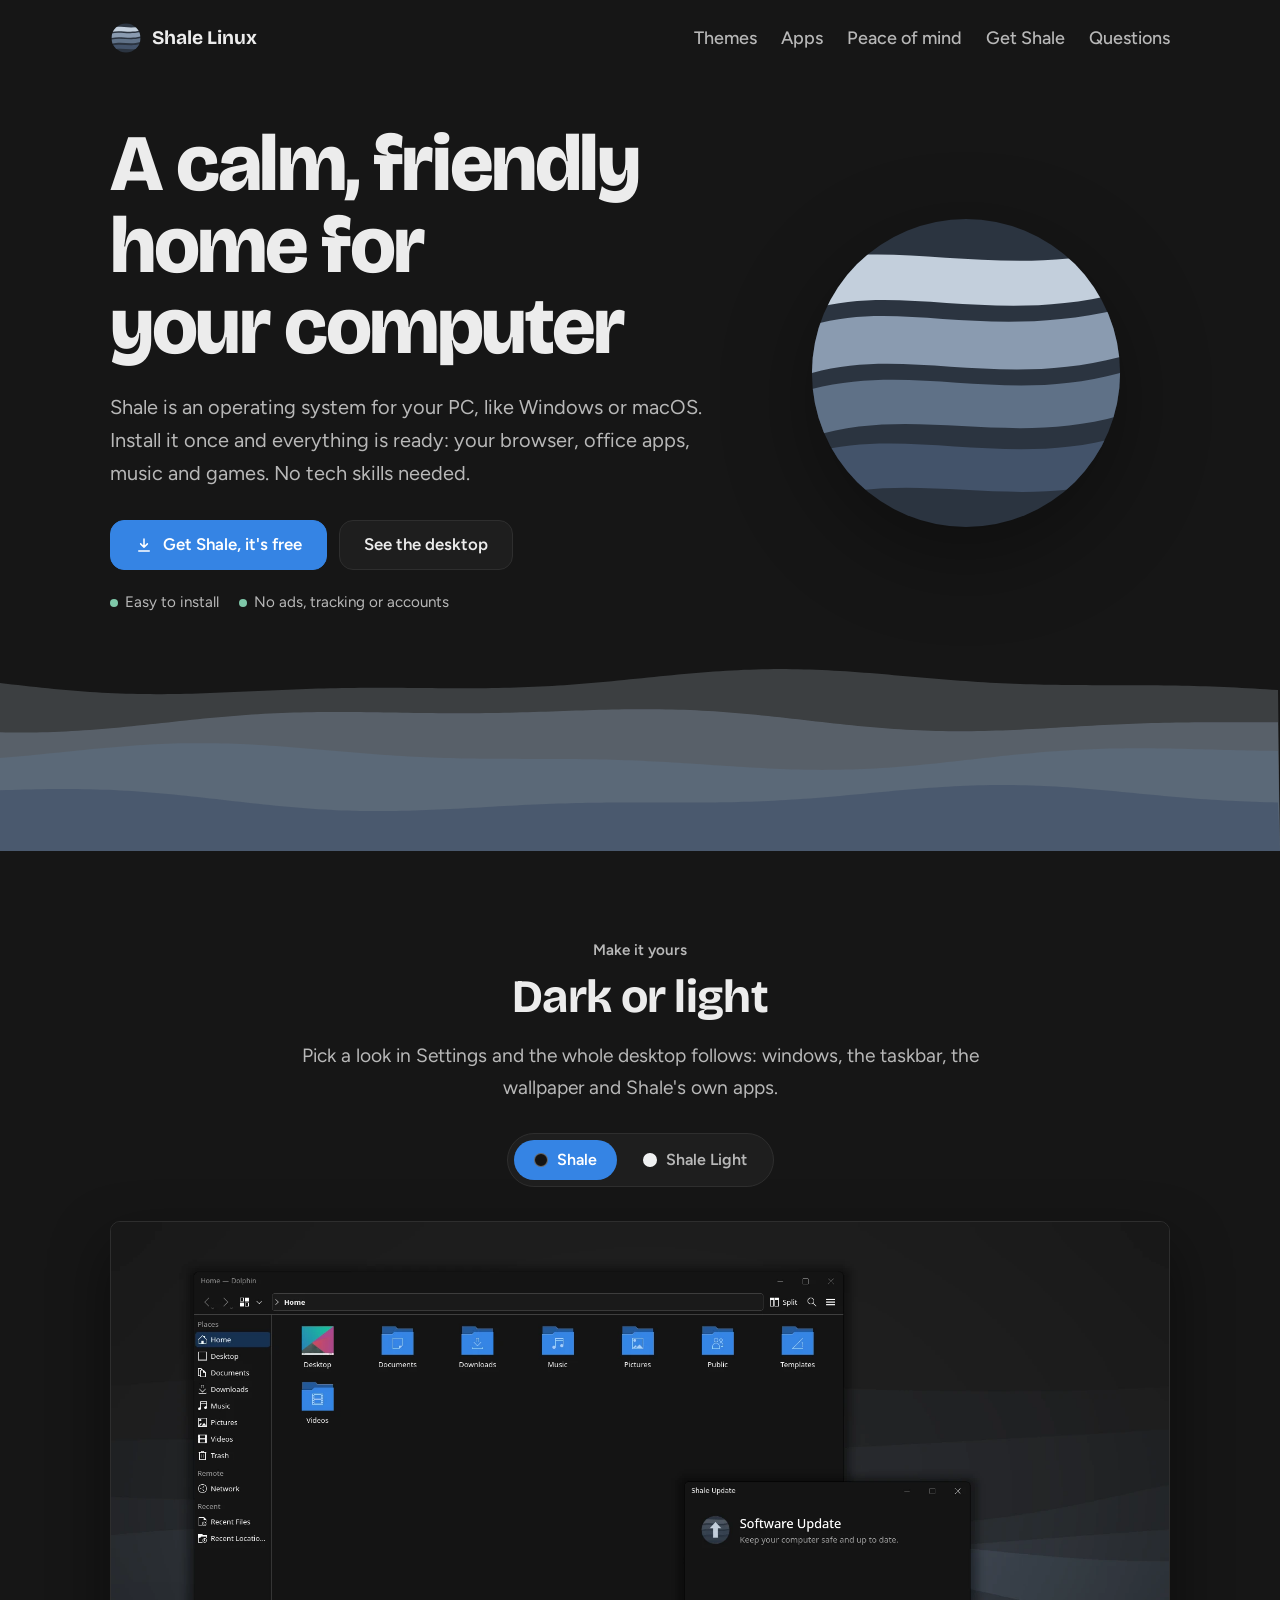
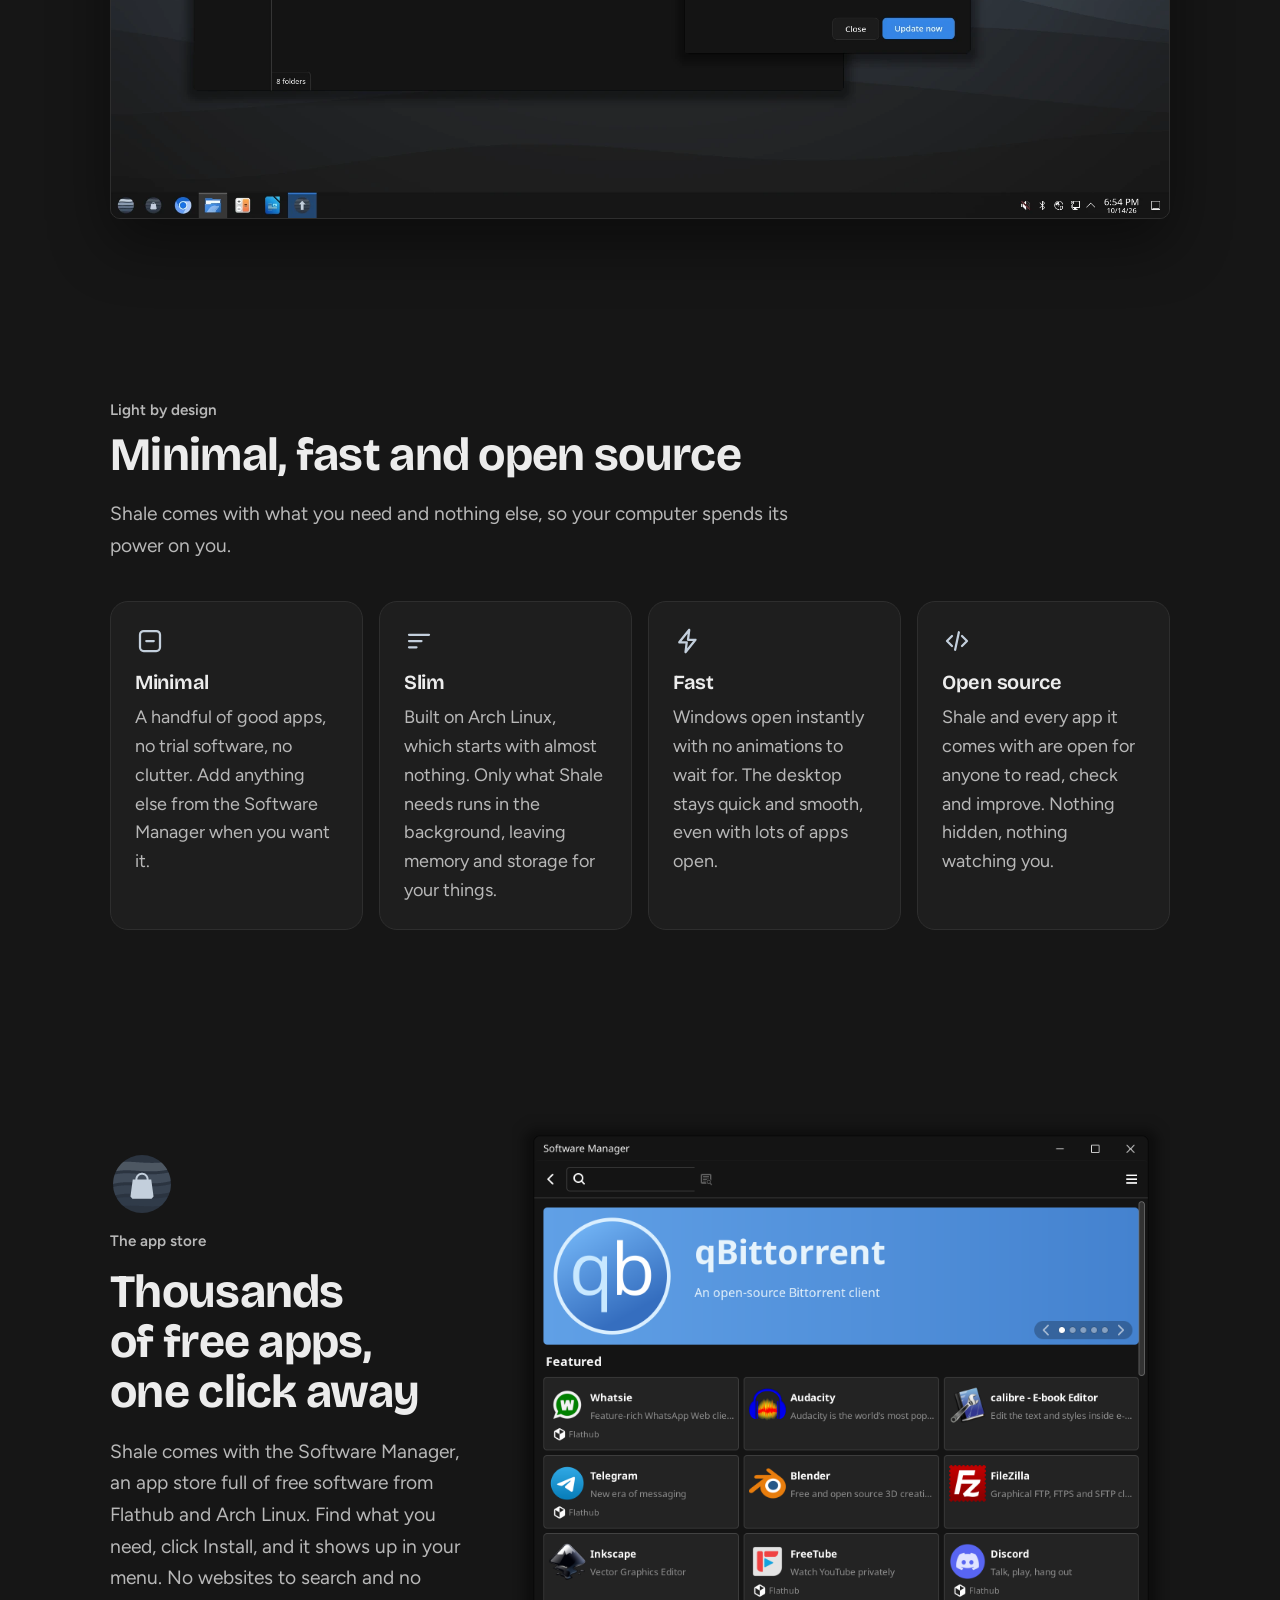
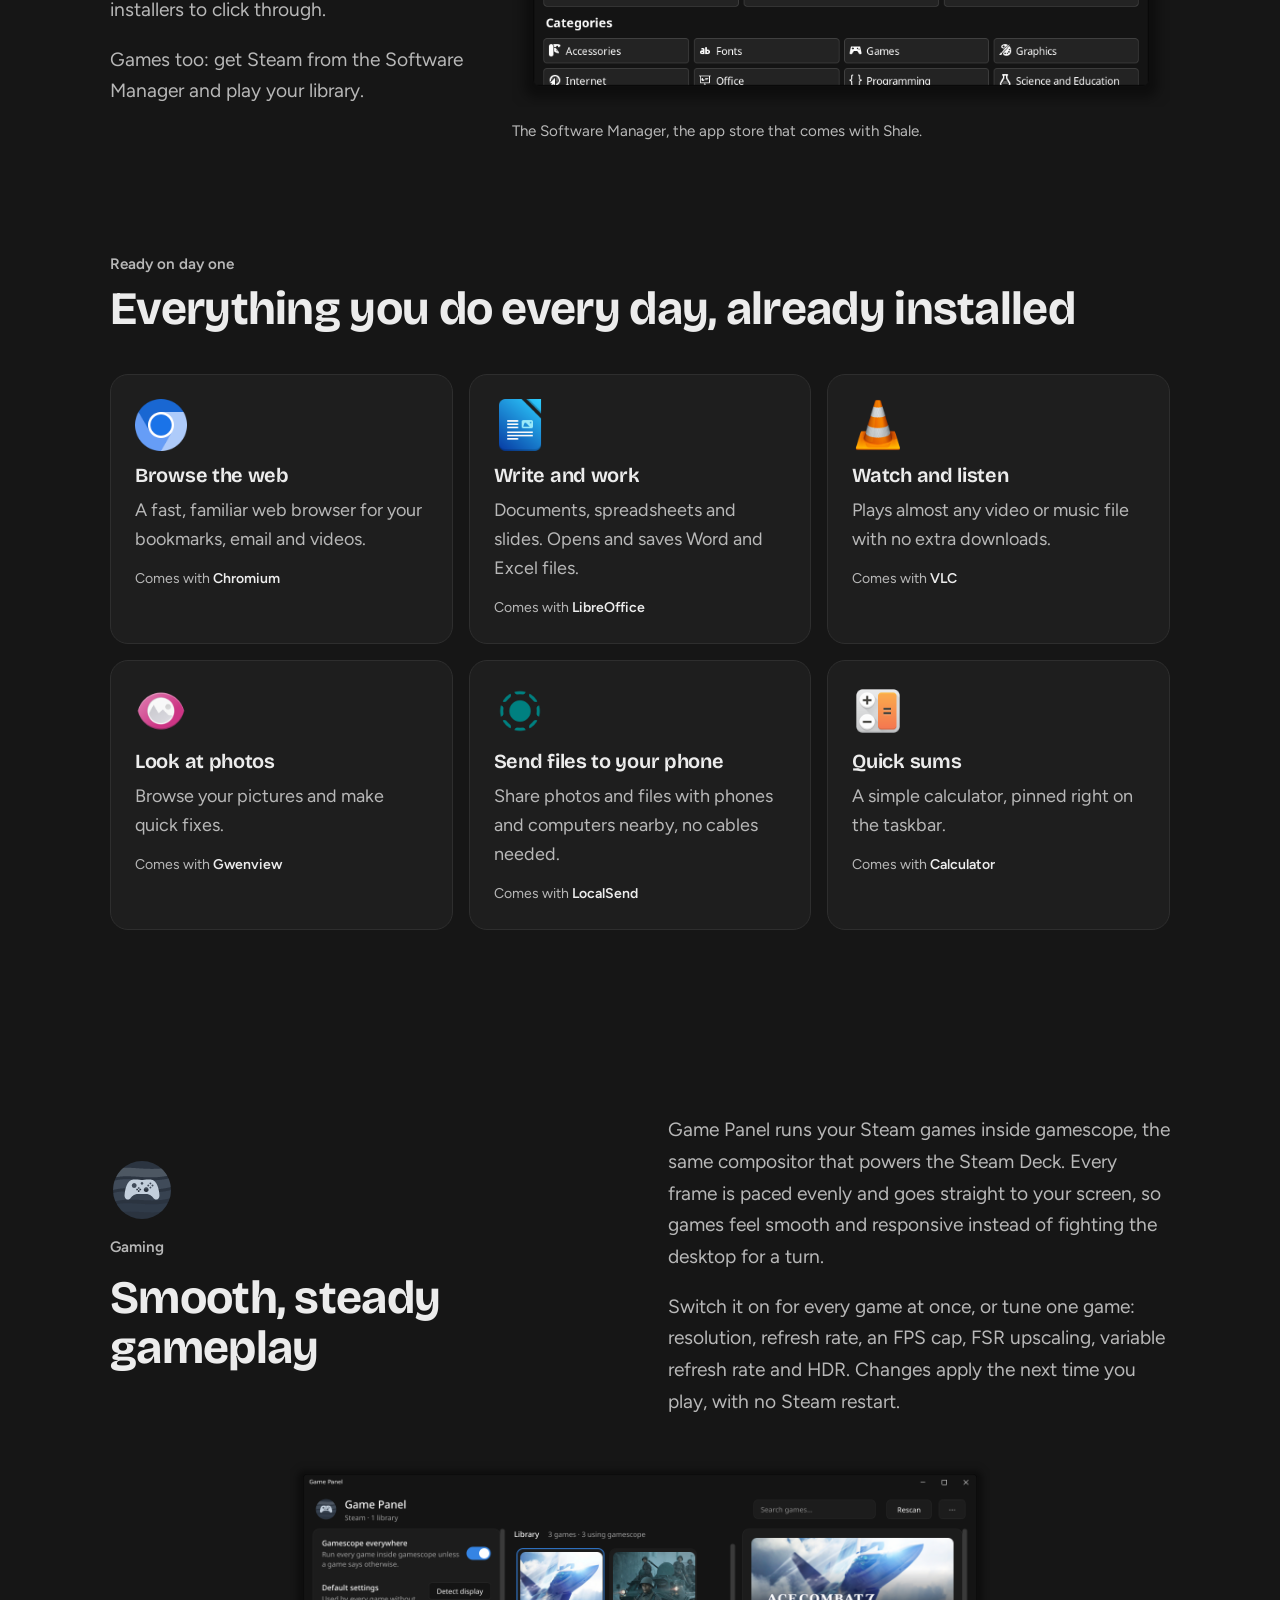
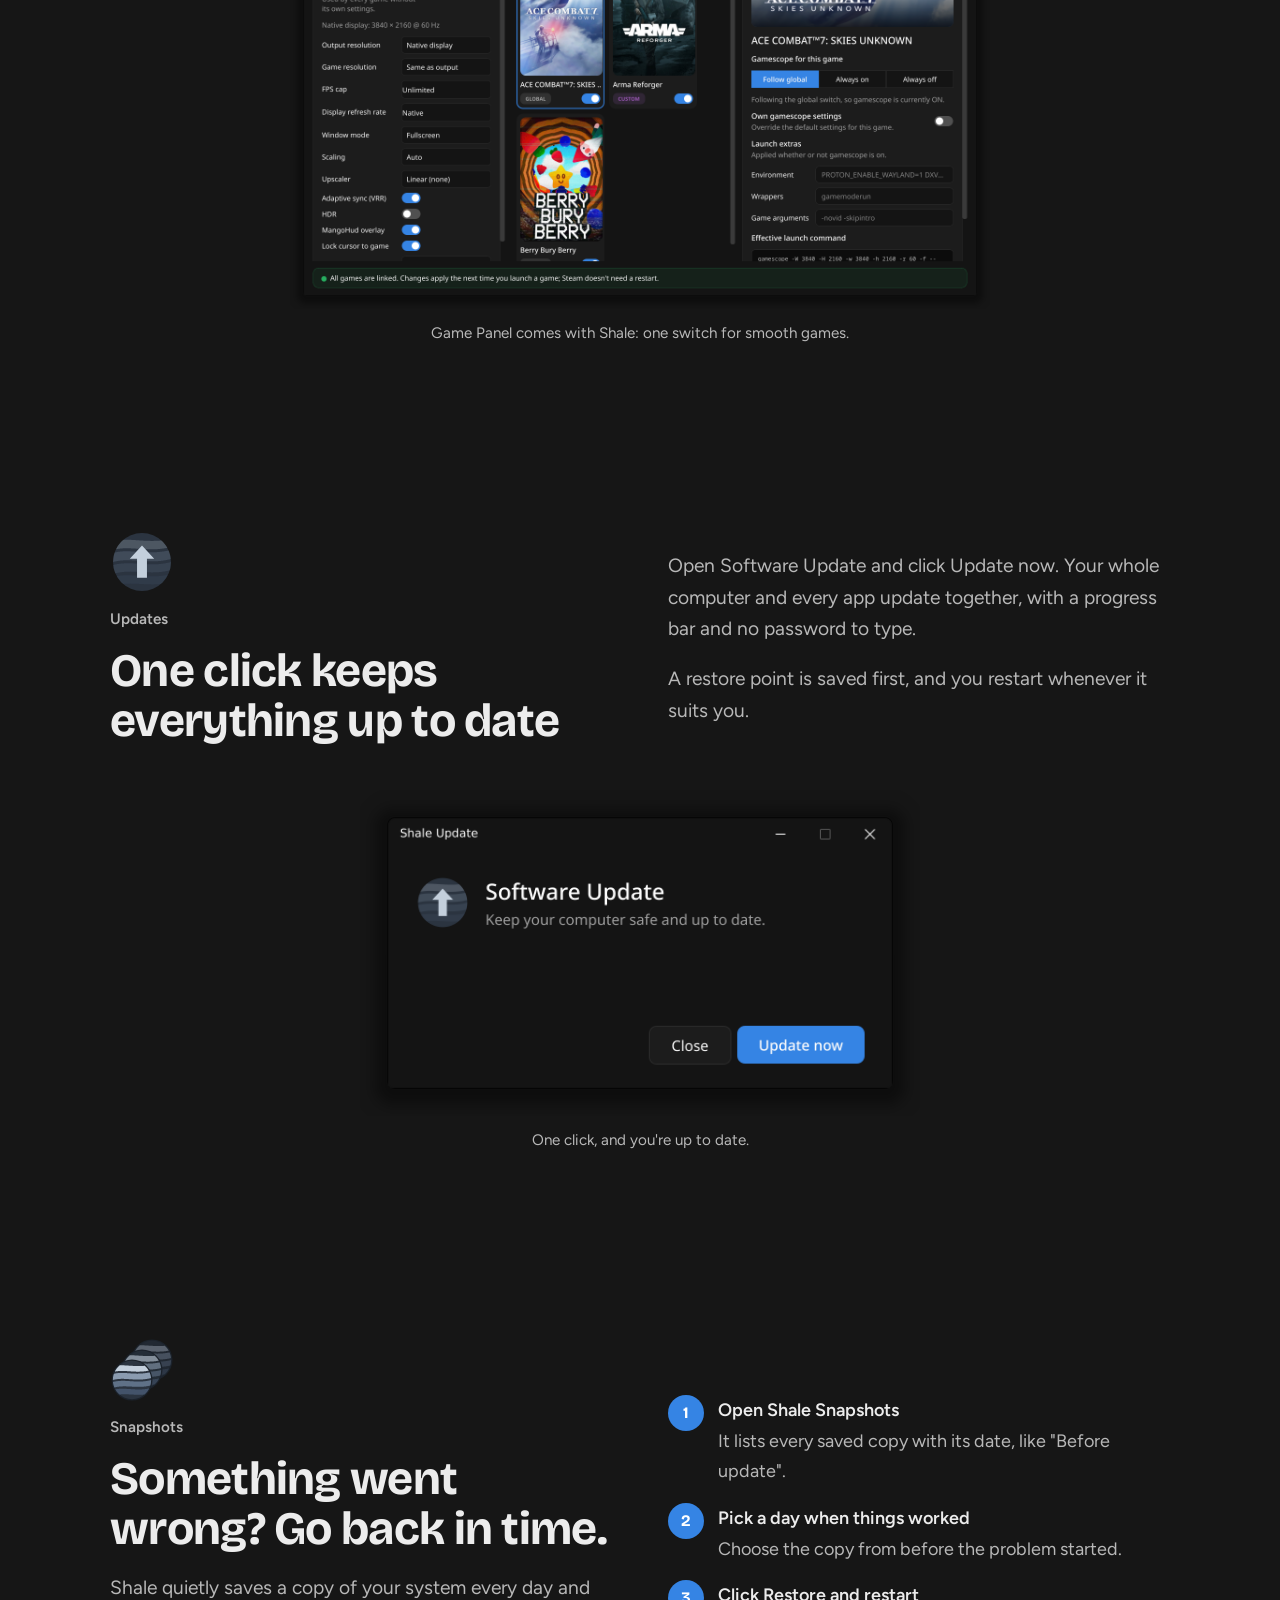
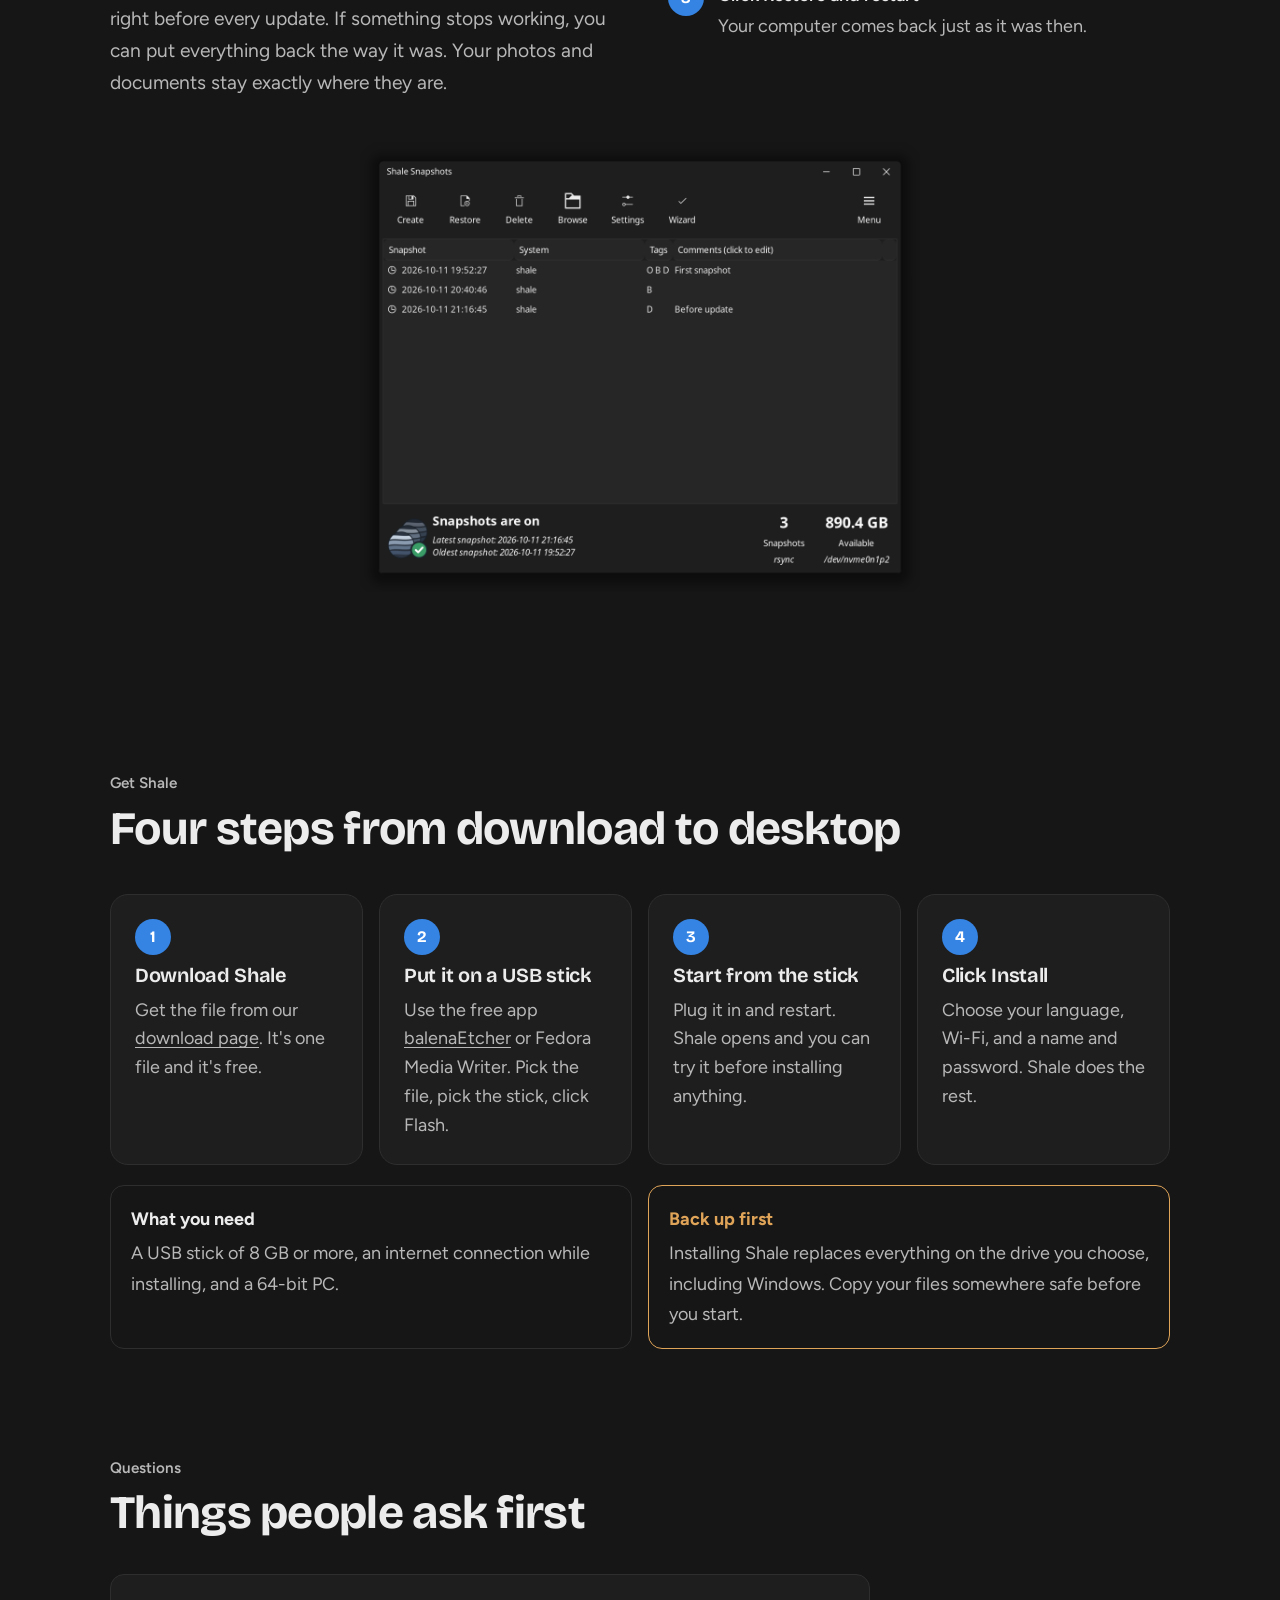
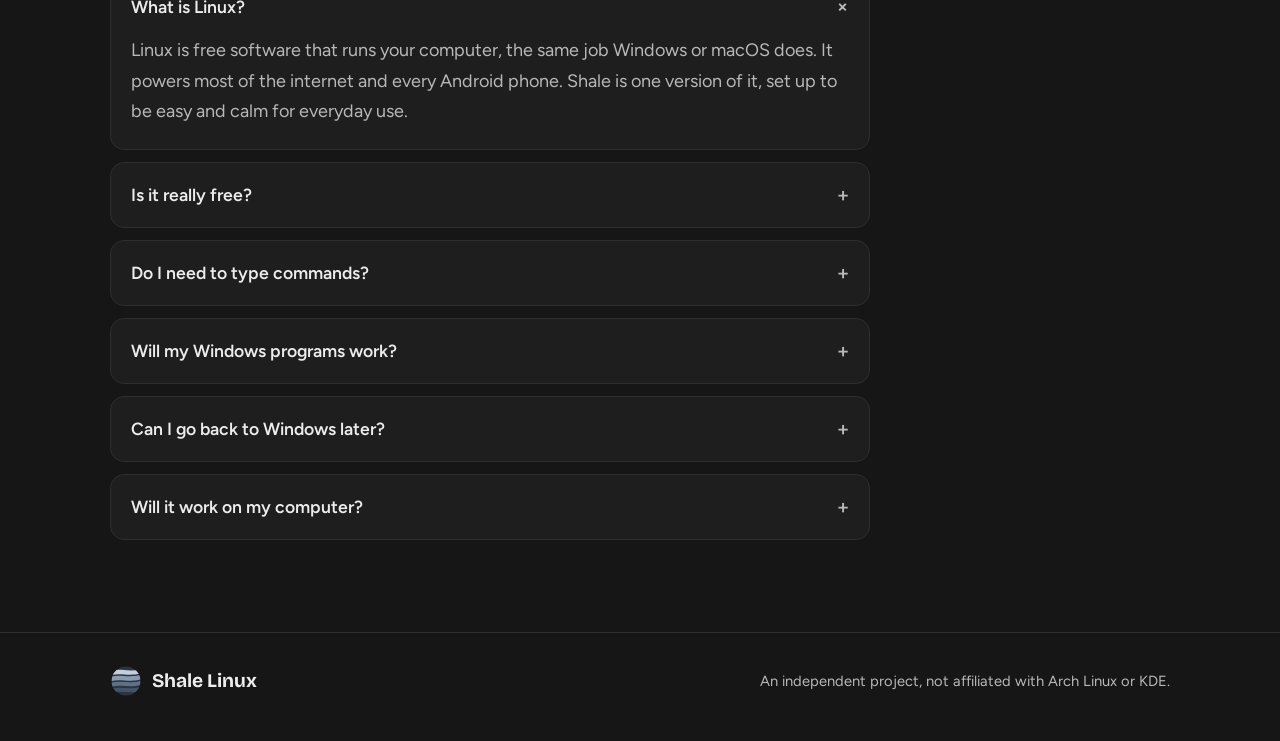
==== commit 03249222: "Website: Snapshots section without the panel border, labelled Snapshots Co-Authored-By: Claude Opus " ====
--- a/website/index.html
+++ b/website/index.html
@@ -105,7 +105,6 @@
 .task .app b { color: var(--ink); font-weight: 600; }
 
 /* undo */
-.undo { background: var(--raised); border: 1px solid var(--seam); border-radius: 24px; padding: clamp(24px, 5vw, 56px); }
 .undo-steps { display: grid; gap: 16px; list-style: none; margin: 0; padding: 0; }
 .undo-steps li { display: grid; grid-template-columns: 36px minmax(0, 1fr); gap: 14px; align-items: start; }
 .num { width: 36px; height: 36px; border-radius: 50%; display: grid; place-items: center; background: var(--blue); color: #ffffff; font: 700 1rem/1 var(--display); }
@@ -359,7 +358,7 @@
       <div class="split">
         <div class="stack">
           <img class="app-ico" src="icons/shale-snapshots.svg" width="64" height="64" alt="Shale Snapshots icon">
-          <p class="kicker">Peace of mind</p>
+          <p class="kicker">Snapshots</p>
           <h2>Something went wrong? Go back in time.</h2>
           <p class="lede">Shale quietly saves a copy of your system every day and right before every update. If something stops working, you can put everything back the way it was. Your photos and documents stay exactly where they are.</p>
         </div>
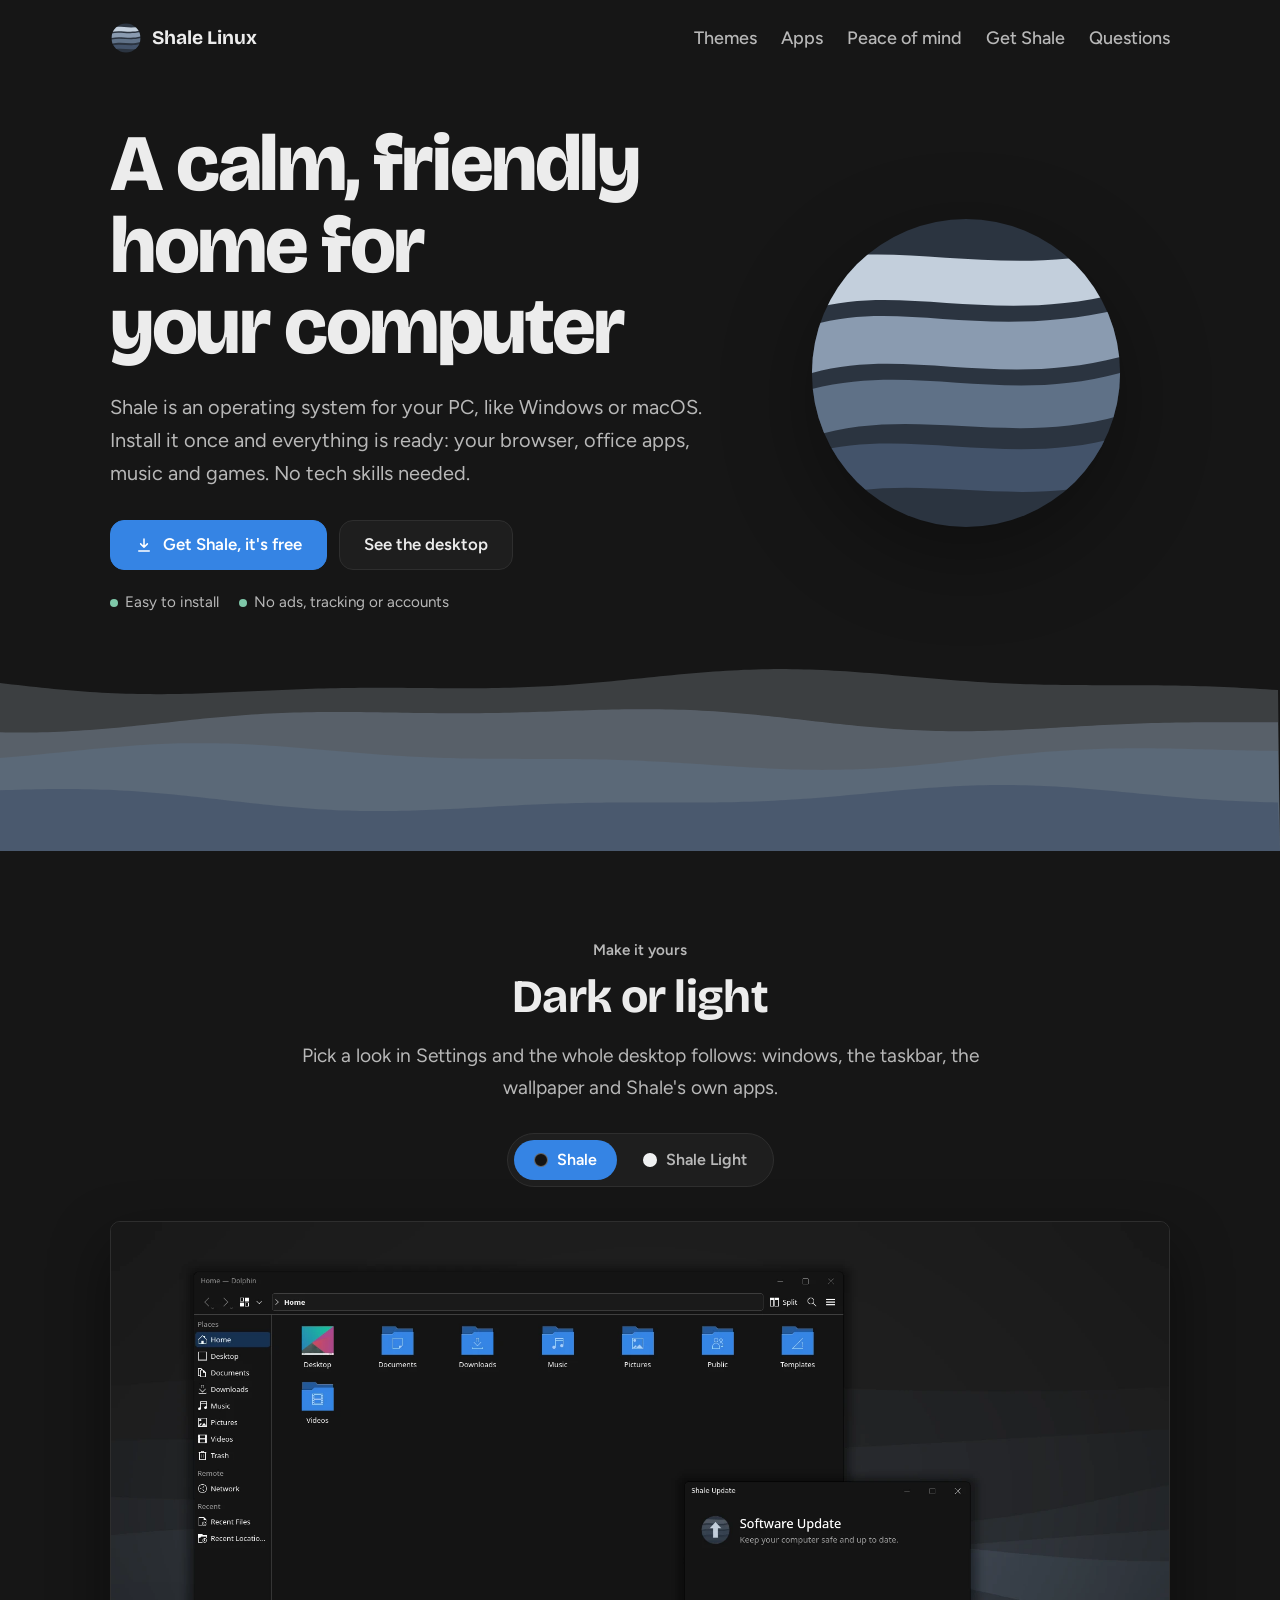
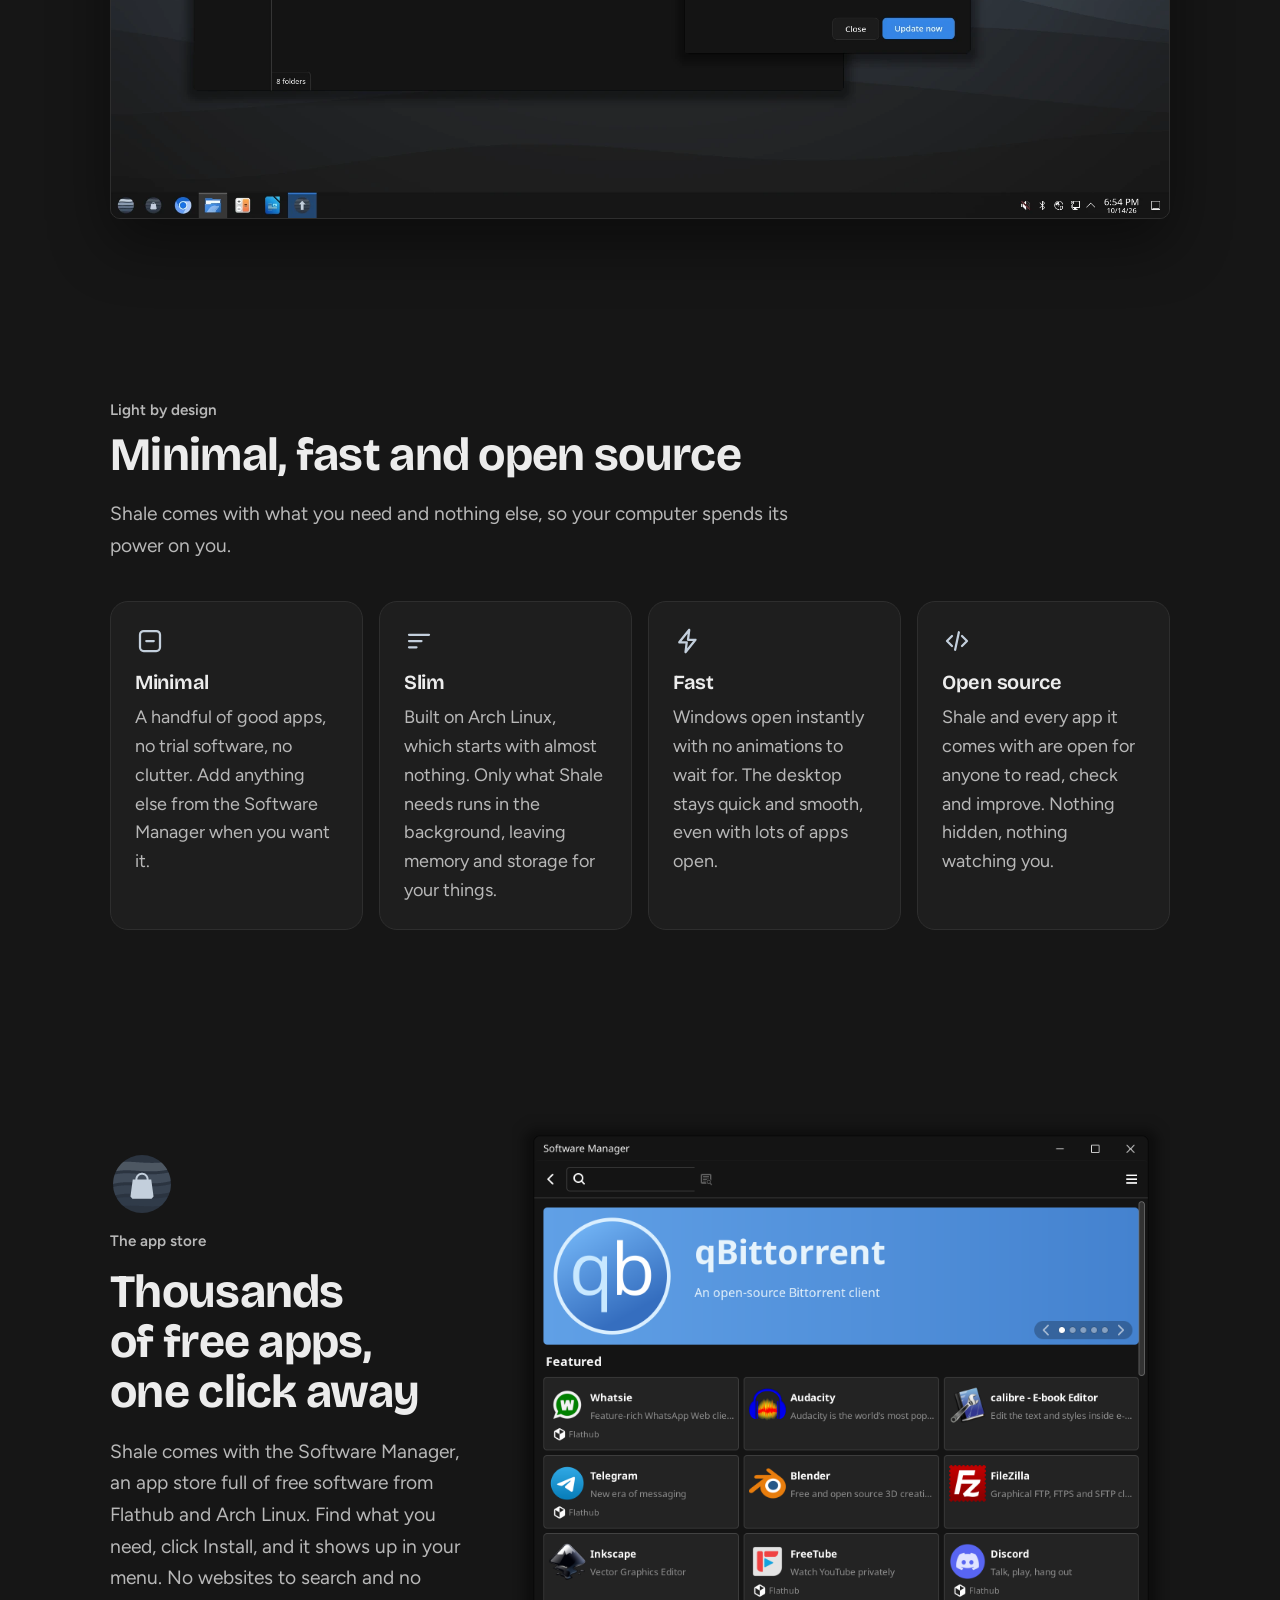
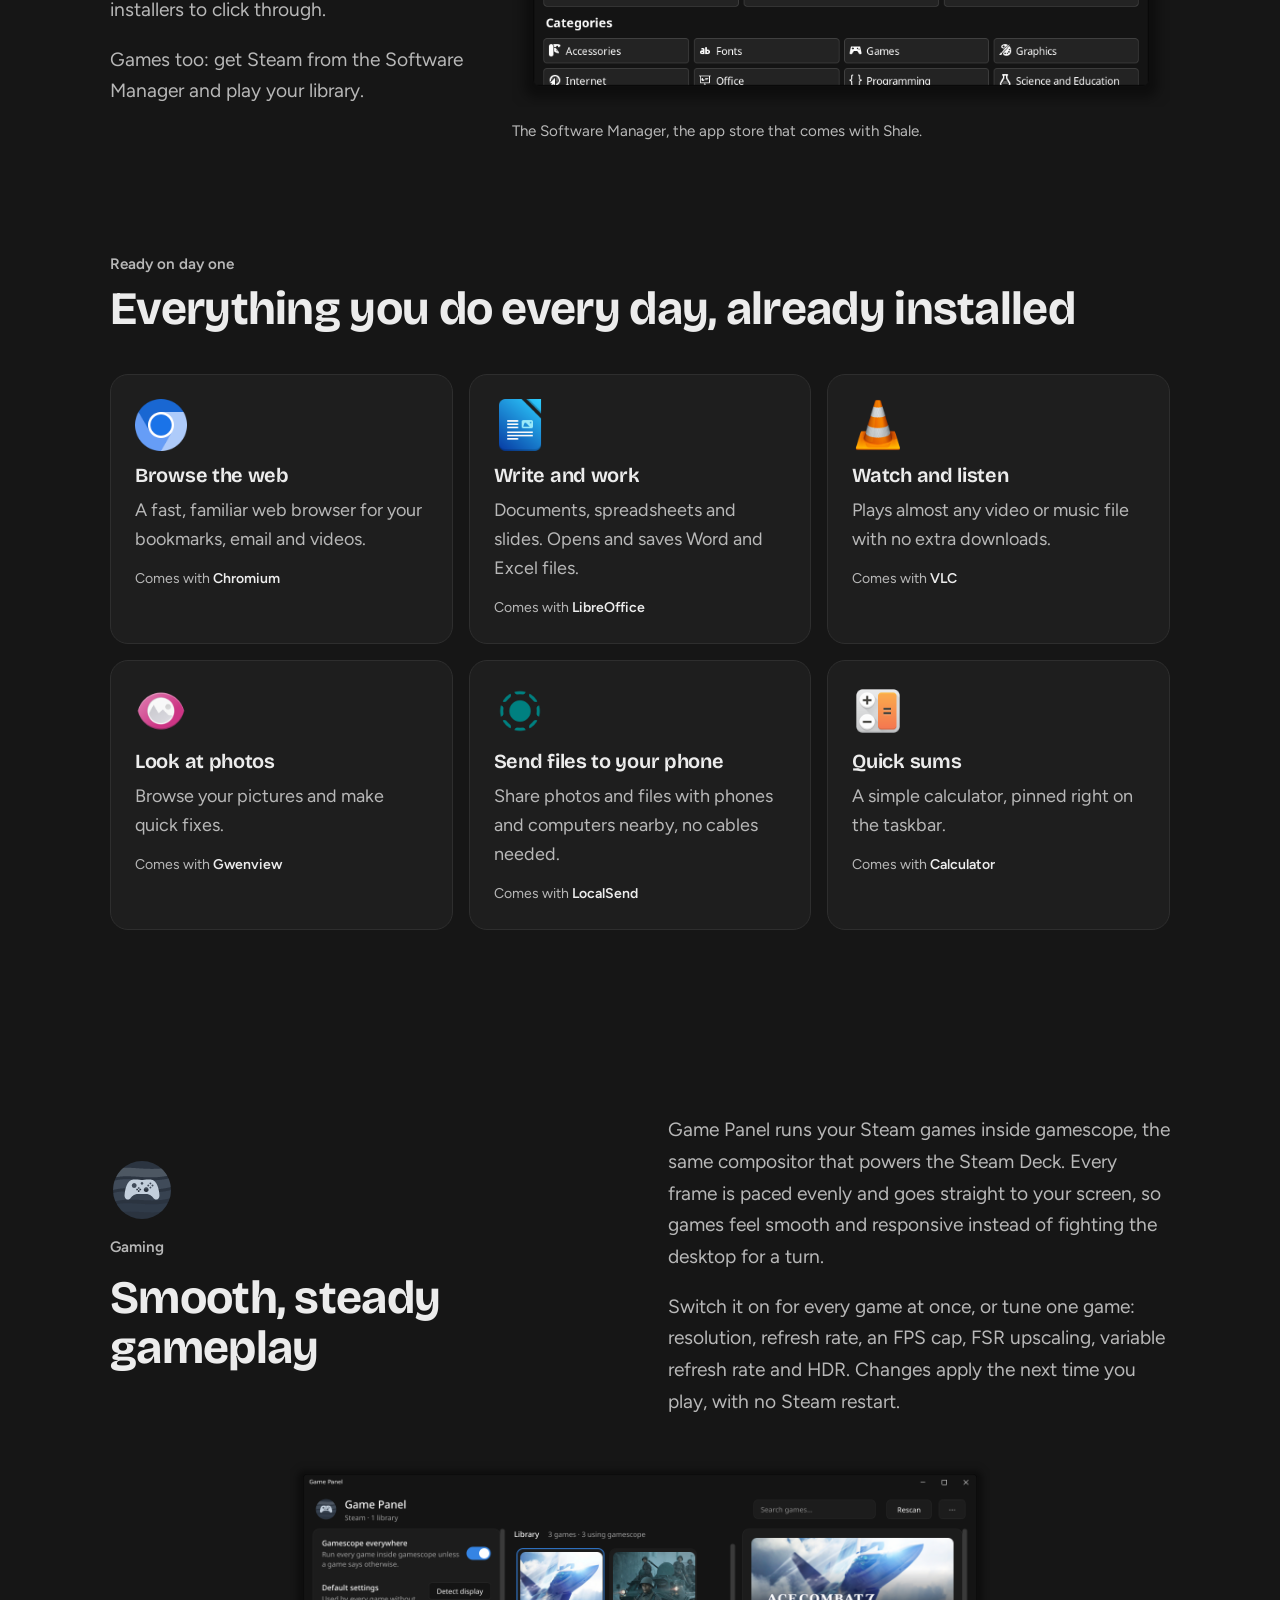
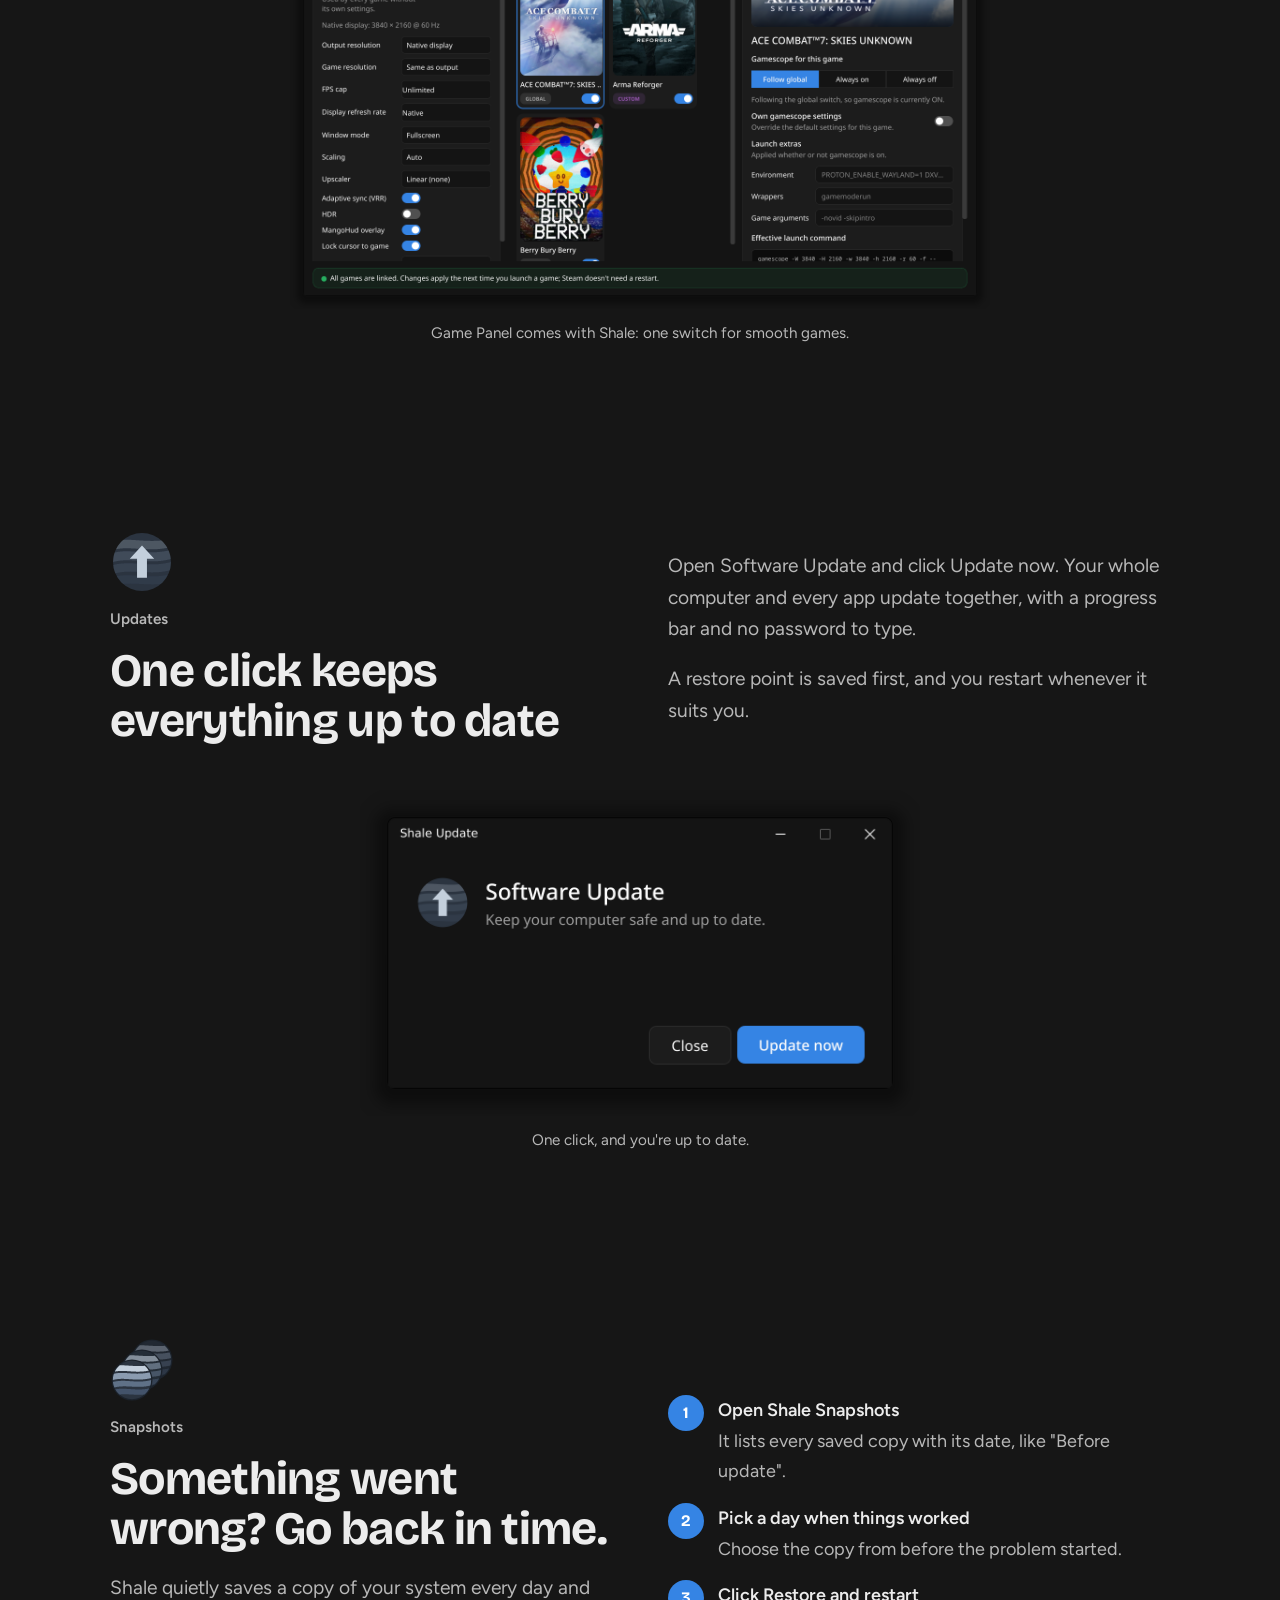
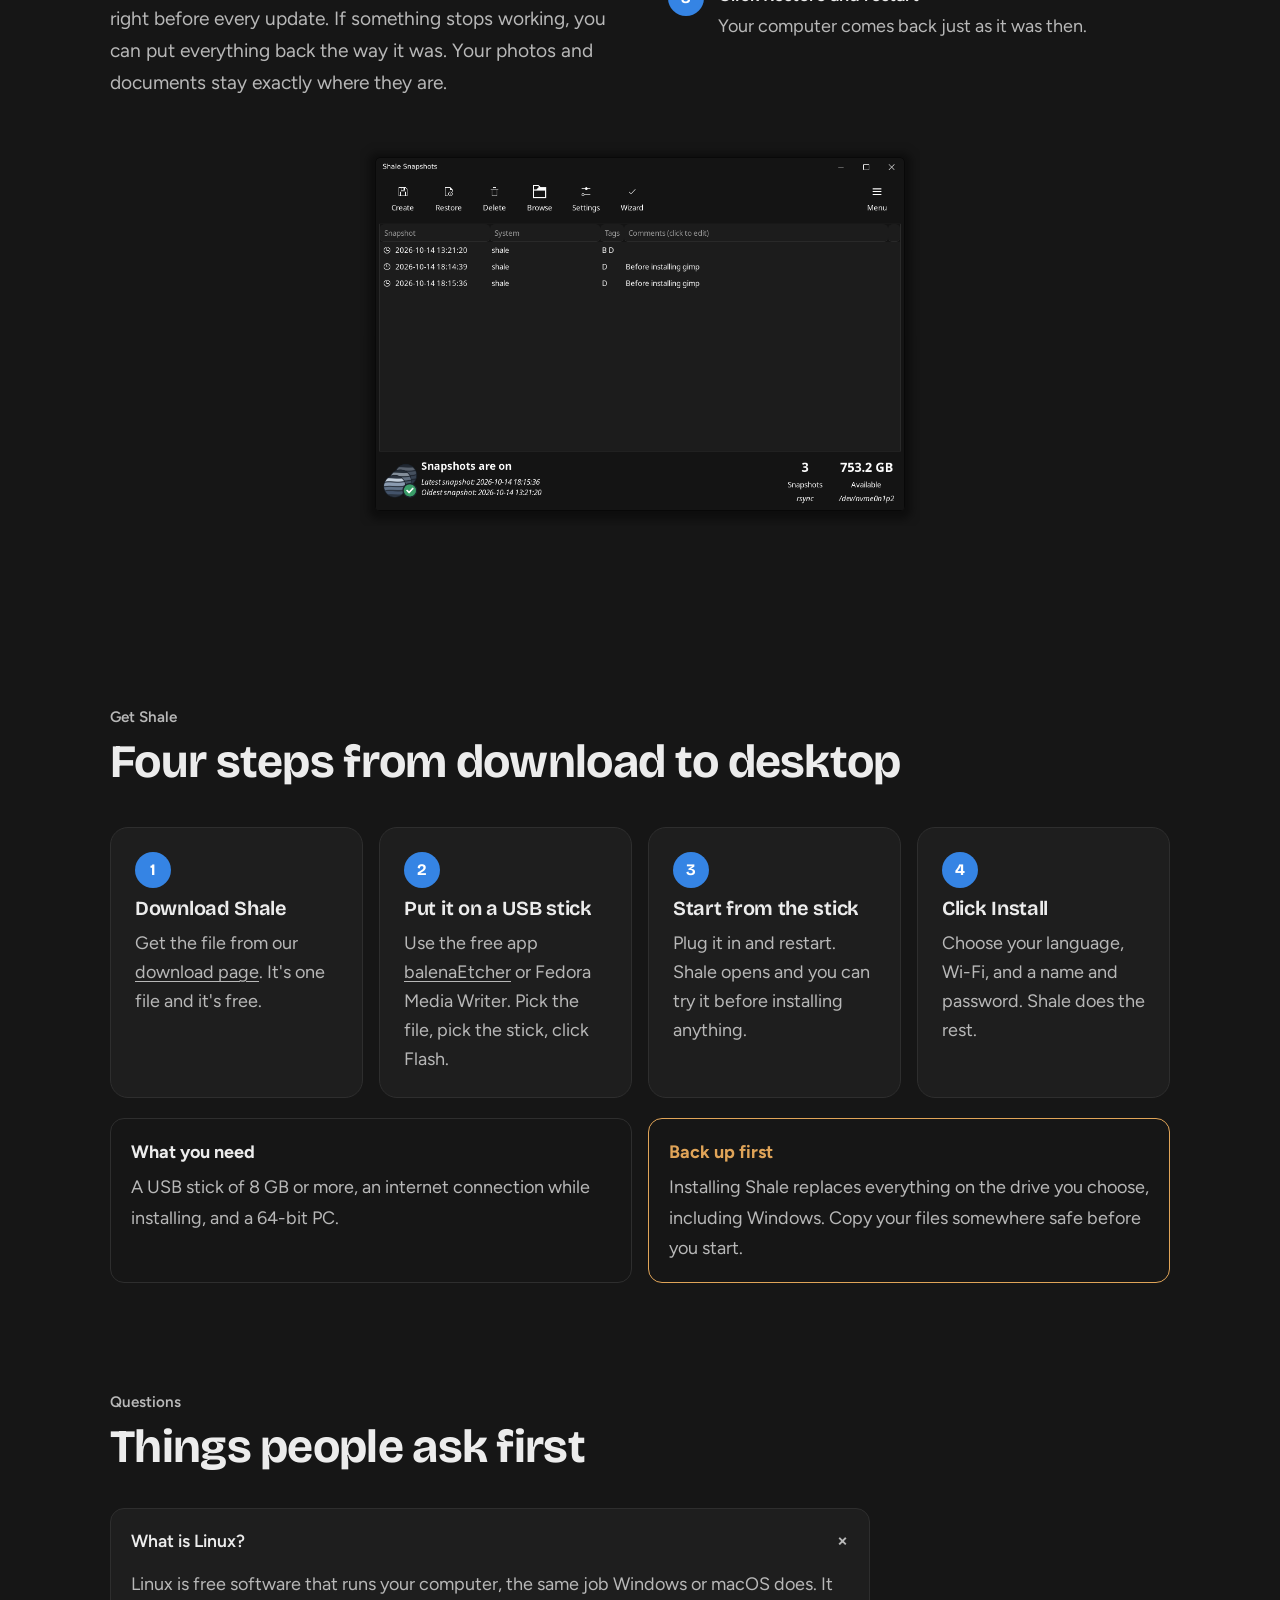
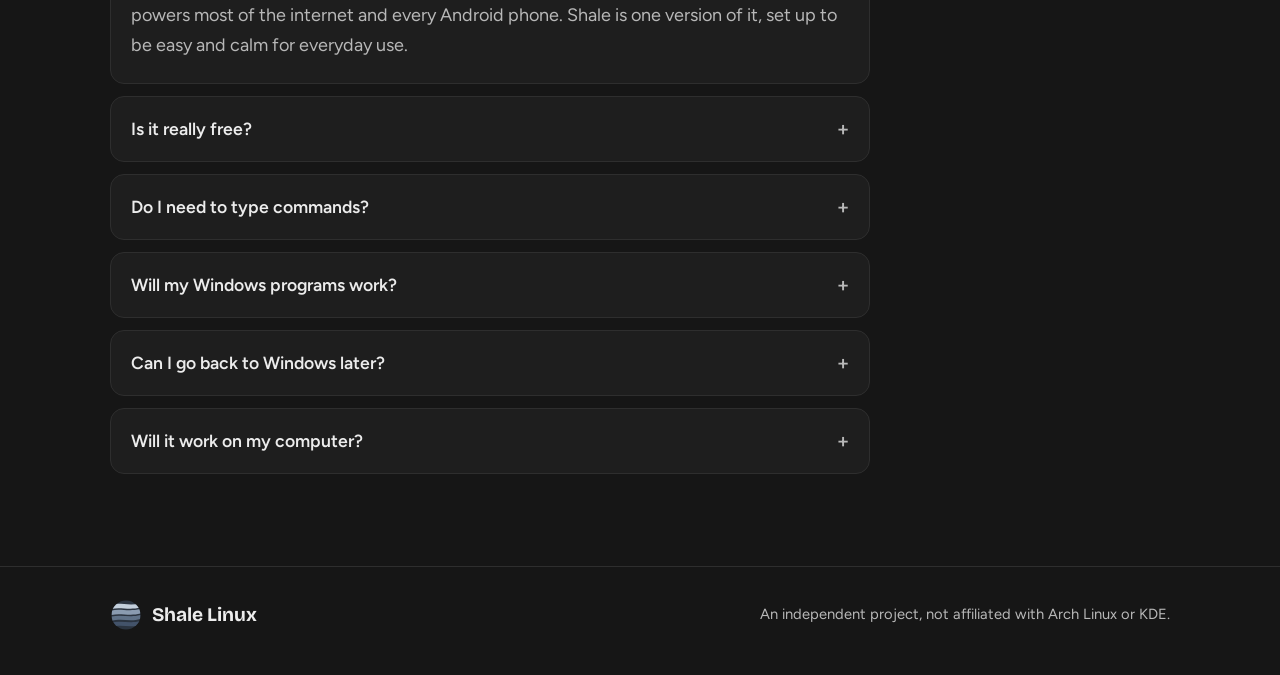
==== commit d918511f: "Website: new Shale Snapshots screenshot in the Shale theme Co-Authored-By: Claude Opus 5.5 <noreply@" ====
--- a/website/index.html
+++ b/website/index.html
@@ -368,7 +368,7 @@
           <li><span class="num">3</span><p><b>Click Restore and restart</b>Your computer comes back just as it was then.</p></li>
         </ol>
       </div>
-      <img class="big-shot" src="snapshots.png" width="1200" height="964" alt="Shale Snapshots listing three saved copies, including one made before an update, with the status Snapshots are on">
+      <img class="big-shot" src="snapshots.png?v=2026-10-15b" width="2032" height="1392" alt="Shale Snapshots listing three saved copies, including two made before installing an app, with the status Snapshots are on">
     </div>
   </section>
 
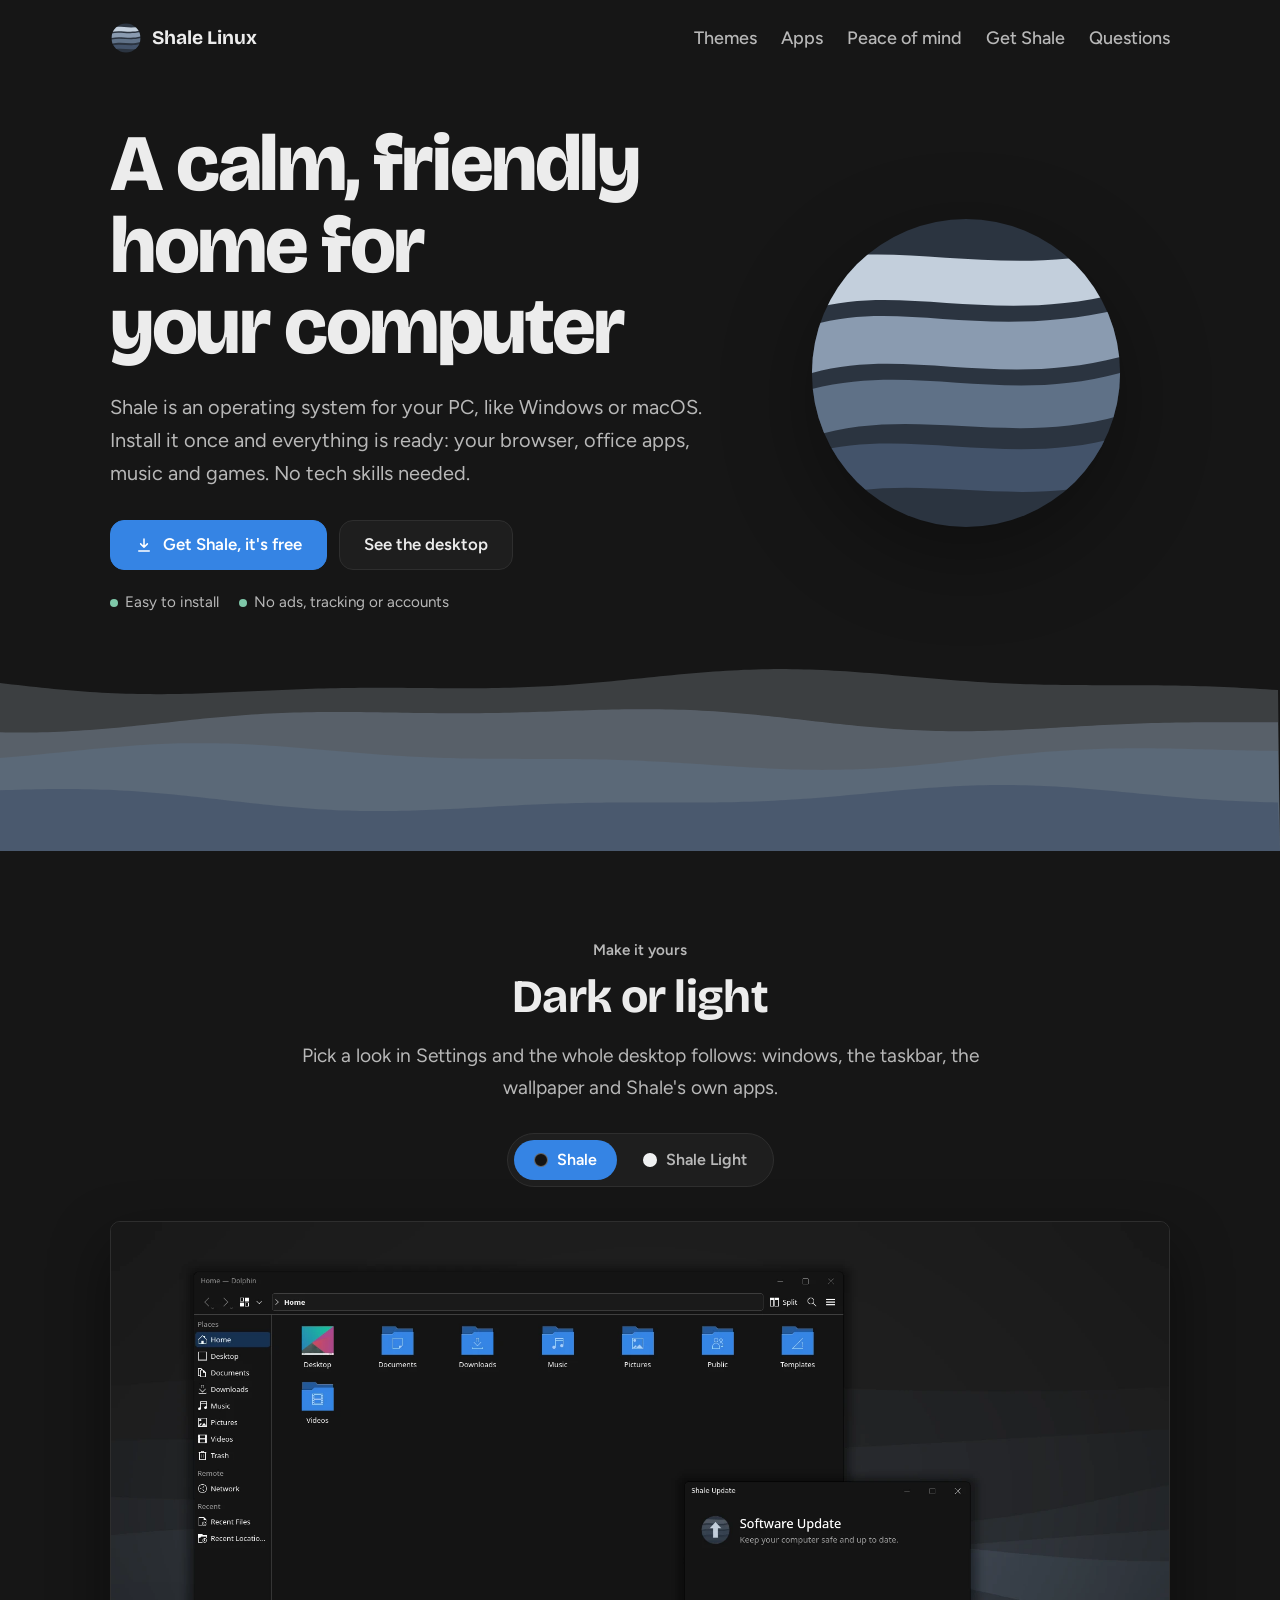
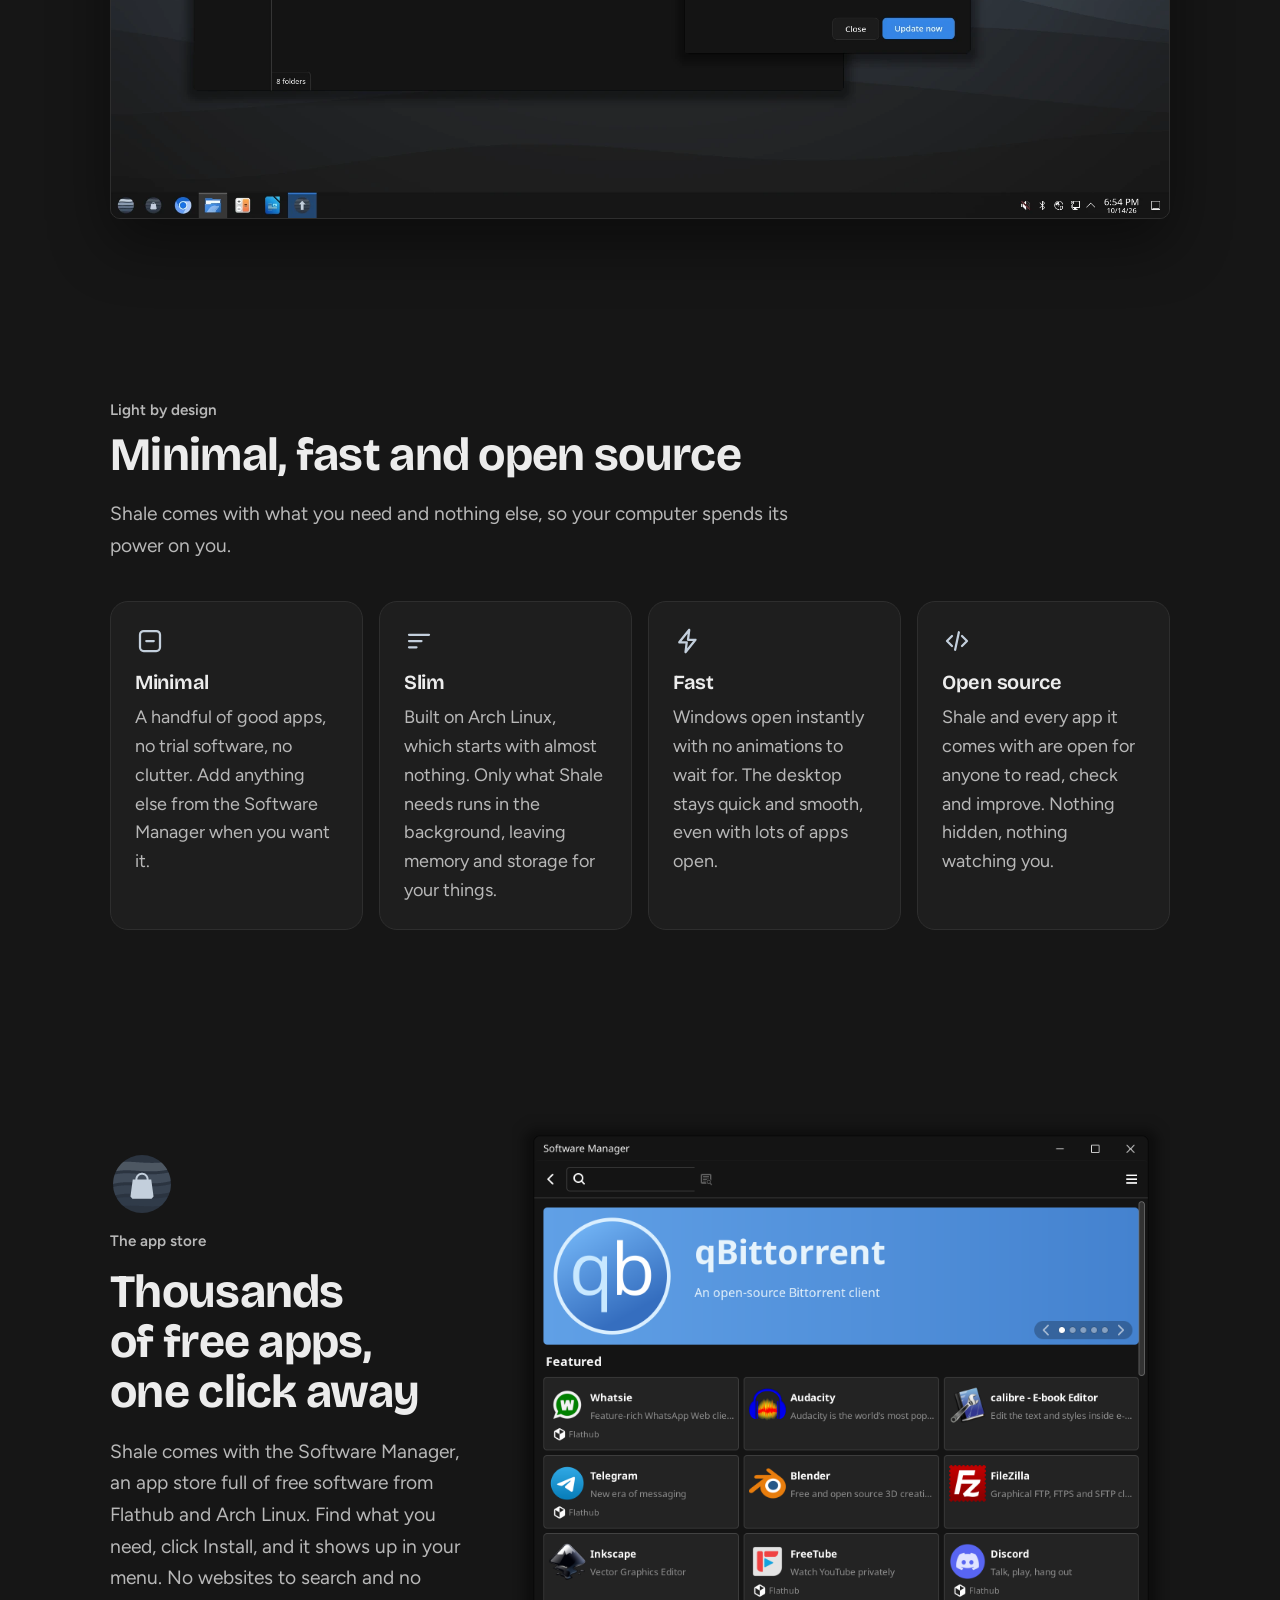
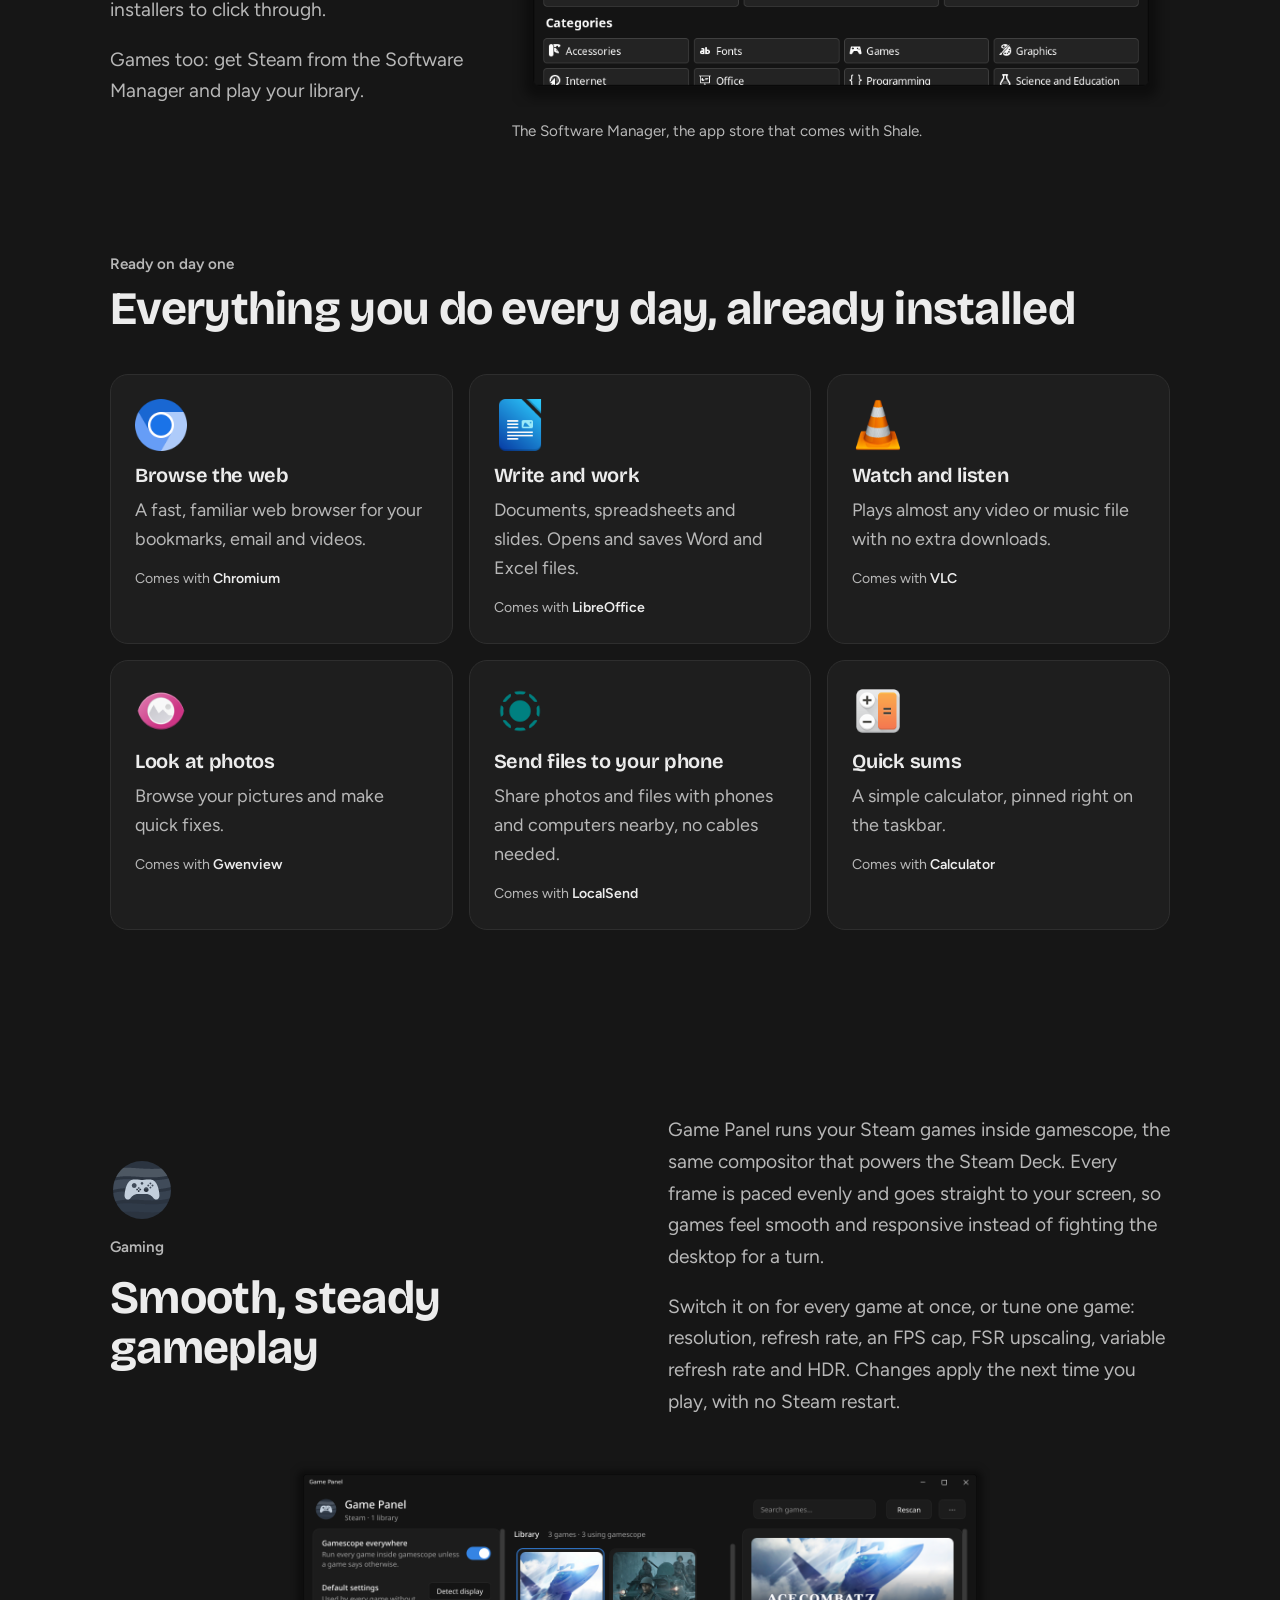
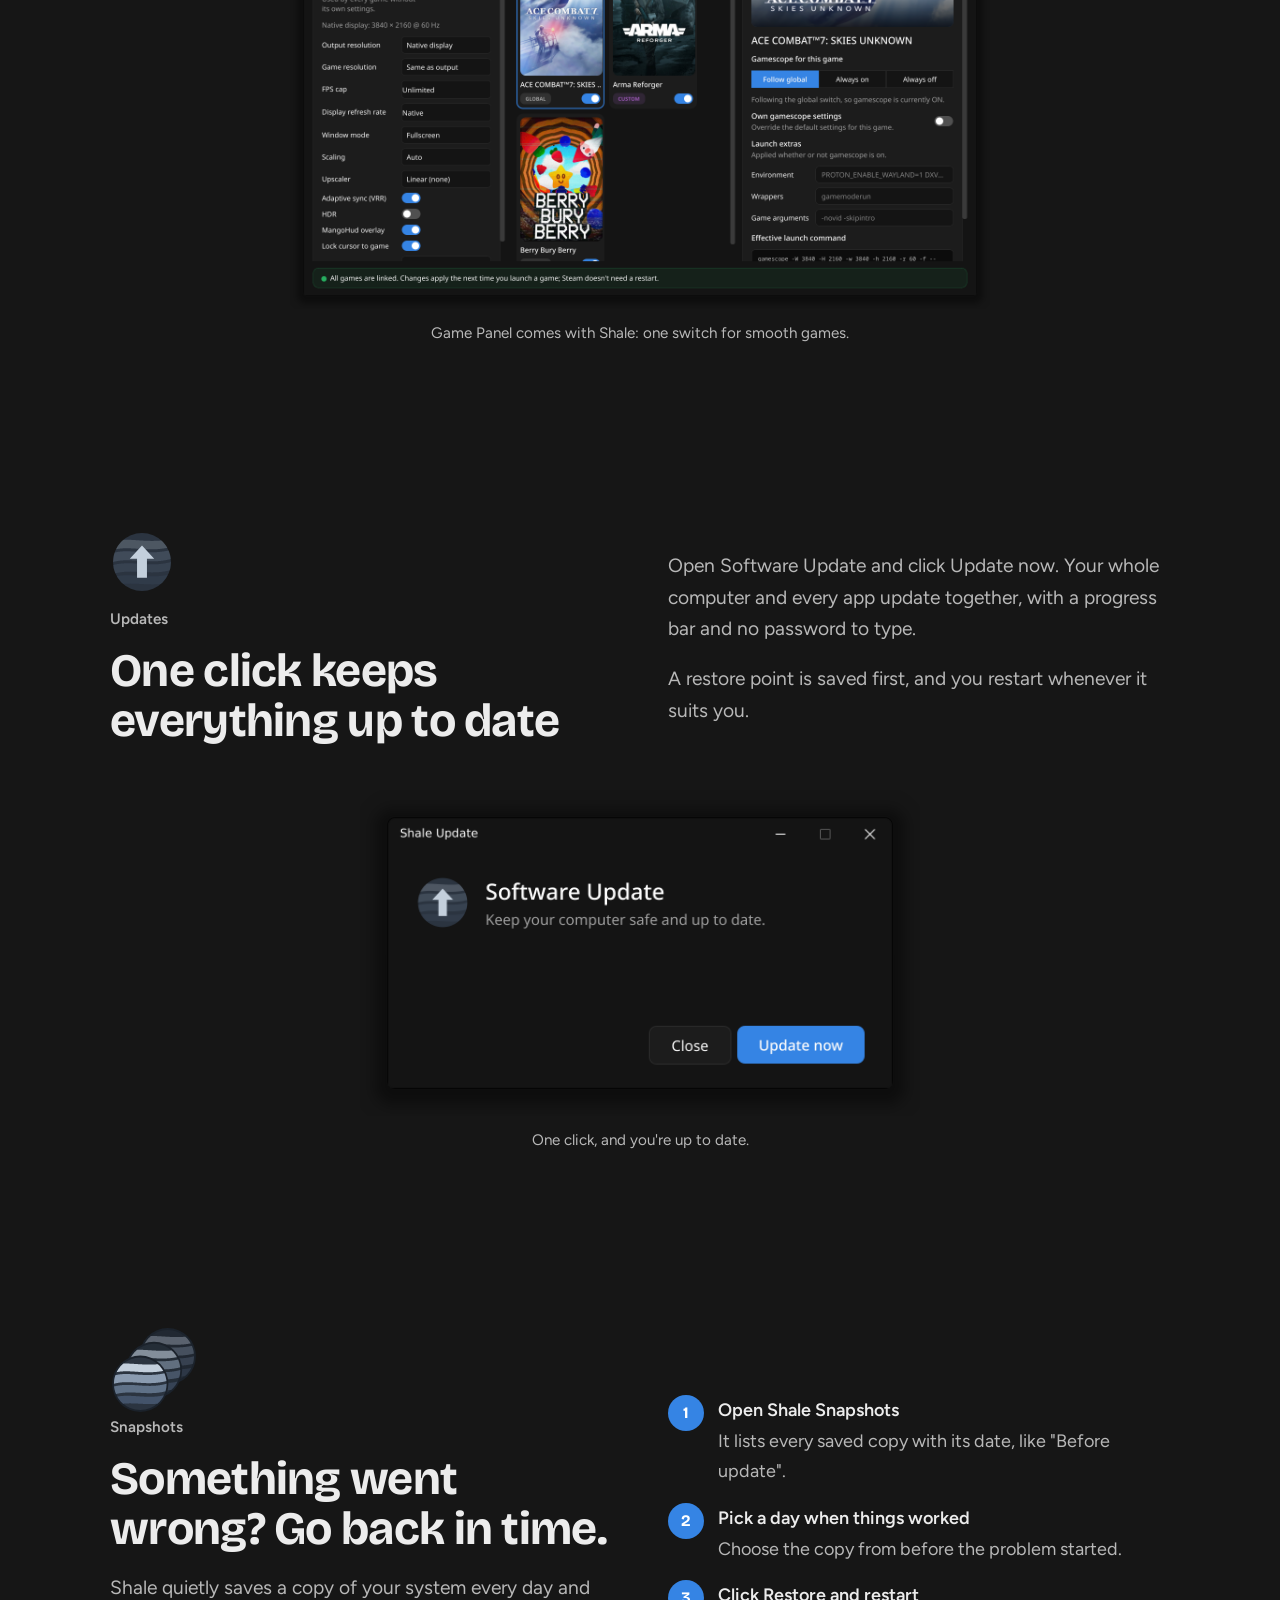
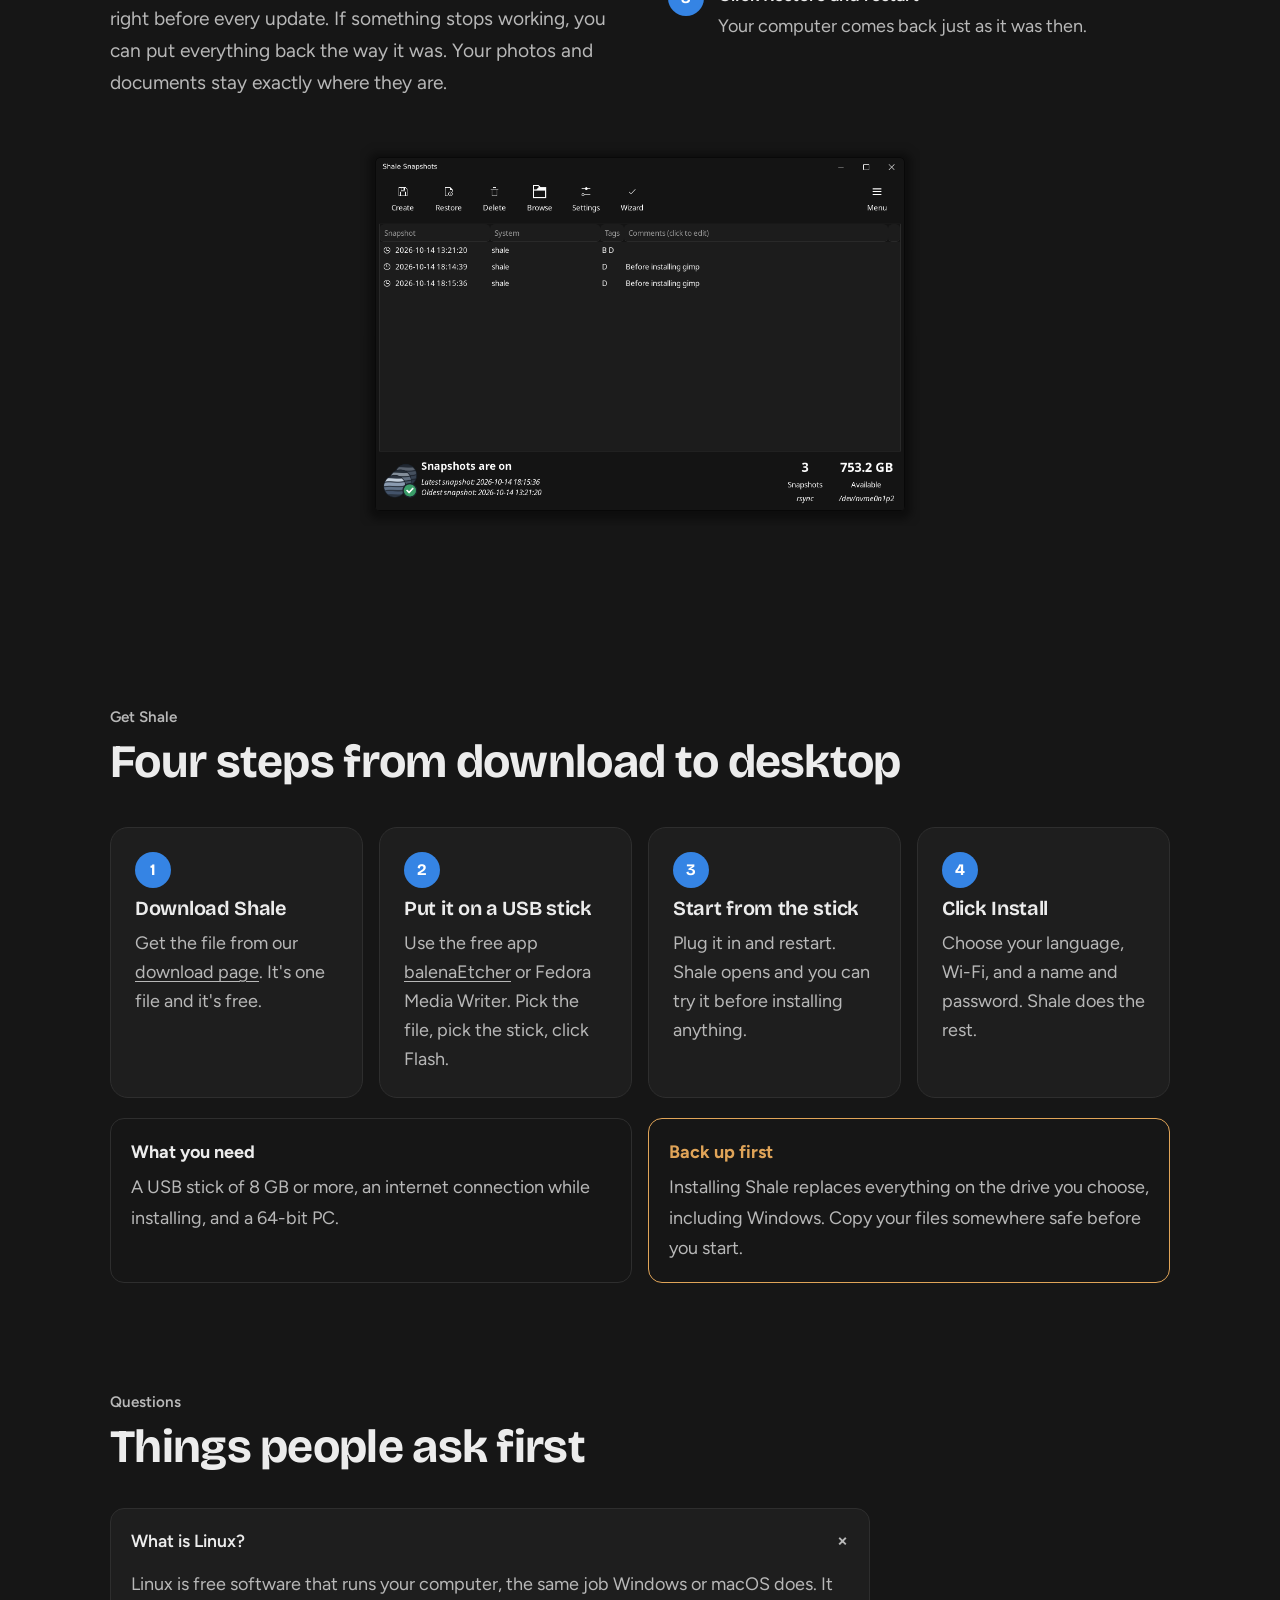
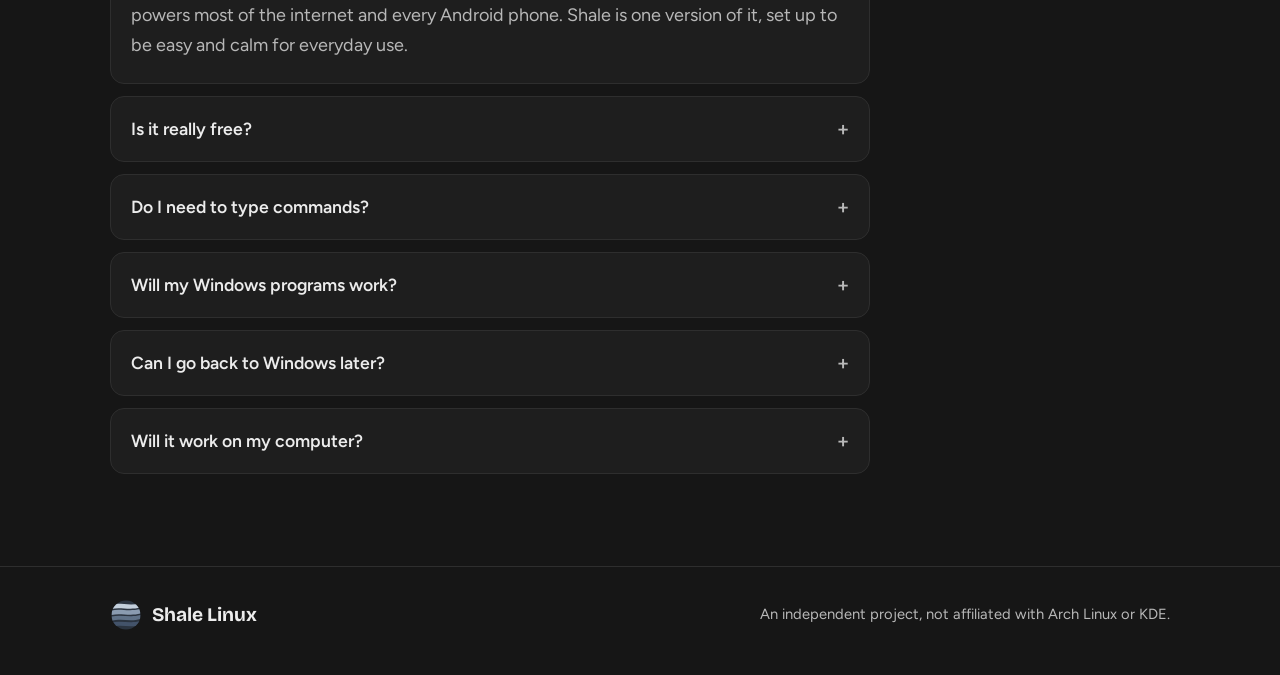
==== commit aaccfe6b: "Website: Snapshots icon matches the Software Update icon's size Co-Authored-By: Claude Opus 5.5 <nor" ====
--- a/website/index.html
+++ b/website/index.html
@@ -98,6 +98,9 @@
 .task { background: var(--raised); border: 1px solid var(--seam); border-radius: 18px; padding: 24px; display: grid; gap: 8px; align-content: start; }
 .task .ico { width: 52px; height: 52px; display: block; margin-bottom: 4px; }
 .app-ico { width: 64px; height: 64px; display: block; }
+/* The Snapshots icon is a stack of smaller discs; scaled so its front disc matches the
+   Software Update disc, from its left edge so it still lines up with the text. */
+.app-ico.snap { transform: scale(1.375); transform-origin: left center; }
 .traits { display: grid; grid-template-columns: repeat(4, minmax(0, 1fr)); gap: 16px; margin-top: 40px; }
 .trait-ico { width: 30px; height: 30px; color: var(--mist); margin-bottom: 6px; }
 .task p { color: var(--soft); line-height: 1.6; }
@@ -357,7 +360,7 @@
     <div class="wrap undo">
       <div class="split">
         <div class="stack">
-          <img class="app-ico" src="icons/shale-snapshots.svg" width="64" height="64" alt="Shale Snapshots icon">
+          <img class="app-ico snap" src="icons/shale-snapshots.svg" width="64" height="64" alt="Shale Snapshots icon">
           <p class="kicker">Snapshots</p>
           <h2>Something went wrong? Go back in time.</h2>
           <p class="lede">Shale quietly saves a copy of your system every day and right before every update. If something stops working, you can put everything back the way it was. Your photos and documents stay exactly where they are.</p>
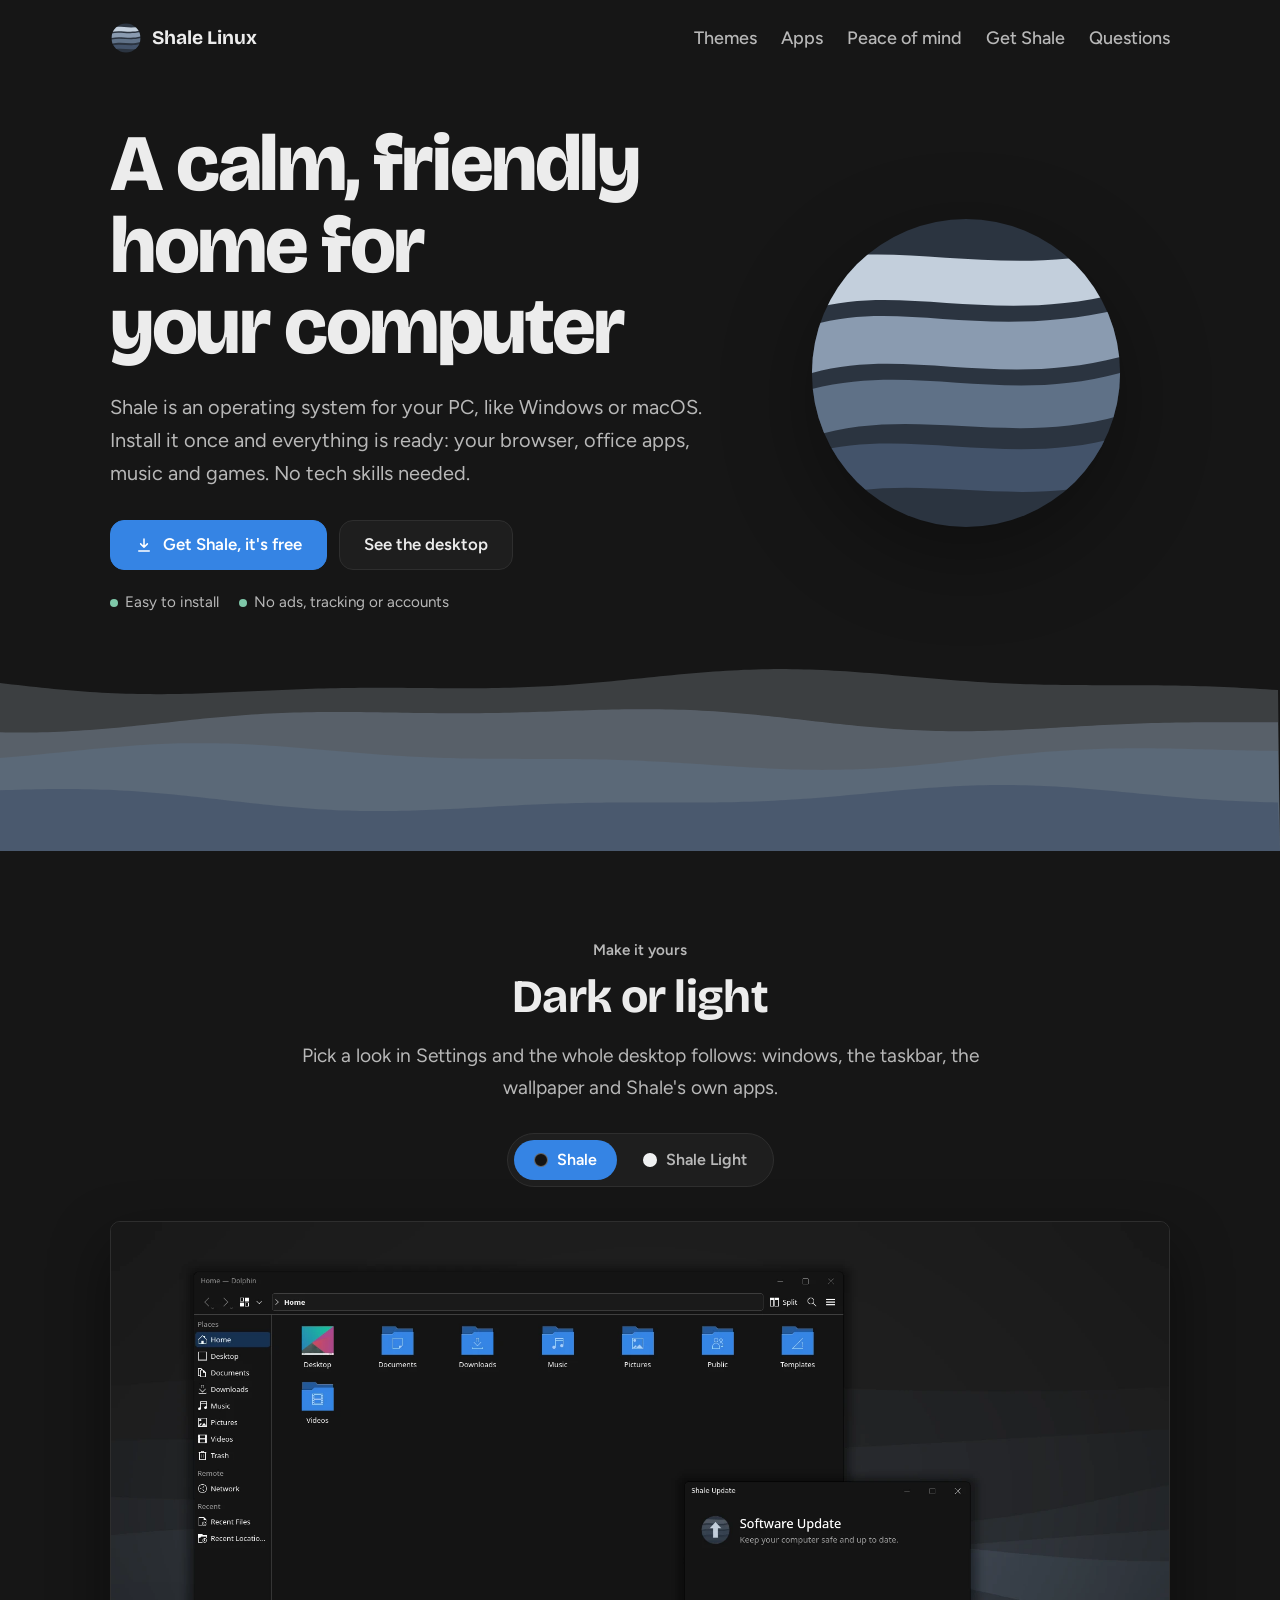
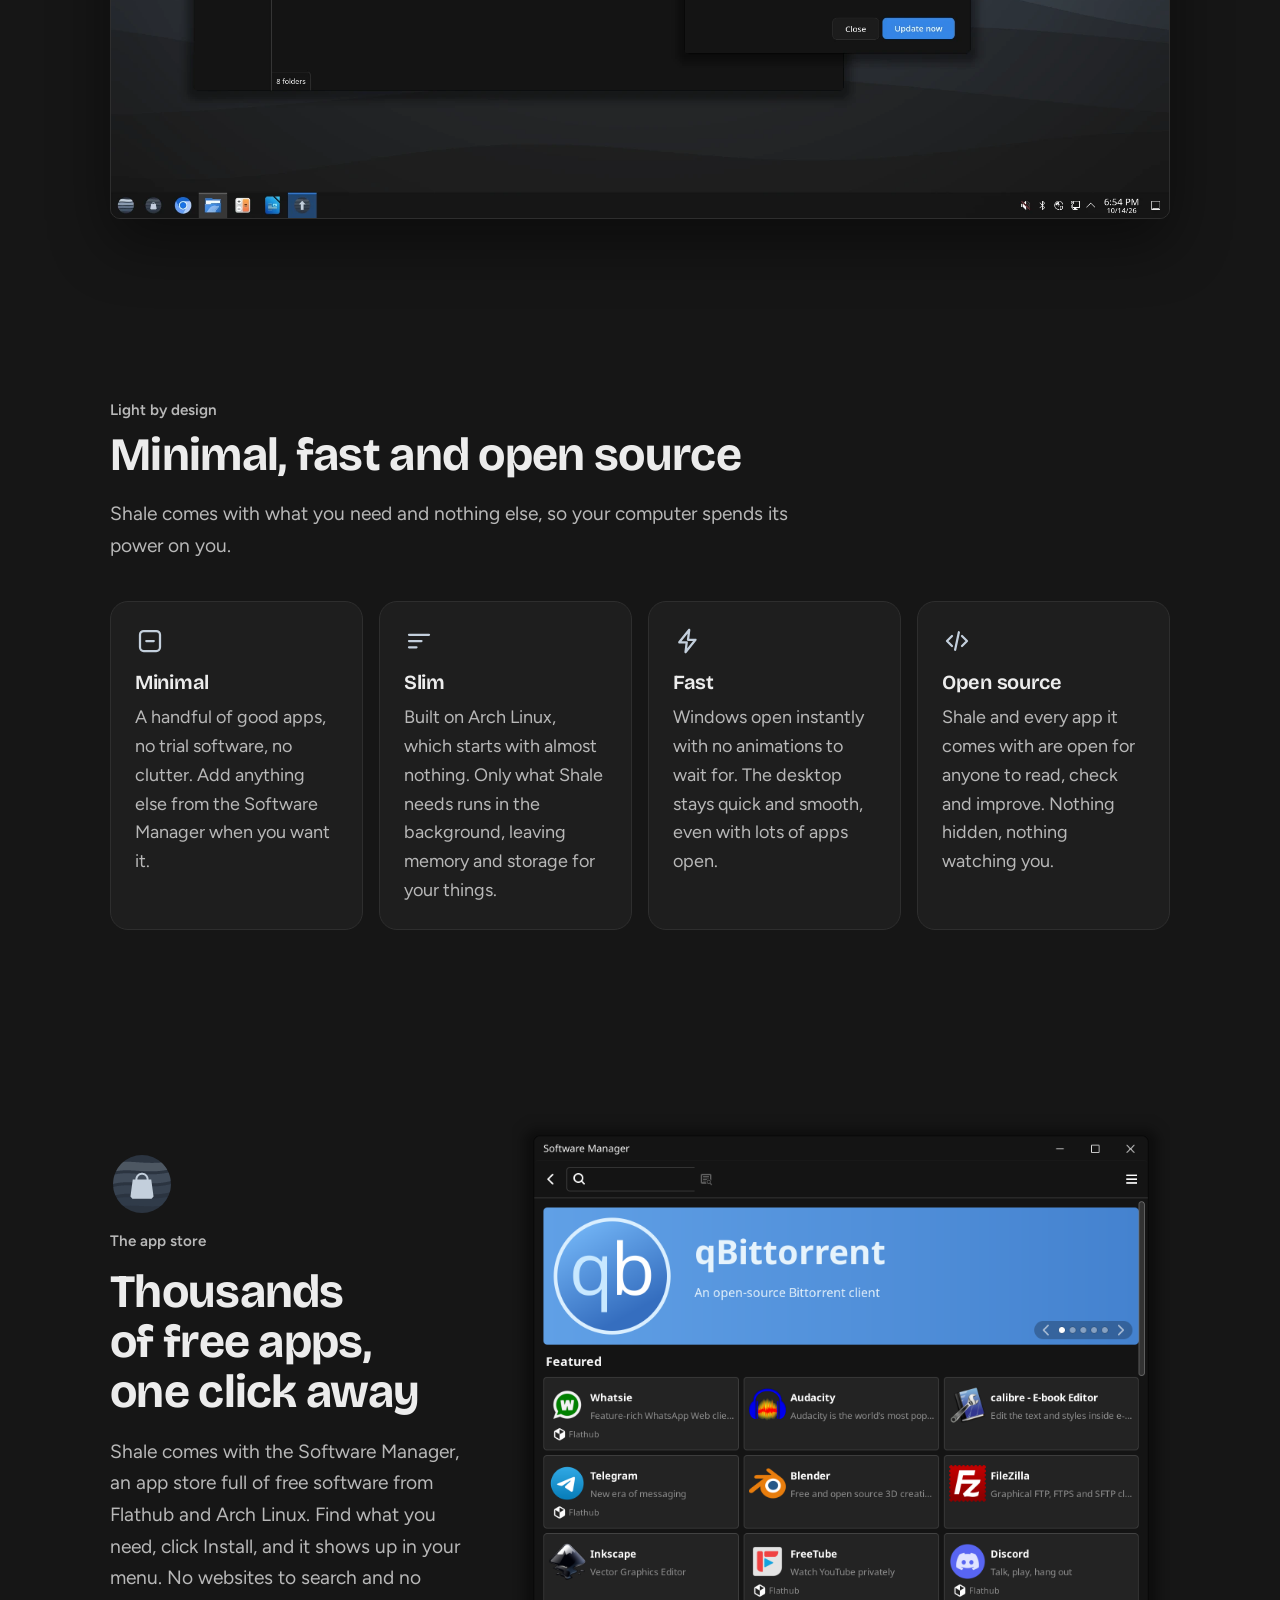
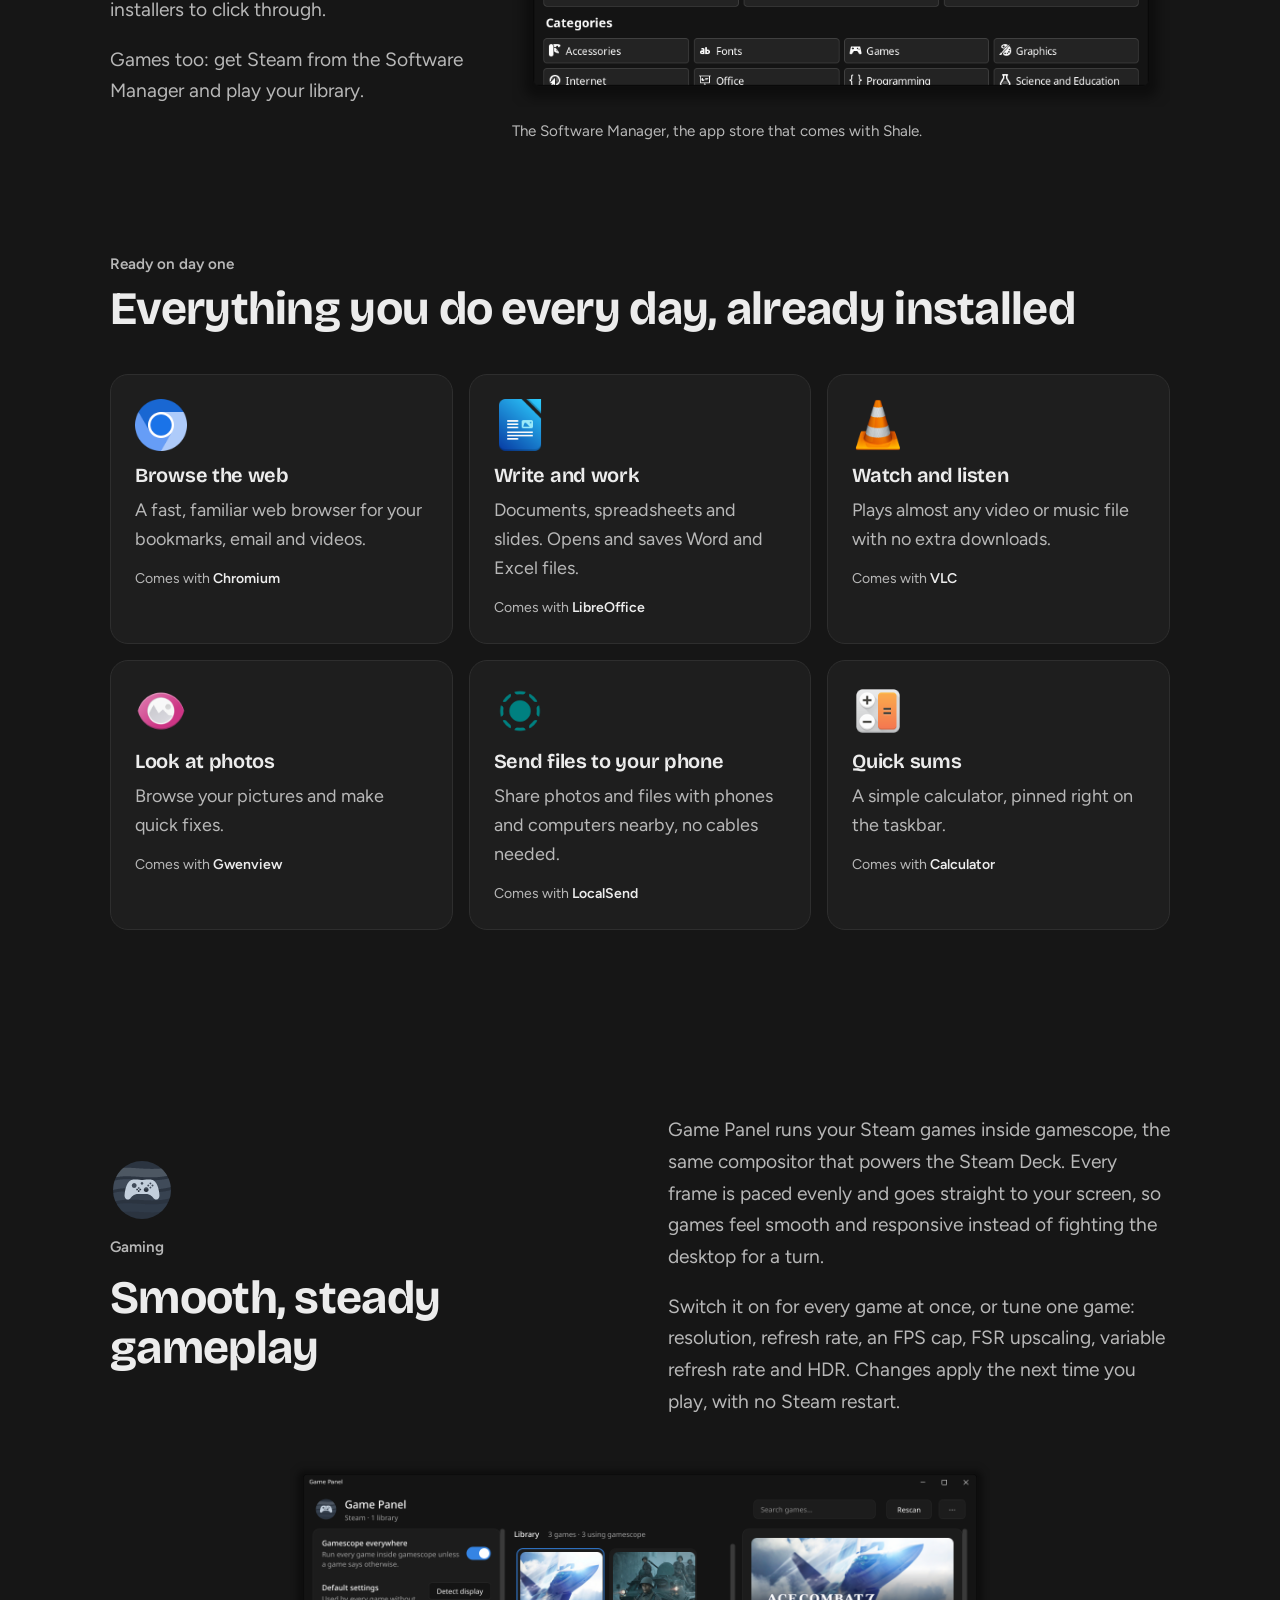
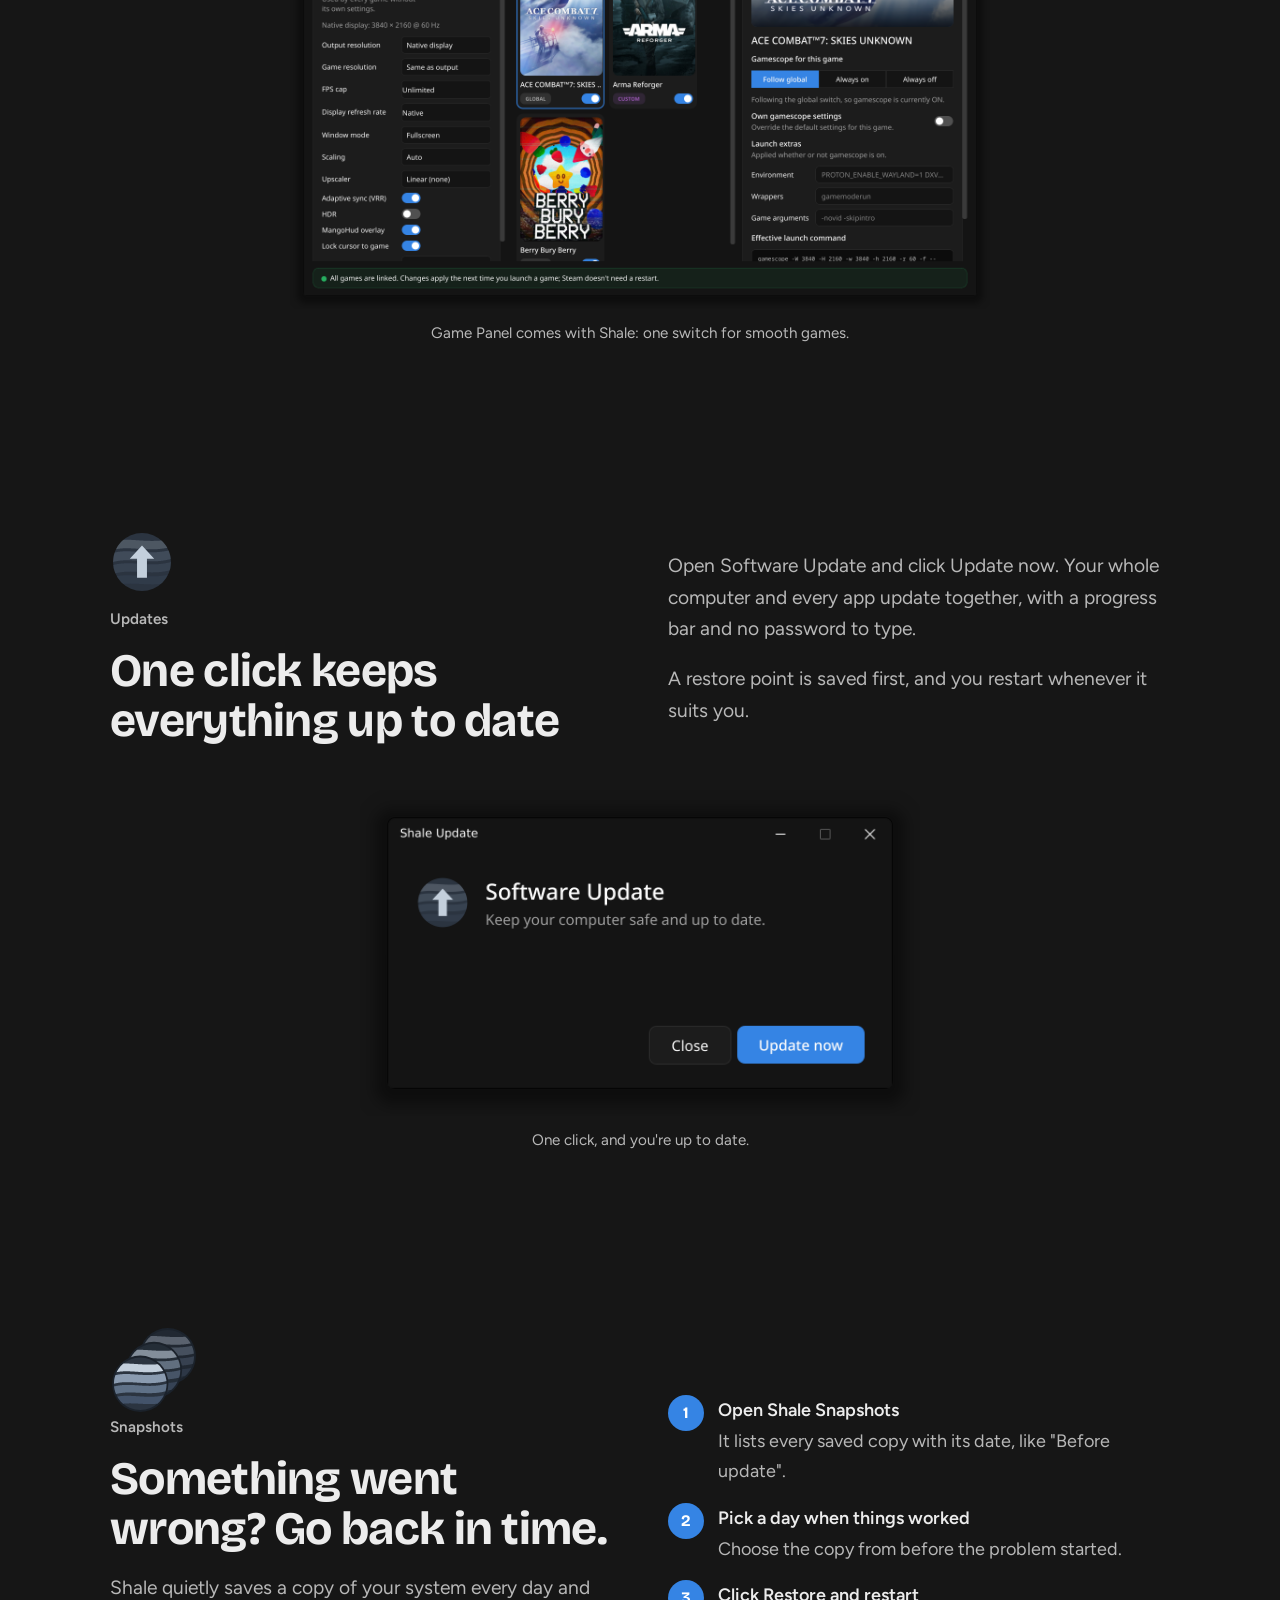
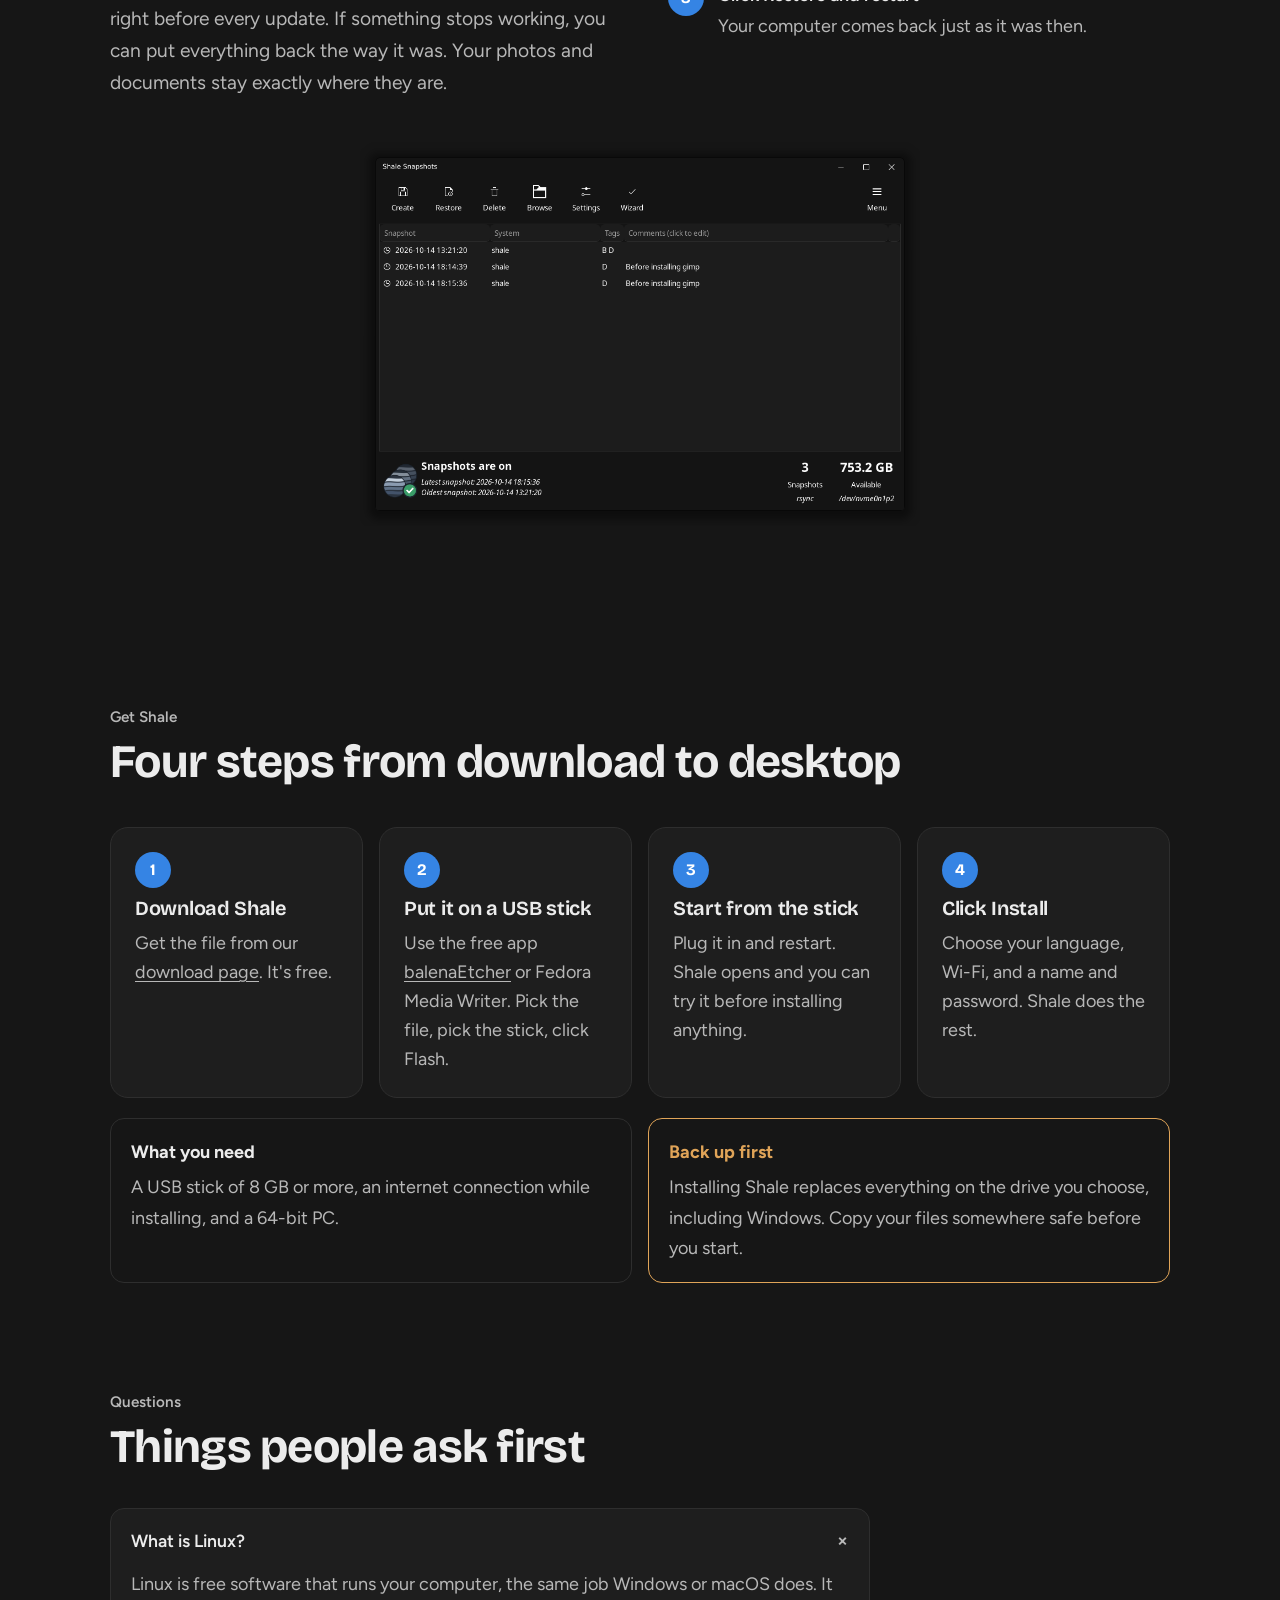
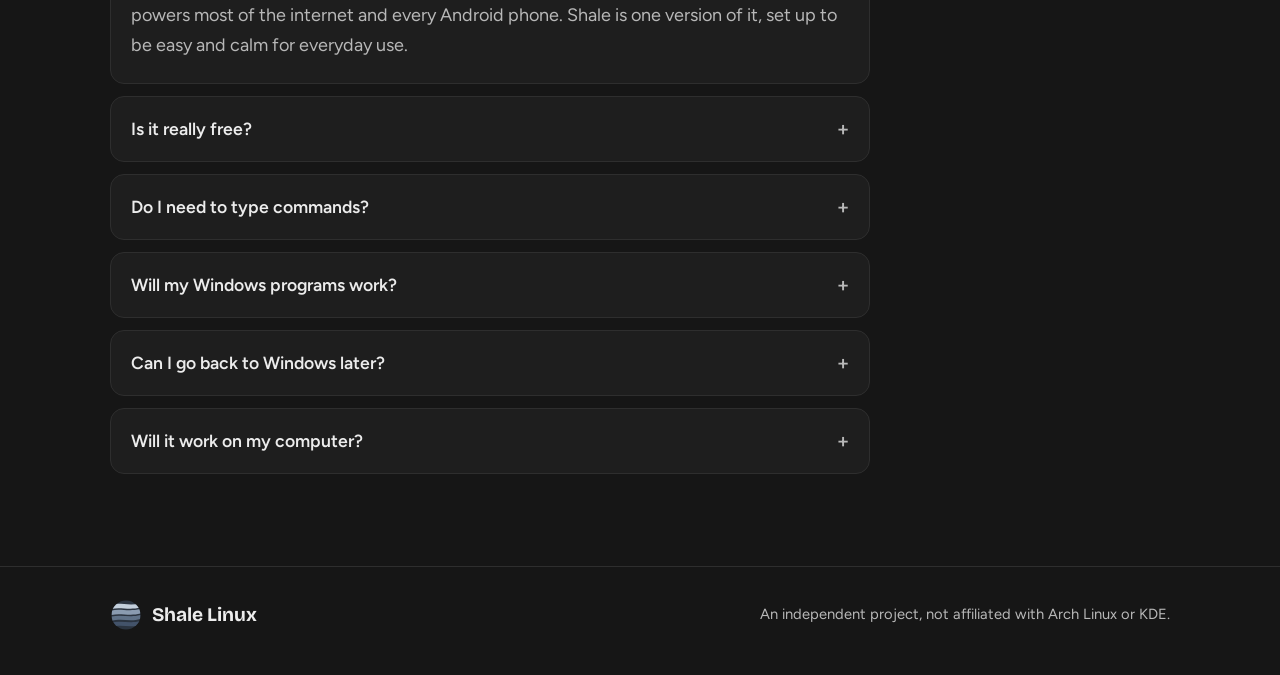
==== commit 5b16c5f1: "Website: download from GitHub releases again, not Gofile The Download link goes back to the latest G" ====
--- a/website/index.html
+++ b/website/index.html
@@ -380,7 +380,7 @@
       <p class="kicker">Get Shale</p>
       <h2 style="margin-top:12px">Four steps from download to desktop</h2>
       <ol class="steps">
-        <li><h3>Download Shale</h3><p>Get the file from our <a href="https://gofile.io/d/ifcD1vEN" target="_blank" rel="noopener">download page</a>. It's one file and it's free.</p></li>
+        <li><h3>Download Shale</h3><p>Get the file from our <a href="https://github.com/slycat555/shale-linux/releases/latest" target="_blank" rel="noopener">download page</a>. It's free.</p></li>
         <li><h3>Put it on a USB stick</h3><p>Use the free app <a href="https://etcher.balena.io/" target="_blank" rel="noopener">balenaEtcher</a> or Fedora Media Writer. Pick the file, pick the stick, click Flash.</p></li>
         <li><h3>Start from the stick</h3><p>Plug it in and restart. Shale opens and you can try it before installing anything.</p></li>
         <li><h3>Click Install</h3><p>Choose your language, Wi-Fi, and a name and password. Shale does the rest.</p></li>
